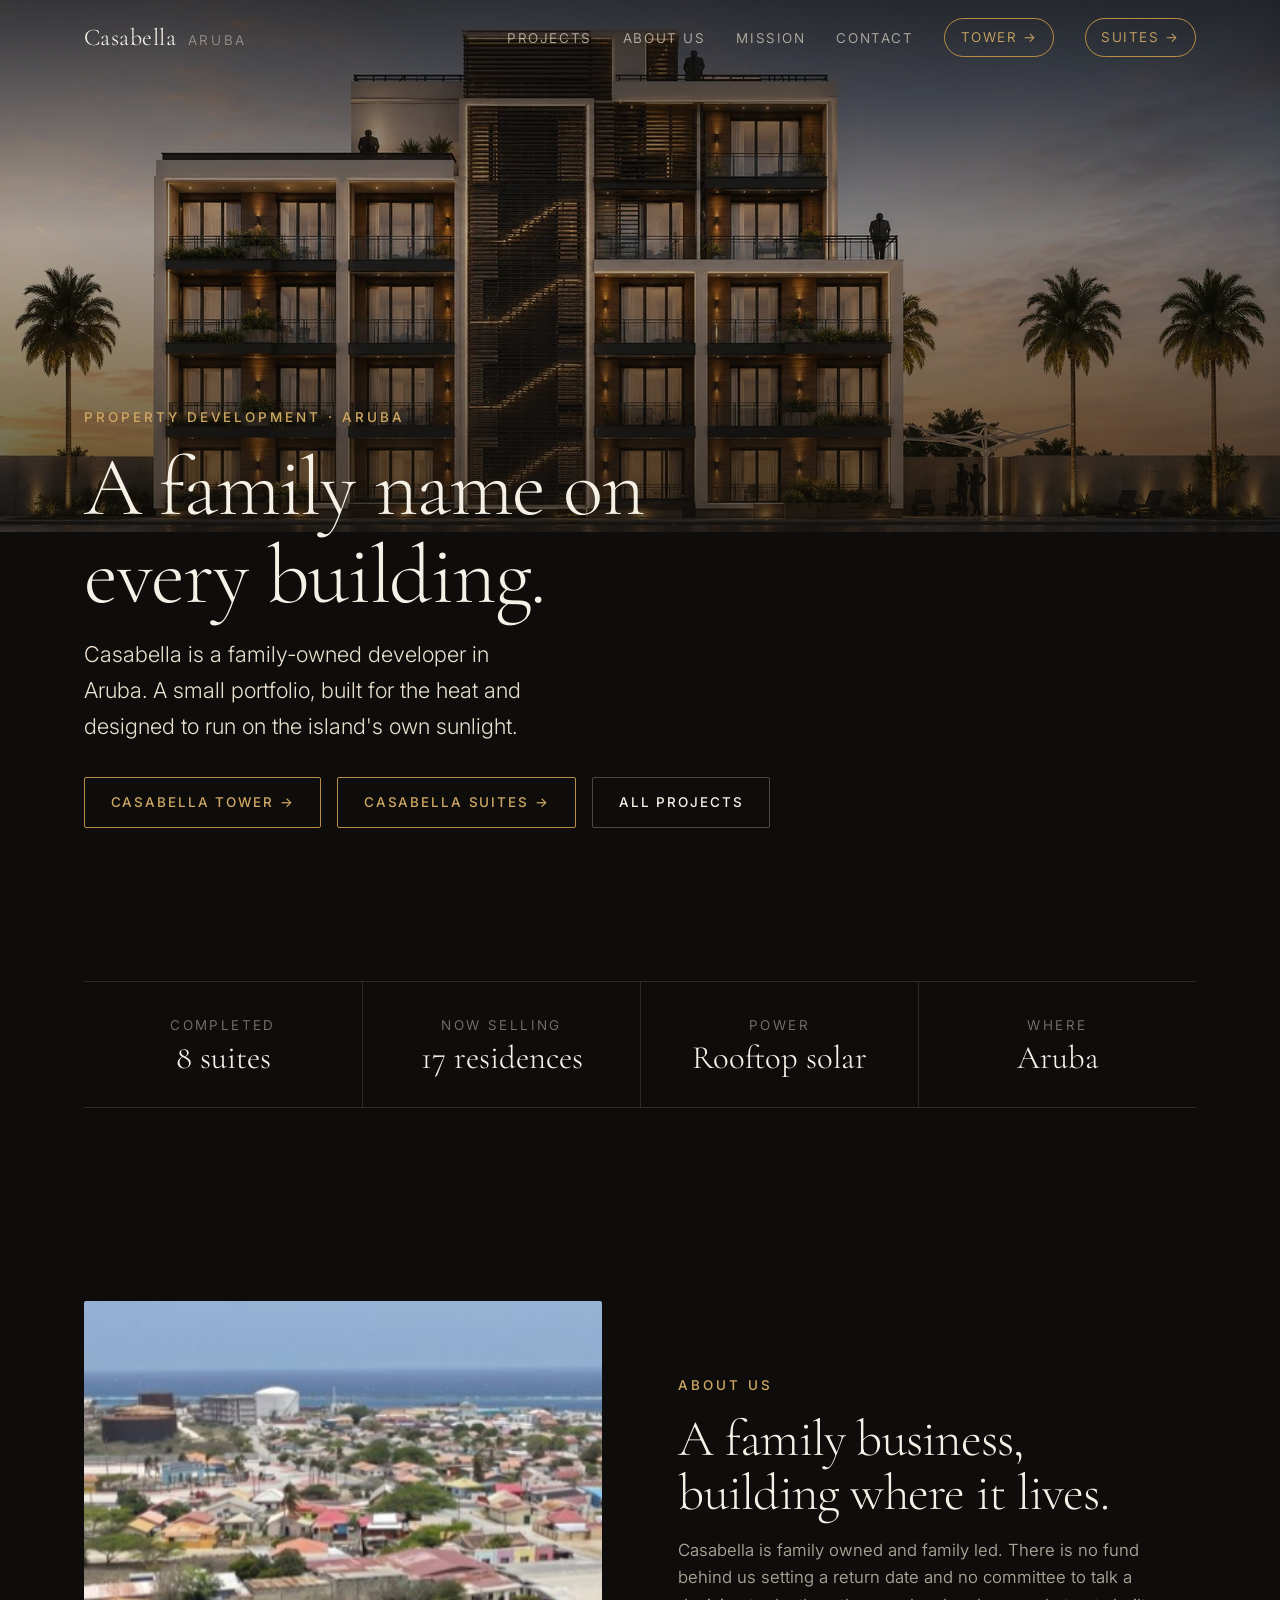
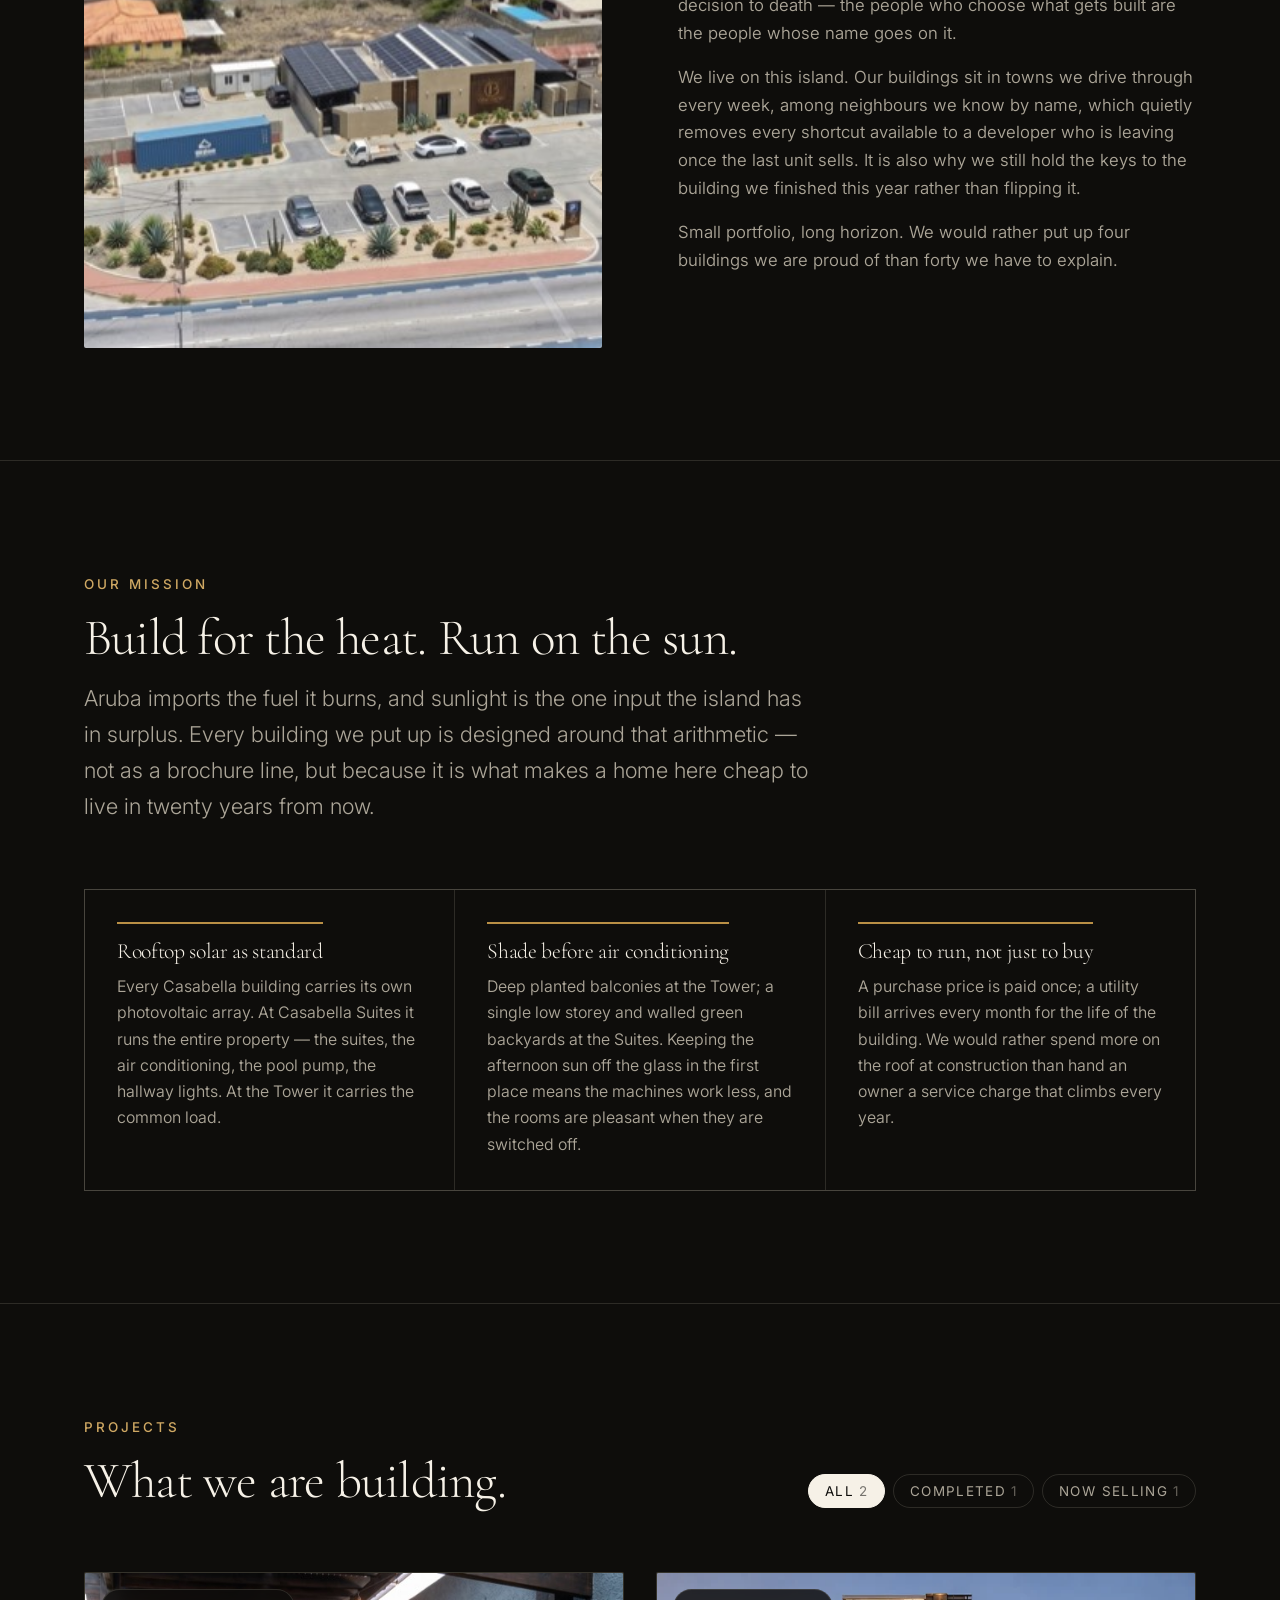
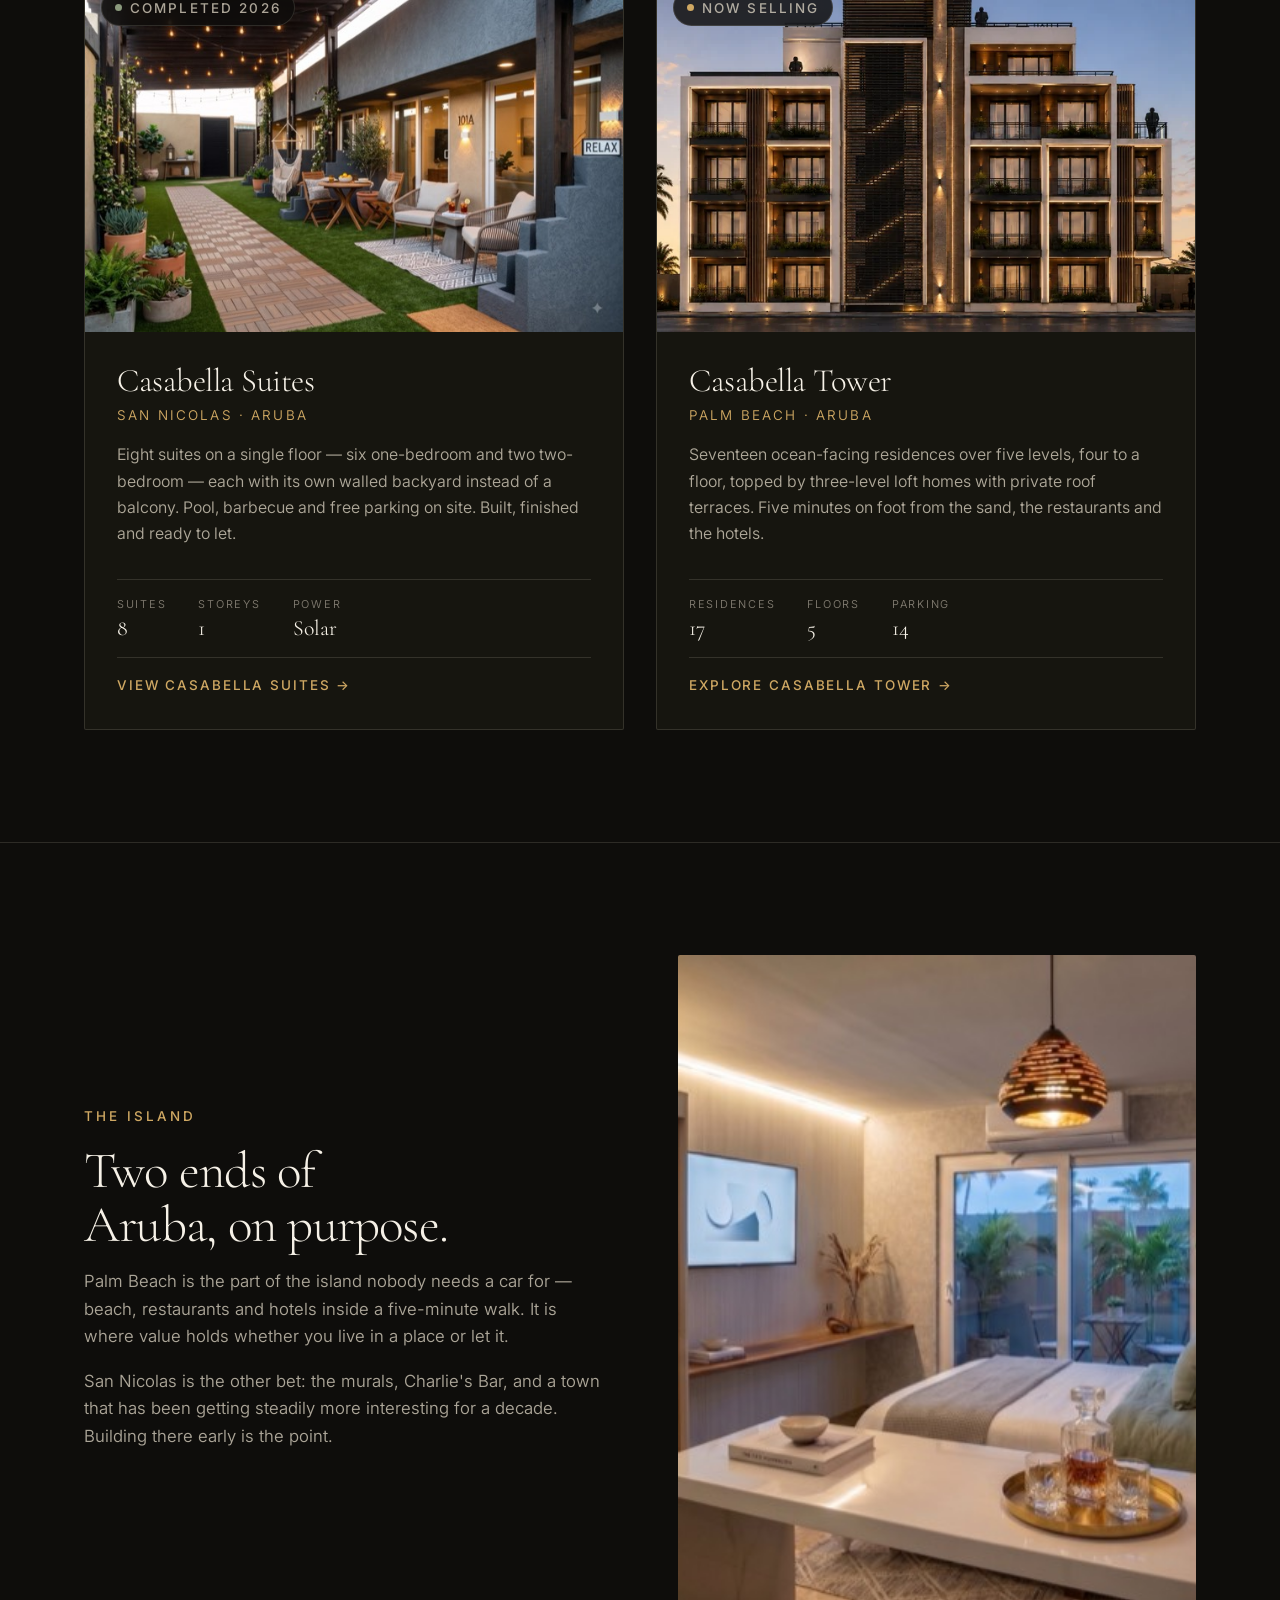
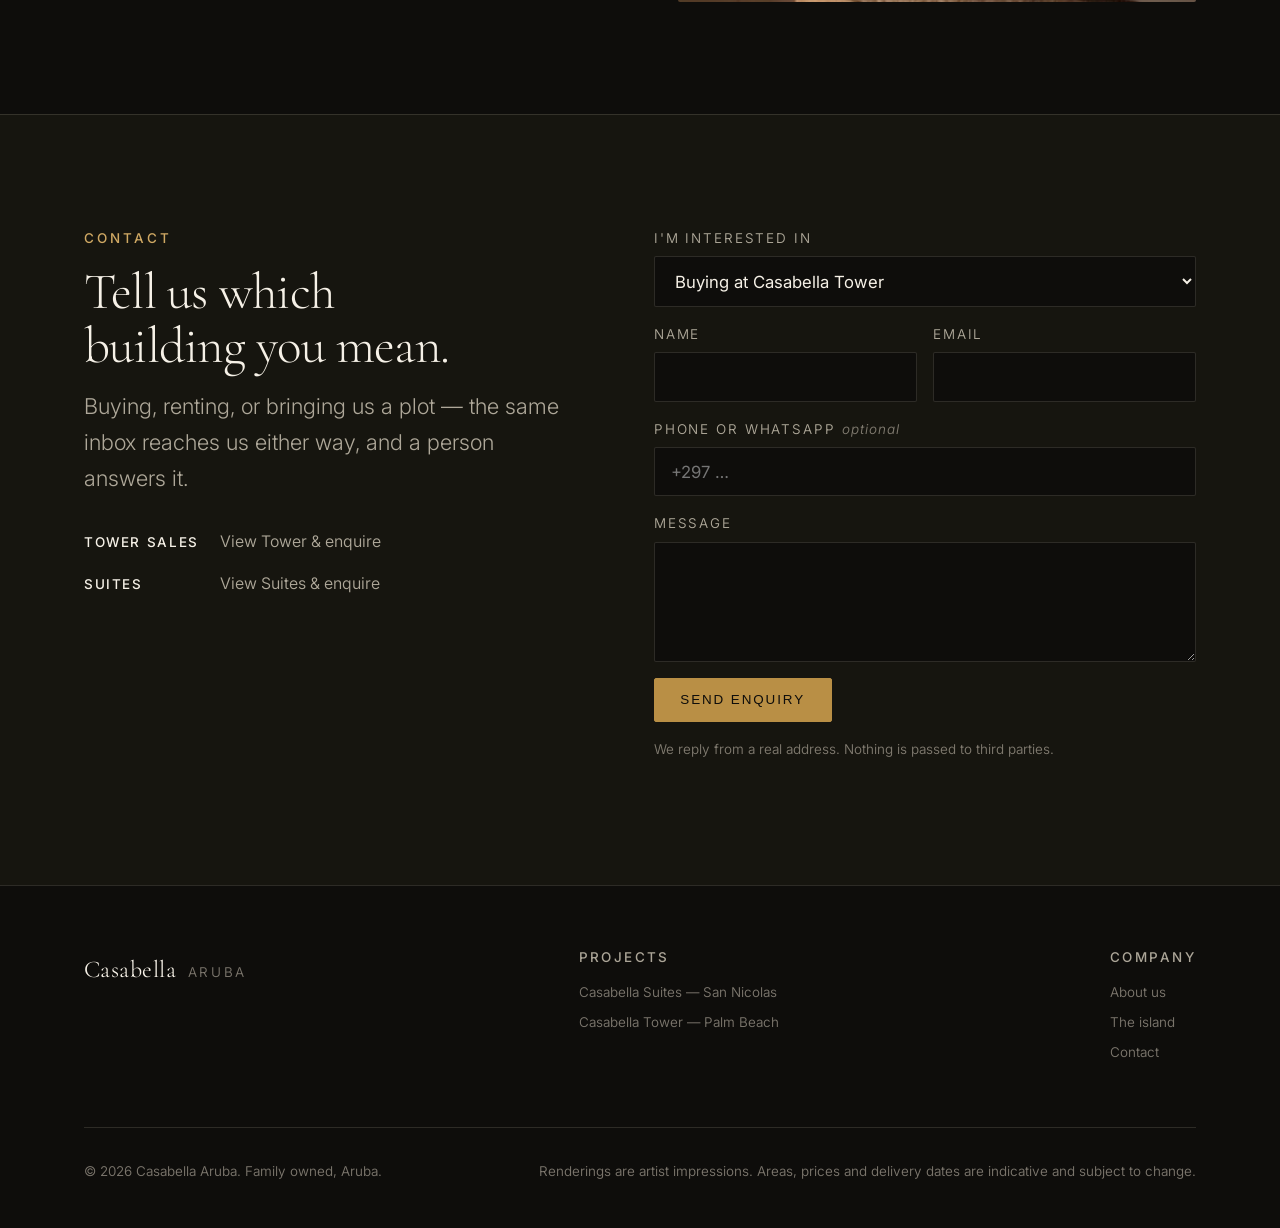
==== index.html @ 22edb9f7 "Give Suites the same prominence as Tower on the umbrella page The Tower had a header pill and a hero" ====
<!DOCTYPE html>
<html lang="en">
  <head>
    <meta charset="utf-8" />
    <meta name="viewport" content="width=device-width, initial-scale=1" />

    <title>Casabella Aruba — Property Development in Aruba</title>
    <meta
      name="description"
      content="Casabella acquires, develops and operates residential property in Aruba — from an eight-suite rental building in San Nicolas to ocean-view residences in Palm Beach."
    />

    <link rel="canonical" href="https://casabellaaruba.com/" />

    <meta property="og:type" content="website" />
    <meta property="og:url" content="https://casabellaaruba.com/" />
    <meta property="og:site_name" content="Casabella Aruba" />
    <meta property="og:title" content="Casabella Aruba — Property Development in Aruba" />
    <meta
      property="og:description"
      content="We buy the land, we build on it, and we stay with it. Residential development across Aruba."
    />
    <meta property="og:image" content="https://casabellaaruba.com/assets/img/og-cover.jpg" />
    <meta name="twitter:card" content="summary_large_image" />

    <link rel="icon" href="/assets/img/favicon.svg" type="image/svg+xml" />
    <meta name="theme-color" content="#0e0d0b" />

    <link rel="preconnect" href="https://fonts.googleapis.com" />
    <link rel="preconnect" href="https://fonts.gstatic.com" crossorigin />
    <link
      href="https://fonts.googleapis.com/css2?family=Cormorant+Garamond:wght@300;400&family=Inter:wght@300;400;500&display=swap"
      rel="stylesheet"
    />
    <link rel="stylesheet" href="/css/styles.css" />

    <script type="application/ld+json">
      {
        "@context": "https://schema.org",
        "@type": "Organization",
        "name": "Casabella Aruba",
        "url": "https://casabellaaruba.com/",
        "description": "Residential property developer in Aruba — land acquisition, development, sales and operation.",
        "address": {
          "@type": "PostalAddress",
          "addressCountry": "AW"
        },
        "subOrganization": [
          { "@type": "ApartmentComplex", "name": "Casabella Suites" },
          {
            "@type": "ApartmentComplex",
            "name": "Casabella Tower",
            "url": "https://casabellaaruba.com/tower/"
          }
        ]
      }
    </script>

    <script src="/js/main.js" defer></script>
  </head>

  <body>
    <a class="skip" href="#main">Skip to content</a>

    <header class="site-header" id="header">
      <div class="shell">
        <a class="brand" href="#top">
          <span class="brand__name">Casabella</span>
          <span class="brand__sub">Aruba</span>
        </a>

        <nav class="nav" id="primary-nav">
          <ul>
            <li><a href="#projects">Projects</a></li>
            <li><a href="#about">About us</a></li>
            <li><a href="#mission">Mission</a></li>
            <li><a href="#contact">Contact</a></li>
            <li><a class="nav__cta" href="/tower/">Tower &rarr;</a></li>
            <li><a class="nav__cta" href="/suites/">Suites &rarr;</a></li>
          </ul>
        </nav>

        <button
          class="nav-toggle"
          type="button"
          aria-expanded="false"
          aria-controls="primary-nav"
          aria-label="Menu"
        >
          <span></span>
        </button>
      </div>
    </header>

    <main id="main">
      <!-- =================================================== HERO ======= -->
      <section class="hero" id="top">
        <div class="hero__media">
          <picture>
            <source
              media="(orientation: portrait)"
              type="image/webp"
              sizes="100vw"
              srcset="
                /assets/img/hero-portrait@420.webp 420w,
                /assets/img/hero-portrait.webp     627w
              "
            />
            <source
              media="(orientation: portrait)"
              type="image/jpeg"
              sizes="100vw"
              srcset="
                /assets/img/hero-portrait@420.jpg 420w,
                /assets/img/hero-portrait.jpg     627w
              "
            />
            <source
              type="image/webp"
              sizes="100vw"
              srcset="
                /assets/img/hero@768.webp  768w,
                /assets/img/hero@1280.webp 1280w,
                /assets/img/hero.webp      1945w
              "
            />
            <img
              src="/assets/img/hero.jpg"
              sizes="100vw"
              srcset="
                /assets/img/hero@768.jpg  768w,
                /assets/img/hero@1280.jpg 1280w,
                /assets/img/hero.jpg      1945w
              "
              width="1945"
              height="808"
              alt="A Casabella building at dusk — lit planted balconies and a timber-screened stair core against a sunset sky in Aruba."
              fetchpriority="high"
              decoding="async"
            />
          </picture>
        </div>

        <div class="shell">
          <div class="hero__inner">
            <p class="eyebrow">Property development · Aruba</p>
            <h1>A family name on every building.</h1>
            <p class="hero__tagline">
              Casabella is a family-owned developer in Aruba. A small portfolio,
              built for the heat and designed to run on the island's own
              sunlight.
            </p>
            <div class="hero__actions">
              <a class="btn btn--tower" href="/tower/">Casabella Tower &rarr;</a>
              <a class="btn btn--tower" href="/suites/">Casabella Suites &rarr;</a>
              <a class="btn" href="#projects">All projects</a>
            </div>
          </div>
        </div>
      </section>

      <!-- ================================================== STATS ======= -->
      <section class="section--tight" aria-label="Portfolio at a glance">
        <div class="shell">
          <dl class="stats">
            <div>
              <dt>Completed</dt>
              <dd>8 suites</dd>
            </div>
            <div>
              <dt>Now selling</dt>
              <dd>17 residences</dd>
            </div>
            <div>
              <dt>Power</dt>
              <dd>Rooftop solar</dd>
            </div>
            <div>
              <dt>Where</dt>
              <dd>Aruba</dd>
            </div>
          </dl>
        </div>
      </section>

      <!-- ================================================== ABOUT ======= -->
      <section class="section" id="about">
        <div class="shell">
          <div class="split">
            <div class="split__media" data-reveal>
              <img
                src="/assets/img/about.jpg"
                srcset="/assets/img/about@640.jpg 640w, /assets/img/about.jpg 1280w"
                sizes="(min-width: 900px) 46vw, 92vw"
                width="1280"
                height="855"
                alt="Aerial view of a completed Casabella building in Aruba — a single-storey block with private backyards, a pool terrace and a solar array on the roof."
                loading="lazy"
                decoding="async"
              />
            </div>
            <div data-reveal>
              <p class="eyebrow">About us</p>
              <h2>A family business, building where it lives.</h2>
              <div class="split__body">
                <p>
                  Casabella is family owned and family led. There is no fund
                  behind us setting a return date and no committee to talk a
                  decision to death — the people who choose what gets built are
                  the people whose name goes on it.
                </p>
                <p>
                  We live on this island. Our buildings sit in towns we drive
                  through every week, among neighbours we know by name, which
                  quietly removes every shortcut available to a developer who
                  is leaving once the last unit sells. It is also why we still
                  hold the keys to the building we finished this year rather
                  than flipping it.
                </p>
                <p>
                  Small portfolio, long horizon. We would rather put up four
                  buildings we are proud of than forty we have to explain.
                </p>
              </div>
            </div>
          </div>
        </div>
      </section>

      <!-- ================================================ MISSION ======= -->
      <section class="section" id="mission">
        <div class="shell">
          <div class="mission__head" data-reveal>
            <p class="eyebrow">Our mission</p>
            <h2>Build for the heat. Run on the sun.</h2>
            <p class="lede">
              Aruba imports the fuel it burns, and sunlight is the one input the
              island has in surplus. Every building we put up is designed around
              that arithmetic — not as a brochure line, but because it is what
              makes a home here cheap to live in twenty years from now.
            </p>
          </div>

          <div class="eco">
            <article class="eco__item" data-reveal>
              <h3>Rooftop solar as standard</h3>
              <p>
                Every Casabella building carries its own photovoltaic array. At
                Casabella Suites it runs the entire property — the suites, the
                air conditioning, the pool pump, the hallway lights. At the
                Tower it carries the common load.
              </p>
            </article>
            <article class="eco__item" data-reveal>
              <h3>Shade before air conditioning</h3>
              <p>
                Deep planted balconies at the Tower; a single low storey and
                walled green backyards at the Suites. Keeping the afternoon sun
                off the glass in the first place means the machines work less,
                and the rooms are pleasant when they are switched off.
              </p>
            </article>
            <article class="eco__item" data-reveal>
              <h3>Cheap to run, not just to buy</h3>
              <p>
                A purchase price is paid once; a utility bill arrives every
                month for the life of the building. We would rather spend more
                on the roof at construction than hand an owner a service charge
                that climbs every year.
              </p>
            </article>
          </div>
        </div>
      </section>

      <!-- =============================================== PROJECTS ======= -->
      <!--
        ADDING A PROJECT
        Copy one <article class="project"> block below and change:
          1. data-status  — complete | selling | planning  (drives the dot colour)
          2. the .status  label text
          3. the <img>    (or use <div class="project__media project__media--empty">)
          4. name, place, blurb
          5. the three <dl> facts
          6. the footer link (or .project__link--muted for no link yet)
        The filter buttons count themselves — no other file needs touching.
      -->
      <section class="section" id="projects">
        <div class="shell">
          <div class="portfolio__head">
            <div>
              <p class="eyebrow">Projects</p>
              <h2>What we are building.</h2>
            </div>
            <div class="filters" role="group" aria-label="Filter projects by stage">
              <button class="filter" type="button" data-filter="all" aria-pressed="true">
                All
              </button>
              <button class="filter" type="button" data-filter="complete" aria-pressed="false">
                Completed
              </button>
              <button class="filter" type="button" data-filter="selling" aria-pressed="false">
                Now selling
              </button>
              <button class="filter" type="button" data-filter="planning" aria-pressed="false">
                In development
              </button>
            </div>
          </div>

          <div class="projects" id="project-grid">
            <!-- ---------- Casabella Suites ---------- -->
            <article class="project" data-status="complete" data-reveal>
              <div class="project__media">
                <img
                  src="/assets/img/project-suites.jpg"
                  srcset="
                    /assets/img/project-suites@640.jpg  640w,
                    /assets/img/project-suites.jpg     1280w
                  "
                  sizes="(min-width: 1240px) 380px, (min-width: 760px) 44vw, 92vw"
                  width="1280"
                  height="858"
                  alt="The pool and sun deck at Casabella Suites in San Nicolas, with the single-storey block of suites behind."
                  loading="lazy"
                  decoding="async"
                />
                <span class="status">Completed 2026</span>
              </div>
              <div class="project__body">
                <div>
                  <h3 class="project__name">Casabella Suites</h3>
                  <p class="project__place">San Nicolas · Aruba</p>
                </div>
                <p class="project__blurb">
                  Eight suites on a single floor — six one-bedroom and two
                  two-bedroom — each with its own walled backyard instead of a
                  balcony. Pool, barbecue and free parking on site. Built,
                  finished and ready to let.
                </p>
                <dl class="project__facts">
                  <div><dt>Suites</dt><dd>8</dd></div>
                  <div><dt>Storeys</dt><dd>1</dd></div>
                  <div><dt>Power</dt><dd>Solar</dd></div>
                </dl>
                <a class="project__link" href="/suites/">
                  View Casabella Suites &rarr;
                </a>
              </div>
            </article>

            <!-- ---------- Casabella Tower ---------- -->
            <article class="project" data-status="selling" data-reveal>
              <div class="project__media">
                <picture>
                  <source
                    type="image/webp"
                    sizes="(min-width: 1240px) 380px, (min-width: 760px) 44vw, 92vw"
                    srcset="
                      /assets/img/project-tower@640.webp  640w,
                      /assets/img/project-tower.webp     1287w
                    "
                  />
                  <img
                    src="/assets/img/project-tower.jpg"
                    srcset="
                      /assets/img/project-tower@640.jpg  640w,
                      /assets/img/project-tower.jpg     1287w
                    "
                    sizes="(min-width: 1240px) 380px, (min-width: 760px) 44vw, 92vw"
                    width="1287"
                    height="858"
                    alt="Casabella Tower at dusk — stepped white volumes and lit planted balconies either side of an illuminated timber stair core."
                    loading="lazy"
                    decoding="async"
                  />
                </picture>
                <span class="status">Now selling</span>
              </div>
              <div class="project__body">
                <div>
                  <h3 class="project__name">Casabella Tower</h3>
                  <p class="project__place">Palm Beach · Aruba</p>
                </div>
                <p class="project__blurb">
                  Seventeen ocean-facing residences over five levels, four to a
                  floor, topped by three-level loft homes with private roof
                  terraces. Five minutes on foot from the sand, the restaurants
                  and the hotels.
                </p>
                <dl class="project__facts">
                  <div><dt>Residences</dt><dd>17</dd></div>
                  <div><dt>Floors</dt><dd>5</dd></div>
                  <div><dt>Parking</dt><dd>14</dd></div>
                </dl>
                <a
                  class="project__link"
                  href="/tower/"
                >
                  Explore Casabella Tower &rarr;
                </a>
              </div>
            </article>

            <p class="projects__empty" id="projects-empty" hidden>
              Nothing at that stage right now.
            </p>
          </div>
        </div>
      </section>

      <!-- ================================================= ISLAND ======= -->
      <section class="section" id="island">
        <div class="shell">
          <div class="split split--reverse">
            <div class="split__media" data-reveal>
              <img
                src="/assets/img/craft.jpg"
                srcset="/assets/img/craft@640.jpg 640w, /assets/img/craft.jpg 1280w"
                sizes="(min-width: 900px) 46vw, 92vw"
                width="1280"
                height="863"
                alt="Interior of a finished Casabella suite — white walls, tiled floor and glass doors opening onto a private backyard."
                loading="lazy"
                decoding="async"
              />
            </div>
            <div data-reveal>
              <p class="eyebrow">The island</p>
              <h2>Two ends of Aruba, on purpose.</h2>
              <div class="split__body">
                <p>
                  Palm Beach is the part of the island nobody needs a car for —
                  beach, restaurants and hotels inside a five-minute walk. It is
                  where value holds whether you live in a place or let it.
                </p>
                <p>
                  San Nicolas is the other bet: the murals, Charlie's Bar, and a
                  town that has been getting steadily more interesting for a
                  decade. Building there early is the point.
                </p>
              </div>
            </div>
          </div>
        </div>
      </section>

      <!-- ================================================ CONTACT ======= -->
      <section class="section contact" id="contact">
        <div class="shell">
          <div class="contact__grid">
            <div data-reveal>
              <p class="eyebrow">Contact</p>
              <h2>Tell us which building you mean.</h2>
              <p class="lede">
                Buying, renting, or bringing us a plot — the same inbox reaches
                us either way, and a person answers it.
              </p>

              <ul class="contact__routes">
                <li><strong>Tower sales</strong> <a href="/tower/#enquire">View Tower &amp; enquire</a></li>
                <li><strong>Suites</strong> <a href="/suites/">View Suites &amp; enquire</a></li>
              </ul>
            </div>

            <div data-reveal>
              <form
                id="enquiry-form"
                name="enquiry"
                method="POST"
                action="/api/enquiry"
              >
                <p class="hp">
                  <label>Leave this empty <input name="bot-field" tabindex="-1" /></label>
                </p>

                <div class="field">
                  <label for="interest">I'm interested in</label>
                  <select id="interest" name="interest">
                    <option value="tower">Buying at Casabella Tower</option>
                    <option value="suites">Staying at Casabella Suites</option>
                    <option value="pipeline">A project in development</option>
                    <option value="land">Bringing you a plot / partnership</option>
                    <option value="other">Something else</option>
                  </select>
                </div>

                <div class="field--pair">
                  <div class="field">
                    <label for="name">Name</label>
                    <input id="name" name="name" type="text" autocomplete="name" required />
                  </div>
                  <div class="field">
                    <label for="email">Email</label>
                    <input id="email" name="email" type="email" autocomplete="email" required />
                  </div>
                </div>

                <div class="field">
                  <label for="phone">Phone or WhatsApp <span class="field__opt">optional</span></label>
                  <input id="phone" name="phone" type="tel" autocomplete="tel"
                         inputmode="tel" placeholder="+297 …" />
                </div>

                <div class="field">
                  <label for="message">Message</label>
                  <textarea id="message" name="message" required></textarea>
                </div>

                <button class="btn btn--solid" type="submit">Send enquiry</button>

                <p class="form__note">
                  We reply from a real address. Nothing is passed to third
                  parties.
                </p>

                <div class="form__status" id="form-status" role="status" hidden></div>
              </form>
            </div>
          </div>
        </div>
      </section>
    </main>

    <footer class="site-footer">
      <div class="shell">
        <div class="site-footer__grid">
          <div>
            <a class="brand" href="#top">
              <span class="brand__name">Casabella</span>
              <span class="brand__sub">Aruba</span>
            </a>
          </div>
          <div>
            <h3>Projects</h3>
            <ul>
              <li><a href="/suites/">Casabella Suites — San Nicolas</a></li>
              <li>
                <a href="/tower/">
                  Casabella Tower — Palm Beach
                </a>
              </li>
              </ul>
          </div>
          <div>
            <h3>Company</h3>
            <ul>
              <li><a href="#about">About us</a></li>
              <li><a href="#island">The island</a></li>
              <li><a href="#contact">Contact</a></li>
            </ul>
          </div>
        </div>

        <div class="site-footer__base">
          <p>© <span id="year">2026</span> Casabella Aruba. Family owned, Aruba.</p>
          <p>
            Renderings are artist impressions. Areas, prices and delivery dates
            are indicative and subject to change.
          </p>
        </div>
      </div>
    </footer>
  </body>
</html>
---- css/styles.css ----
/* ==========================================================================
   Casabella Aruba — umbrella site styles
   Token set inherited from casabella-tower.com so the two read as one brand.
   Order: tokens → reset → primitives → header → hero → sections → footer
   ========================================================================== */

/* --- Tokens ------------------------------------------------------------- */

:root {
  /* Palette. Warm ink base, bone type, brass accent. */
  --ink-900: #0e0d0b;
  --ink-800: #16150f;
  --ink-700: #1f1d17;
  --ink-600: #2b281f;
  --line: rgba(233, 224, 207, 0.14);
  --line-strong: rgba(233, 224, 207, 0.28);

  --bone-100: #f6f1e7;
  --bone-300: #e9e0cf;
  --bone-500: rgba(233, 224, 207, 0.72);
  --bone-700: rgba(233, 224, 207, 0.5);

  --brass-400: #cfa863;
  --brass-500: #b98f45;
  --brass-600: #97722f;

  /* Status accents — one hue per project stage. */
  --st-complete: #8b9a7d;
  --st-selling: #cfa863;
  --st-planning: rgba(233, 224, 207, 0.45);

  /* Type */
  --font-display: "Cormorant Garamond", "Iowan Old Style", Georgia, serif;
  --font-body: "Inter", -apple-system, BlinkMacSystemFont, "Segoe UI", Roboto,
    Helvetica, Arial, sans-serif;

  --step--1: clamp(0.78rem, 0.76rem + 0.1vw, 0.84rem);
  --step-0: clamp(0.95rem, 0.92rem + 0.16vw, 1.05rem);
  --step-1: clamp(1.15rem, 1.08rem + 0.35vw, 1.4rem);
  --step-2: clamp(1.5rem, 1.32rem + 0.9vw, 2.15rem);
  --step-3: clamp(2rem, 1.6rem + 2vw, 3.4rem);
  --step-4: clamp(2.6rem, 1.7rem + 4.4vw, 6rem);

  --gap-xs: 0.5rem;
  --gap-sm: 1rem;
  --gap-md: 2rem;
  --gap-lg: 4rem;
  --gap-xl: 7rem;

  --shell: 1240px;
  --shell-narrow: 780px;
  --pad-x: clamp(1.25rem, 5vw, 4.5rem);

  --radius: 2px;
  --ease: cubic-bezier(0.22, 0.61, 0.36, 1);
  --header-h: 76px;
}

/* --- Reset -------------------------------------------------------------- */

*, *::before, *::after { box-sizing: border-box; }

html {
  -webkit-text-size-adjust: 100%;
  scroll-behavior: smooth;
  scroll-padding-top: var(--header-h);
}

body {
  margin: 0;
  background: var(--ink-900);
  color: var(--bone-300);
  font-family: var(--font-body);
  font-size: var(--step-0);
  line-height: 1.65;
  font-weight: 350;
  -webkit-font-smoothing: antialiased;
  overflow-x: hidden;
}

img, picture, video, svg { display: block; max-width: 100%; height: auto; }

h1, h2, h3, h4 {
  font-family: var(--font-display);
  text-wrap: balance;
  font-weight: 300;
  line-height: 1.06;
  letter-spacing: -0.015em;
  margin: 0;
  color: var(--bone-100);
}

p { margin: 0 0 1em; }
p:last-child { margin-bottom: 0; }
a { color: inherit; text-decoration: none; }
ul { margin: 0; padding: 0; list-style: none; }

:focus-visible {
  outline: 2px solid var(--brass-400);
  outline-offset: 3px;
}

/* --- Primitives --------------------------------------------------------- */

.shell {
  width: 100%;
  max-width: var(--shell);
  margin-inline: auto;
  padding-inline: var(--pad-x);
}

.section { padding-block: var(--gap-xl); }
.section--tight { padding-block: var(--gap-lg); }
.section + .section { border-top: 1px solid var(--line); }

.eyebrow {
  font-size: var(--step--1);
  letter-spacing: 0.22em;
  text-transform: uppercase;
  color: var(--brass-400);
  font-weight: 500;
  margin: 0 0 var(--gap-sm);
}

.lede {
  font-size: var(--step-1);
  color: var(--bone-500);
  font-weight: 300;
  max-width: 56ch;
}

.skip {
  position: absolute;
  left: -9999px;
}
.skip:focus {
  left: var(--pad-x);
  top: var(--gap-xs);
  z-index: 100;
  background: var(--brass-500);
  color: var(--ink-900);
  padding: 0.6rem 1rem;
}

.btn {
  display: inline-flex;
  align-items: center;
  gap: 0.6rem;
  padding: 0.85rem 1.6rem;
  border: 1px solid var(--line-strong);
  border-radius: var(--radius);
  font-size: var(--step--1);
  letter-spacing: 0.14em;
  text-transform: uppercase;
  font-weight: 500;
  color: var(--bone-100);
  background: transparent;
  cursor: pointer;
  transition: background 0.35s var(--ease), border-color 0.35s var(--ease),
    color 0.35s var(--ease);
}
.btn:hover { border-color: var(--brass-400); color: var(--brass-400); }

.btn--solid {
  background: var(--brass-500);
  border-color: var(--brass-500);
  color: var(--ink-900);
}
.btn--solid:hover {
  background: var(--brass-400);
  border-color: var(--brass-400);
  color: var(--ink-900);
}

.btn--tower {
  border-color: var(--brass-500);
  color: var(--brass-400);
}
.btn--tower:hover {
  background: var(--brass-500);
  border-color: var(--brass-500);
  color: var(--ink-900);
}

/* Unresolved content. Loud on purpose — nothing ships with one of these. */
.todo {
  display: inline-block;
  background: rgba(207, 168, 99, 0.14);
  border: 1px dashed var(--brass-500);
  color: var(--brass-400);
  font-family: var(--font-body);
  font-size: 0.75em;
  letter-spacing: 0.06em;
  padding: 0 0.45em;
  border-radius: var(--radius);
}

[data-reveal] {
  opacity: 0;
  transform: translateY(18px);
  transition: opacity 0.9s var(--ease), transform 0.9s var(--ease);
}
[data-reveal].is-visible { opacity: 1; transform: none; }

@media (prefers-reduced-motion: reduce) {
  html { scroll-behavior: auto; }
  [data-reveal] { opacity: 1; transform: none; transition: none; }
}

/* --- Header ------------------------------------------------------------- */

.site-header {
  position: fixed;
  inset: 0 0 auto;
  z-index: 50;
  height: var(--header-h);
  display: flex;
  align-items: center;
  transition: background 0.4s var(--ease), border-color 0.4s var(--ease);
  border-bottom: 1px solid transparent;
}
.site-header.is-stuck {
  background: rgba(14, 13, 11, 0.92);
  backdrop-filter: blur(14px);
  border-bottom-color: var(--line);
}

.site-header .shell {
  display: flex;
  align-items: center;
  justify-content: space-between;
  gap: var(--gap-md);
}

.brand { display: flex; align-items: baseline; gap: 0.7rem; }
.brand__name {
  font-family: var(--font-display);
  font-size: 1.5rem;
  letter-spacing: 0.02em;
  color: var(--bone-100);
}
.brand__sub {
  font-size: var(--step--1);
  letter-spacing: 0.2em;
  text-transform: uppercase;
  color: var(--bone-700);
}

.nav ul { display: flex; gap: clamp(1rem, 2.4vw, 2.2rem); align-items: center; }
.nav a {
  font-size: var(--step--1);
  letter-spacing: 0.12em;
  text-transform: uppercase;
  color: var(--bone-500);
  transition: color 0.3s var(--ease);
}
.nav a:hover { color: var(--brass-400); }

/* The one link that leaves this site — it should not look like the rest. */
.nav a.nav__cta {
  display: inline-block;
  padding: 0.45rem 0.95rem;
  border: 1px solid var(--brass-500);
  border-radius: 100px;
  color: var(--brass-400);
  transition: background 0.3s var(--ease), color 0.3s var(--ease);
}
.nav a.nav__cta:hover {
  background: var(--brass-500);
  color: var(--ink-900);
}

.nav-toggle {
  display: none;
  width: 44px; height: 44px;
  background: none;
  border: 1px solid var(--line-strong);
  border-radius: var(--radius);
  cursor: pointer;
  position: relative;
}
.nav-toggle span,
.nav-toggle span::before,
.nav-toggle span::after {
  content: "";
  position: absolute;
  left: 12px;
  width: 18px; height: 1px;
  background: var(--bone-100);
  transition: transform 0.3s var(--ease), opacity 0.3s var(--ease);
}
.nav-toggle span { top: 21px; }
.nav-toggle span::before { left: 0; top: -6px; }
.nav-toggle span::after { left: 0; top: 6px; }
.nav-toggle[aria-expanded="true"] span { background: transparent; }
.nav-toggle[aria-expanded="true"] span::before { transform: translateY(6px) rotate(45deg); }
.nav-toggle[aria-expanded="true"] span::after { transform: translateY(-6px) rotate(-45deg); }

/* --- Hero --------------------------------------------------------------- */

.hero {
  position: relative;
  min-height: 100svh;
  display: flex;
  align-items: flex-end;
  /* Clears the fixed header: a tall headline would otherwise ride up under
     it and collide with the wordmark. */
  padding-top: calc(var(--header-h) + var(--gap-md));
  padding-bottom: clamp(3rem, 8vh, 6rem);
  isolation: isolate;
}
.hero__media { position: absolute; inset: 0; z-index: -2; }
.hero__media img { width: 100%; height: 100%; object-fit: cover; }
.hero::after {
  content: "";
  position: absolute;
  inset: 0;
  z-index: -1;
  /* The ramp has to be dark from ~55% down, where the headline, tagline and
     eyebrow all sit — the render is brightest exactly there. */
  background: linear-gradient(
    180deg,
    rgba(14, 13, 11, 0.72) 0%,
    rgba(14, 13, 11, 0.30) 26%,
    rgba(14, 13, 11, 0.68) 58%,
    rgba(14, 13, 11, 0.9) 86%,
    var(--ink-900) 100%
  );
}
/* Wide enough for the display headline to breathe — the tagline sets its own
   narrower measure below. A ch-based cap here is sized by the body font and
   throttles an 80px serif to three words a line. */
.hero__inner { max-width: min(700px, 100%); }
.hero h1 {
  font-size: var(--step-4);
  margin-bottom: var(--gap-sm);
  text-wrap: balance;
}
.hero__tagline {
  font-size: var(--step-1);
  color: var(--bone-300);
  font-weight: 300;
  margin-bottom: var(--gap-md);
  max-width: 34ch;
}
.hero__actions { display: flex; flex-wrap: wrap; gap: var(--gap-sm); }

/* --- Stat strip --------------------------------------------------------- */

.stats {
  display: grid;
  grid-template-columns: repeat(4, 1fr);
  border-top: 1px solid var(--line);
  border-bottom: 1px solid var(--line);
}
.stats > div {
  padding: var(--gap-md) var(--gap-sm);
  text-align: center;
}
.stats > div + div { border-left: 1px solid var(--line); }
.stats dt {
  font-size: var(--step--1);
  letter-spacing: 0.18em;
  text-transform: uppercase;
  color: var(--bone-700);
  margin-bottom: 0.4rem;
}
.stats dd {
  margin: 0;
  font-family: var(--font-display);
  font-size: var(--step-2);
  color: var(--bone-100);
  line-height: 1;
}

/* --- Split (image + prose) ---------------------------------------------- */

.split {
  display: grid;
  grid-template-columns: minmax(0, 1fr) minmax(0, 1fr);
  gap: clamp(2rem, 6vw, 5rem);
  align-items: center;
}
.split--reverse .split__media { order: 2; }
.split__media img {
  width: 100%;
  aspect-ratio: 4 / 5;
  object-fit: cover;
  border-radius: var(--radius);
}
.split h2 { font-size: var(--step-3); margin-bottom: var(--gap-sm); }
.split__body { color: var(--bone-500); }

/* --- Mission ------------------------------------------------------------ */

.mission__head { max-width: var(--shell-narrow); }
.mission__head h2 { font-size: var(--step-3); margin-bottom: var(--gap-sm); }

.eco {
  display: grid;
  grid-template-columns: repeat(3, minmax(0, 1fr));
  gap: 1px;
  background: var(--line);
  border: 1px solid var(--line);
  margin-top: var(--gap-lg);
}
.eco__item {
  background: var(--ink-900);
  padding: var(--gap-md);
}
.eco__item h3 {
  font-size: var(--step-1);
  margin-bottom: 0.7rem;
  padding-top: var(--gap-sm);
  border-top: 2px solid var(--brass-500);
  display: inline-block;
}
.eco__item p { color: var(--bone-500); font-size: 0.95em; }

/* --- Portfolio ---------------------------------------------------------- */

.portfolio__head {
  display: flex;
  flex-wrap: wrap;
  align-items: flex-end;
  justify-content: space-between;
  gap: var(--gap-md);
  margin-bottom: var(--gap-lg);
}
.portfolio__head h2 { font-size: var(--step-3); }

.filters {
  display: flex;
  flex-wrap: wrap;
  gap: var(--gap-xs);
}
.filter {
  padding: 0.5rem 1rem;
  border: 1px solid var(--line);
  border-radius: 100px;
  background: transparent;
  color: var(--bone-500);
  font-family: inherit;
  font-size: var(--step--1);
  letter-spacing: 0.1em;
  text-transform: uppercase;
  cursor: pointer;
  transition: all 0.3s var(--ease);
}
.filter:hover { border-color: var(--line-strong); color: var(--bone-100); }
.filter[aria-pressed="true"] {
  background: var(--bone-100);
  border-color: var(--bone-100);
  color: var(--ink-900);
}
.filter__count { opacity: 0.55; margin-left: 0.35em; }

.projects {
  display: grid;
  /* auto-FIT, not auto-fill: with two projects the empty third track collapses
     and the cards fill the row, instead of leaving a hole on the right. A third
     project re-forms the three-column row on its own. */
  grid-template-columns: repeat(auto-fit, minmax(330px, 1fr));
  gap: var(--gap-md);
}

.project {
  display: flex;
  flex-direction: column;
  border: 1px solid var(--line);
  border-radius: var(--radius);
  background: var(--ink-800);
  overflow: hidden;
  transition: border-color 0.4s var(--ease), transform 0.4s var(--ease);
}
.project:hover { border-color: var(--line-strong); transform: translateY(-3px); }
.project[hidden] { display: none; }

.project__media {
  position: relative;
  aspect-ratio: 3 / 2;
  background: linear-gradient(140deg, var(--ink-700), var(--ink-600));
  overflow: hidden;
}
.project__media img { width: 100%; height: 100%; object-fit: cover; }

/* Cards with no photography yet get a drawn placeholder, not a broken box. */
.project__media--empty {
  display: grid;
  place-items: center;
}
.project__media--empty::after {
  content: "Imagery to come";
  font-size: var(--step--1);
  letter-spacing: 0.2em;
  text-transform: uppercase;
  color: var(--bone-700);
}

.status {
  display: inline-flex;
  align-items: center;
  gap: 0.5rem;
  font-size: var(--step--1);
  letter-spacing: 0.16em;
  text-transform: uppercase;
  font-weight: 500;
  color: var(--bone-500);
}
.status::before {
  content: "";
  width: 7px; height: 7px;
  border-radius: 50%;
  background: var(--dot, var(--st-planning));
  flex: none;
}
.project__media .status {
  position: absolute;
  left: var(--gap-sm);
  top: var(--gap-sm);
  background: rgba(14, 13, 11, 0.82);
  backdrop-filter: blur(8px);
  padding: 0.4rem 0.8rem;
  border-radius: 100px;
  border: 1px solid var(--line);
}

.project[data-status="complete"] { --dot: var(--st-complete); }
.project[data-status="selling"] { --dot: var(--st-selling); }
.project[data-status="planning"] { --dot: var(--st-planning); }

.project__body {
  padding: var(--gap-md);
  display: flex;
  flex-direction: column;
  flex: 1;
  gap: var(--gap-sm);
}
.project__name { font-size: var(--step-2); }
.project__place {
  font-size: var(--step--1);
  letter-spacing: 0.16em;
  text-transform: uppercase;
  color: var(--brass-400);
  margin-top: 0.35rem;
}
.project__blurb { color: var(--bone-500); font-size: 0.95em; flex: 1; }

.project__facts {
  display: flex;
  flex-wrap: wrap;
  gap: var(--gap-sm) var(--gap-md);
  padding-top: var(--gap-sm);
  border-top: 1px solid var(--line);
  margin: 0;
}
.project__facts div { min-width: 0; }
.project__facts dt {
  font-size: 0.68rem;
  letter-spacing: 0.16em;
  text-transform: uppercase;
  color: var(--bone-700);
  margin-bottom: 0.2rem;
}
.project__facts dd {
  margin: 0;
  font-family: var(--font-display);
  font-size: var(--step-1);
  color: var(--bone-100);
  line-height: 1.1;
}

.project__link {
  display: inline-flex;
  align-items: center;
  gap: 0.5rem;
  font-size: var(--step--1);
  letter-spacing: 0.14em;
  text-transform: uppercase;
  font-weight: 500;
  color: var(--brass-400);
  border-top: 1px solid var(--line);
  padding-top: var(--gap-sm);
  transition: gap 0.3s var(--ease);
}
.project__link:hover { gap: 0.9rem; }
.project__link--muted {
  color: var(--bone-700);
  cursor: default;
  pointer-events: none;
}

.project--soon {
  background: linear-gradient(155deg, var(--ink-800) 0%, var(--ink-700) 100%);
  min-height: 300px;
}
.project--soon .project__body { justify-content: space-between; }
.project--soon .status { color: var(--bone-700); }

.project__year {
  font-family: var(--font-display);
  font-size: var(--step-3);
  line-height: 1;
  color: var(--bone-100);
  margin: 0;
  font-variant-numeric: tabular-nums;
}

.projects__empty {
  color: var(--bone-700);
  padding: var(--gap-lg) 0;
  text-align: center;
  grid-column: 1 / -1;
}

/* --- Contact ------------------------------------------------------------ */

.contact { background: var(--ink-800); }
.contact__grid {
  display: grid;
  grid-template-columns: minmax(0, 1fr) minmax(0, 1.1fr);
  gap: clamp(2rem, 6vw, 5rem);
}
.contact h2 { font-size: var(--step-3); margin-bottom: var(--gap-sm); }

.contact__routes { margin-top: var(--gap-md); display: grid; gap: var(--gap-sm); }
.contact__routes li {
  display: flex;
  gap: var(--gap-sm);
  align-items: baseline;
  color: var(--bone-500);
  font-size: 0.95em;
}
.contact__routes strong {
  color: var(--bone-100);
  font-weight: 500;
  min-width: 7.5rem;
  font-size: var(--step--1);
  letter-spacing: 0.12em;
  text-transform: uppercase;
}

.field { display: grid; gap: 0.45rem; margin-bottom: var(--gap-sm); }
.field label {
  font-size: var(--step--1);
  letter-spacing: 0.14em;
  text-transform: uppercase;
  color: var(--bone-500);
}
.field input,
.field select,
.field textarea {
  width: 100%;
  padding: 0.85rem 1rem;
  background: var(--ink-900);
  border: 1px solid var(--line);
  border-radius: var(--radius);
  color: var(--bone-100);
  font-family: inherit;
  font-size: var(--step-0);
}
.field textarea { min-height: 120px; resize: vertical; }

.field__opt {
  color: var(--bone-700);
  letter-spacing: 0.08em;
  text-transform: none;
  font-style: italic;
}
.field input:focus,
.field select:focus,
.field textarea:focus {
  outline: none;
  border-color: var(--brass-500);
}
.field--pair { display: grid; grid-template-columns: 1fr 1fr; gap: var(--gap-sm); }

.form__note {
  font-size: var(--step--1);
  color: var(--bone-700);
  margin-top: var(--gap-sm);
}
.hp { position: absolute; left: -9999px; }

.form__status {
  margin-top: var(--gap-sm);
  padding: var(--gap-sm);
  border: 1px solid var(--line-strong);
  border-radius: var(--radius);
  color: var(--bone-100);
  font-size: 0.95em;
}
.form__status[hidden] { display: none; }

/* --- Footer ------------------------------------------------------------- */

.site-footer {
  border-top: 1px solid var(--line);
  padding-block: var(--gap-lg) var(--gap-md);
  font-size: var(--step--1);
  color: var(--bone-700);
}
.site-footer__grid {
  display: flex;
  flex-wrap: wrap;
  justify-content: space-between;
  gap: var(--gap-md);
  margin-bottom: var(--gap-lg);
}
.site-footer h3 {
  font-family: var(--font-body);
  font-size: var(--step--1);
  letter-spacing: 0.18em;
  text-transform: uppercase;
  color: var(--bone-500);
  margin-bottom: var(--gap-sm);
  font-weight: 500;
}
.site-footer li + li { margin-top: 0.5rem; }
.site-footer a:hover { color: var(--brass-400); }
.site-footer__base {
  border-top: 1px solid var(--line);
  padding-top: var(--gap-md);
  display: flex;
  flex-wrap: wrap;
  justify-content: space-between;
  gap: var(--gap-sm);
}

/* --- Media -------------------------------------------------------------- */

@media (max-width: 900px) {
  .split,
  .eco,
  .contact__grid { grid-template-columns: 1fr; }
  .split--reverse .split__media { order: 0; }
  .split__media img { aspect-ratio: 3 / 2; }
  .stats { grid-template-columns: 1fr 1fr; }
  .stats > div:nth-child(3) { border-left: none; }
  .stats > div:nth-child(n + 3) { border-top: 1px solid var(--line); }
}

@media (max-width: 760px) {
  .nav-toggle { display: block; }
  .nav {
    position: fixed;
    inset: var(--header-h) 0 auto;
    background: rgba(14, 13, 11, 0.97);
    backdrop-filter: blur(16px);
    border-bottom: 1px solid var(--line);
    transform: translateY(-120%);
    transition: transform 0.4s var(--ease);
  }
  .nav.is-open { transform: none; }
  .nav ul {
    flex-direction: column;
    align-items: stretch;
    gap: 0;
    padding: var(--gap-sm) var(--pad-x) var(--gap-md);
  }
  .nav a {
    display: block;
    padding: 0.9rem 0;
    border-bottom: 1px solid var(--line);
  }
  .brand__sub { display: none; }
  .field--pair { grid-template-columns: 1fr; }
  .projects { grid-template-columns: 1fr; }
}

@media (max-width: 420px) {
  .stats { grid-template-columns: 1fr; }
  .stats > div + div { border-left: none; border-top: 1px solid var(--line); }
}
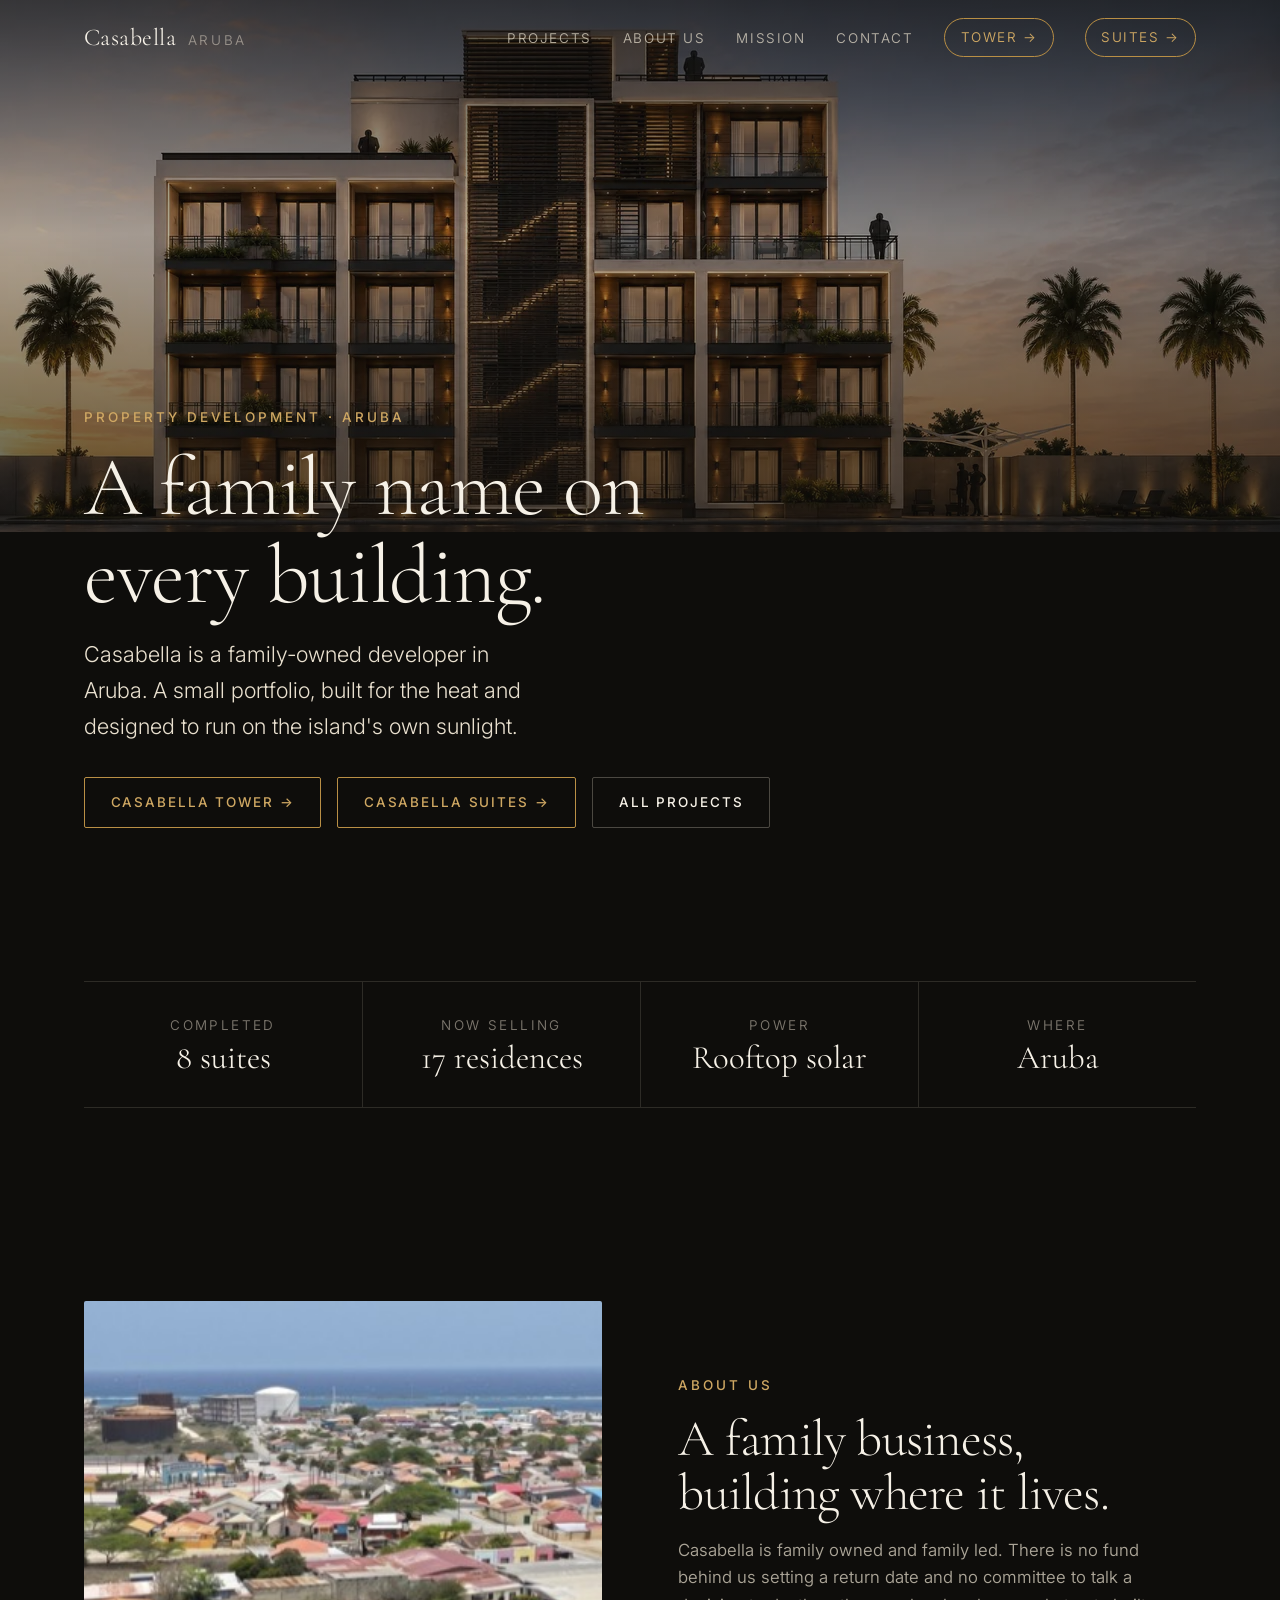
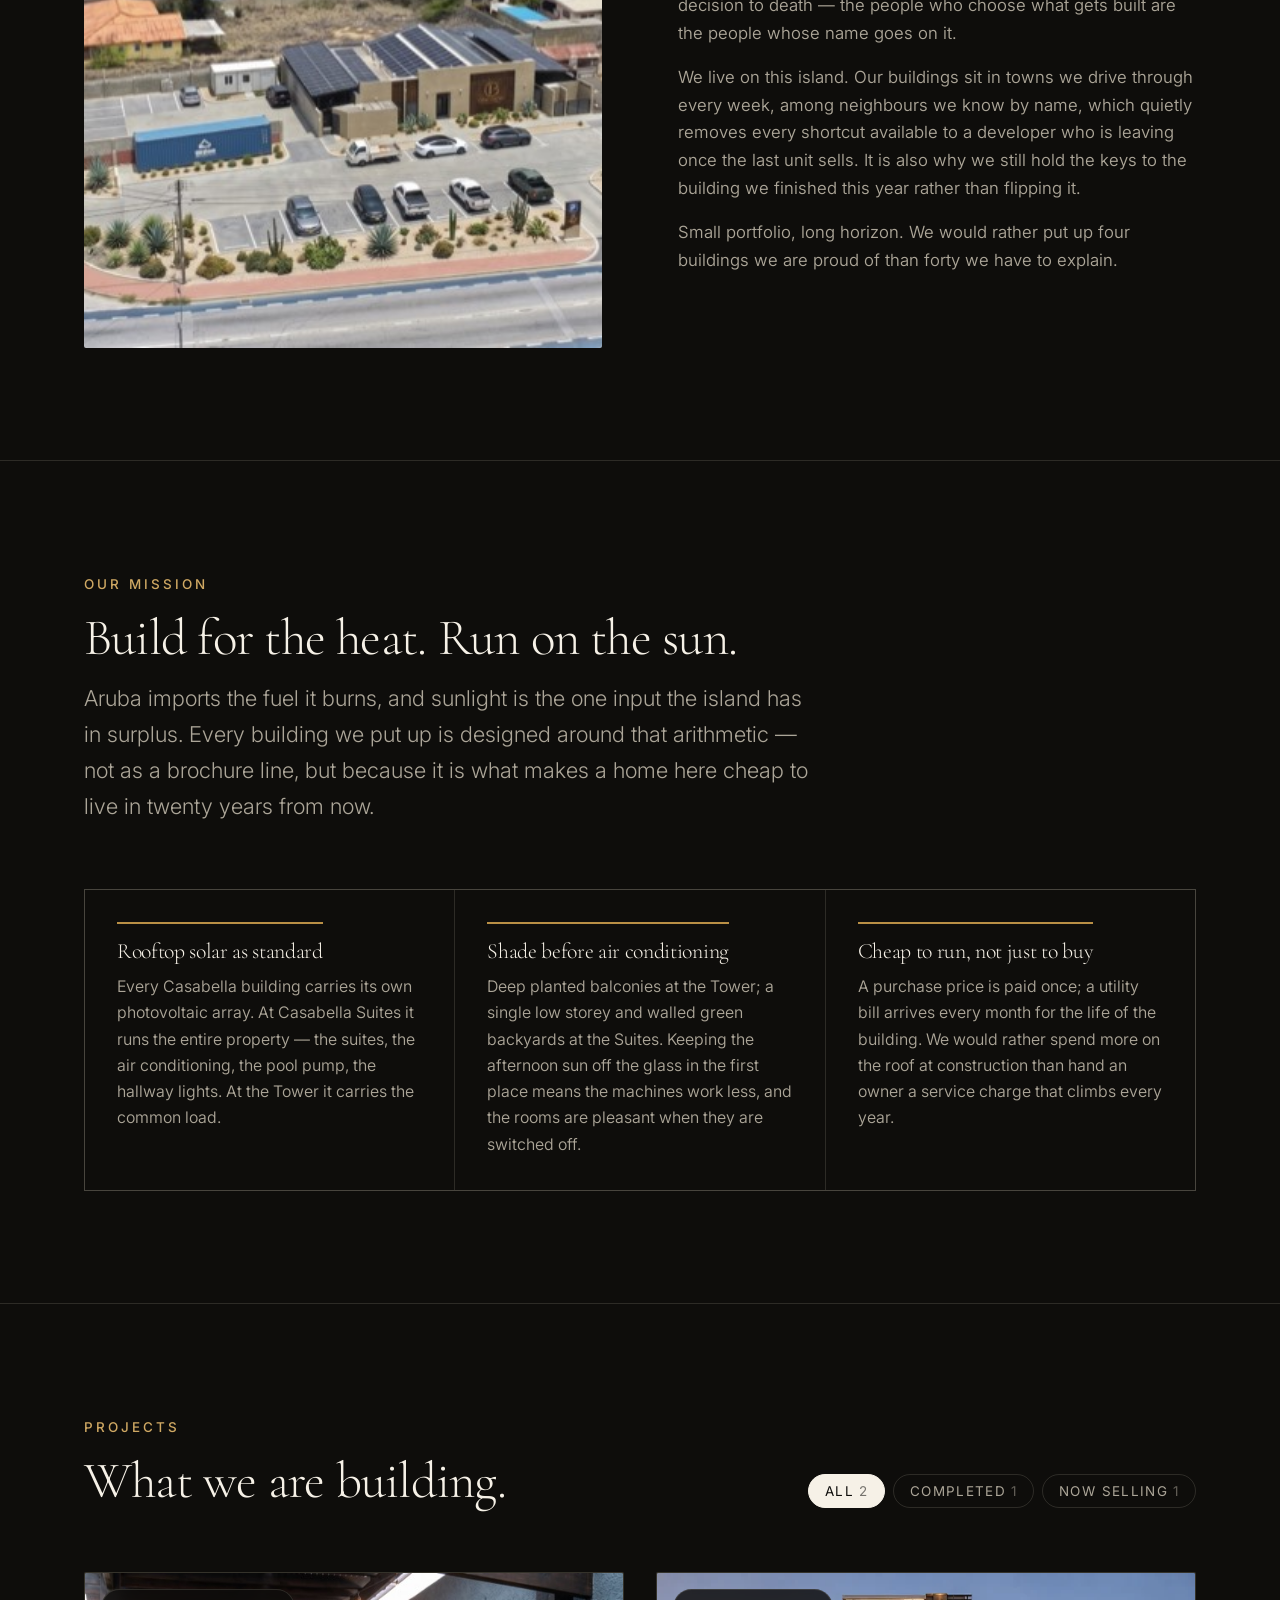
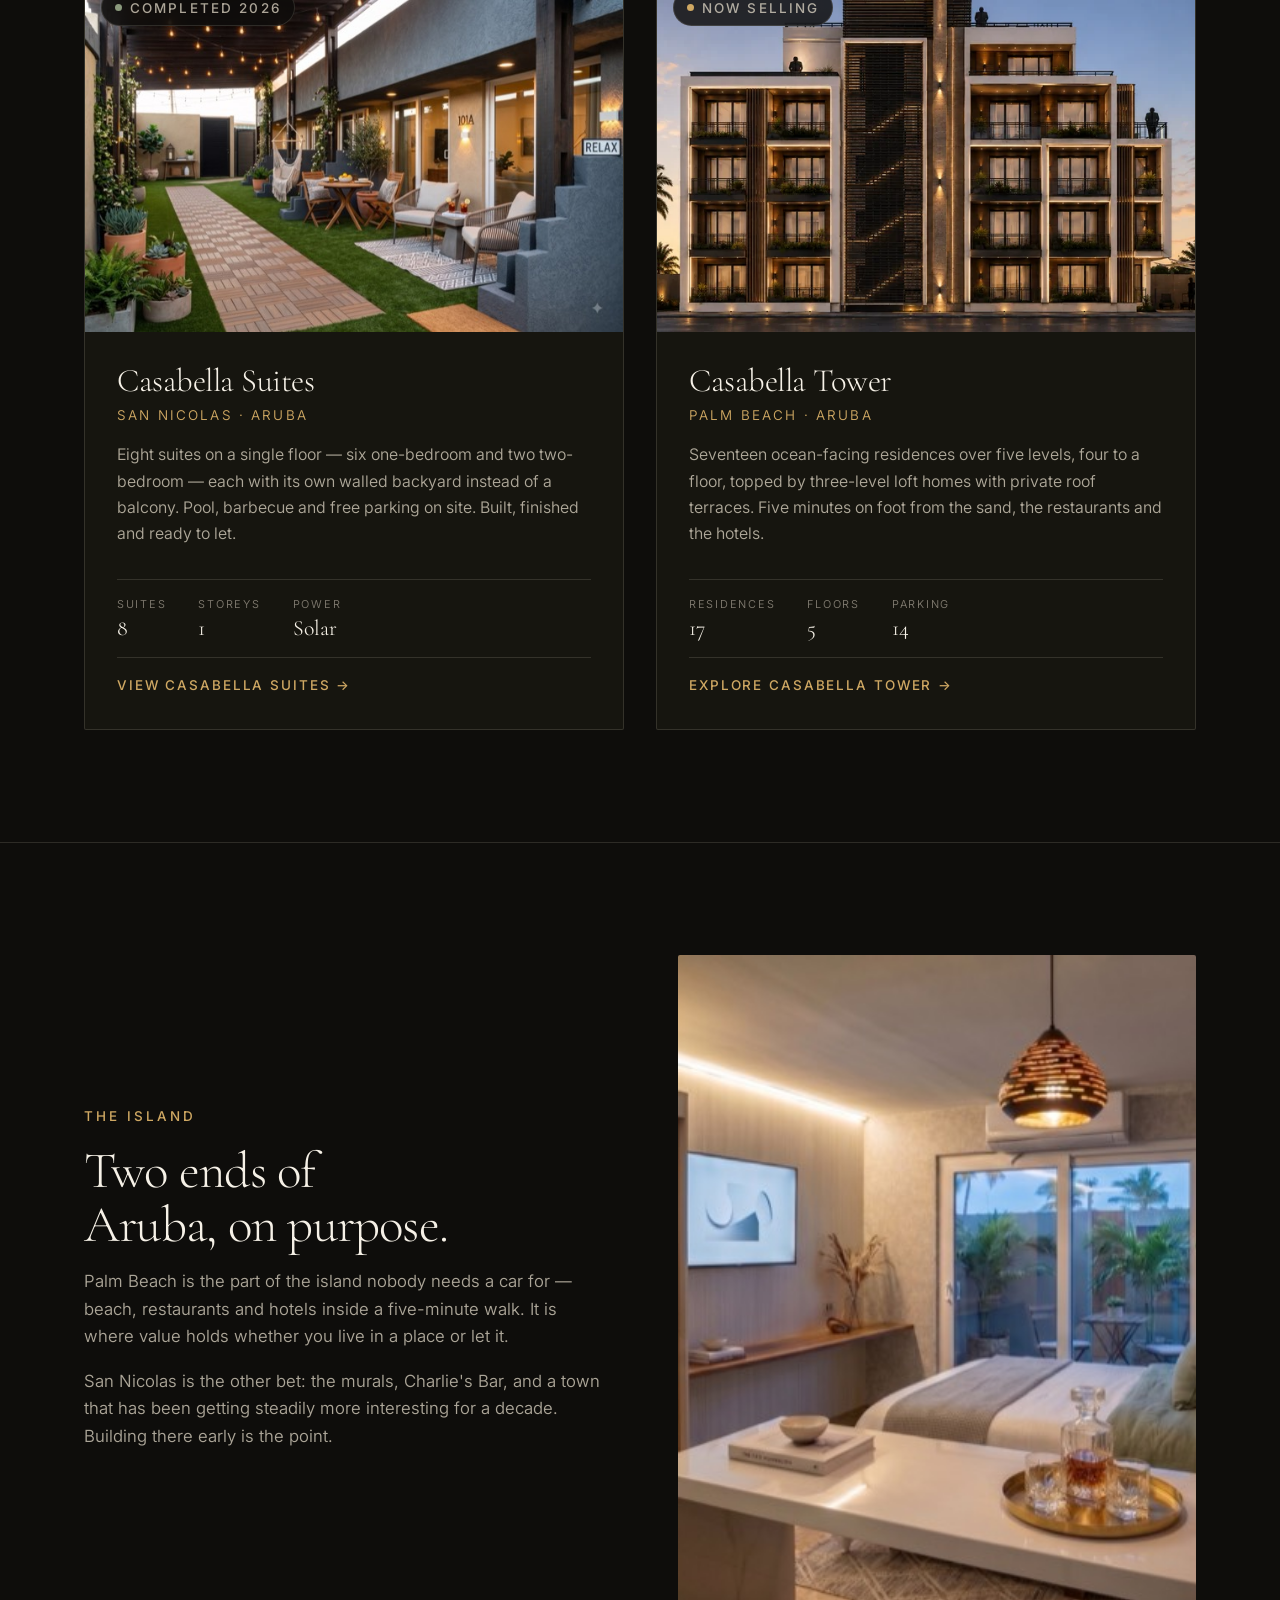
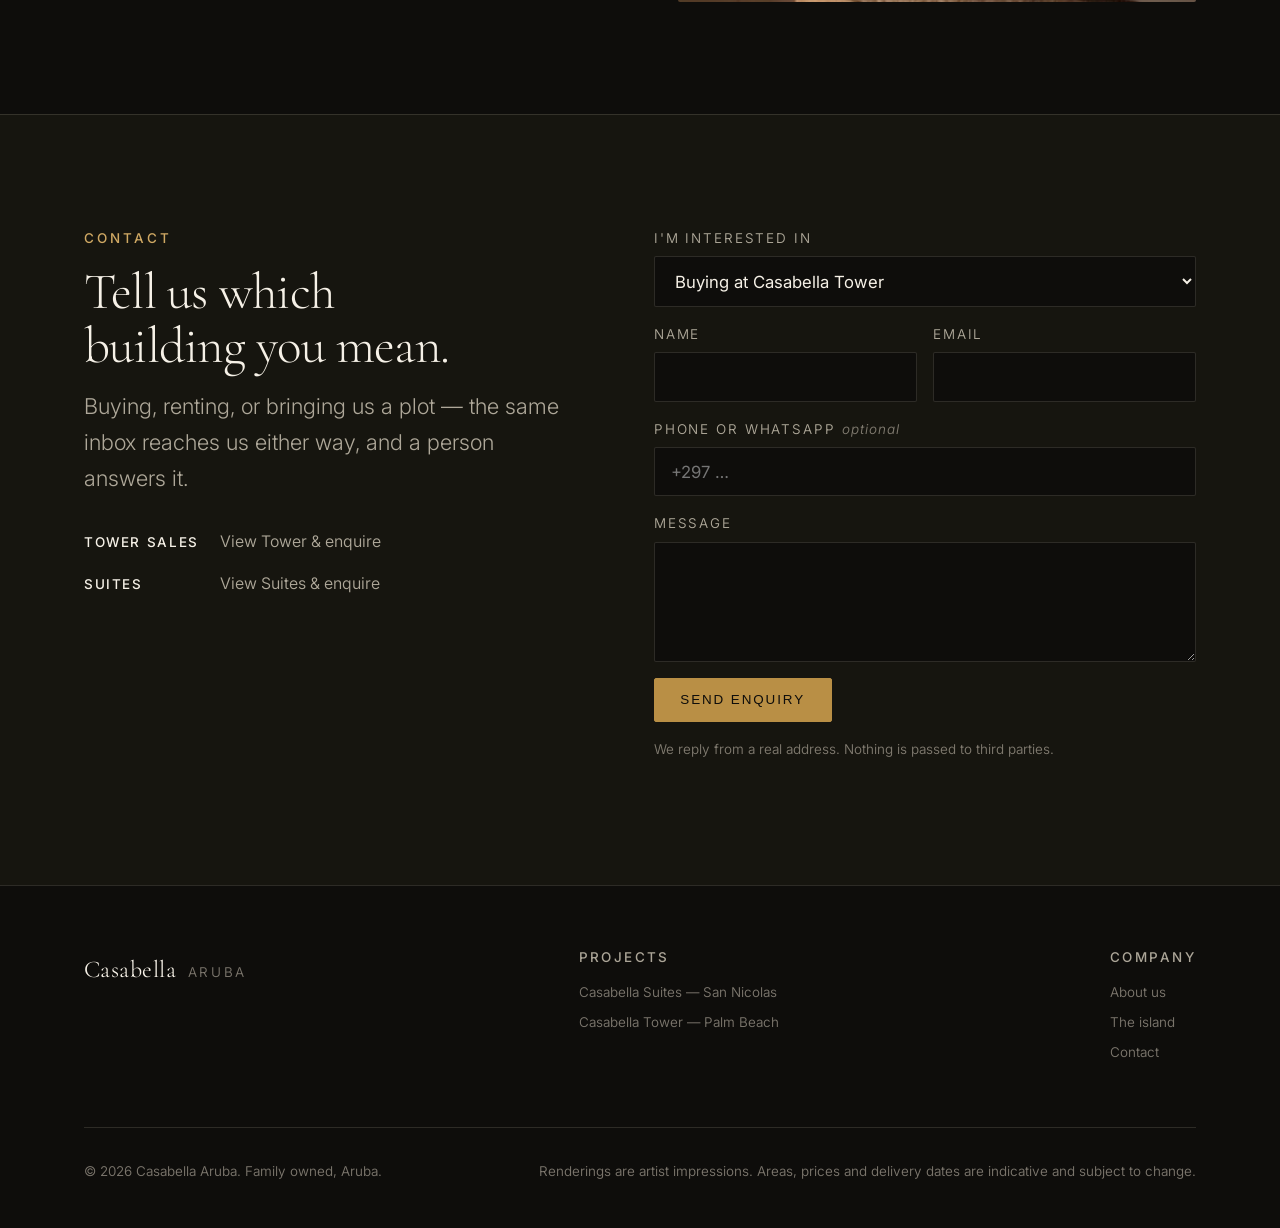
==== commit dc44fdba: "Version the umbrella and suites asset URLs _headers caches /css/* and /js/* for seven days, but only" ====
--- a/index.html
+++ b/index.html
@@ -32,7 +32,7 @@
       href="https://fonts.googleapis.com/css2?family=Cormorant+Garamond:wght@300;400&family=Inter:wght@300;400;500&display=swap"
       rel="stylesheet"
     />
-    <link rel="stylesheet" href="/css/styles.css" />
+    <link rel="stylesheet" href="/css/styles.css?v=20260828-1" />
 
     <script type="application/ld+json">
       {
@@ -56,7 +56,7 @@
       }
     </script>
 
-    <script src="/js/main.js" defer></script>
+    <script src="/js/main.js?v=20260828-1" defer></script>
   </head>
 
   <body>
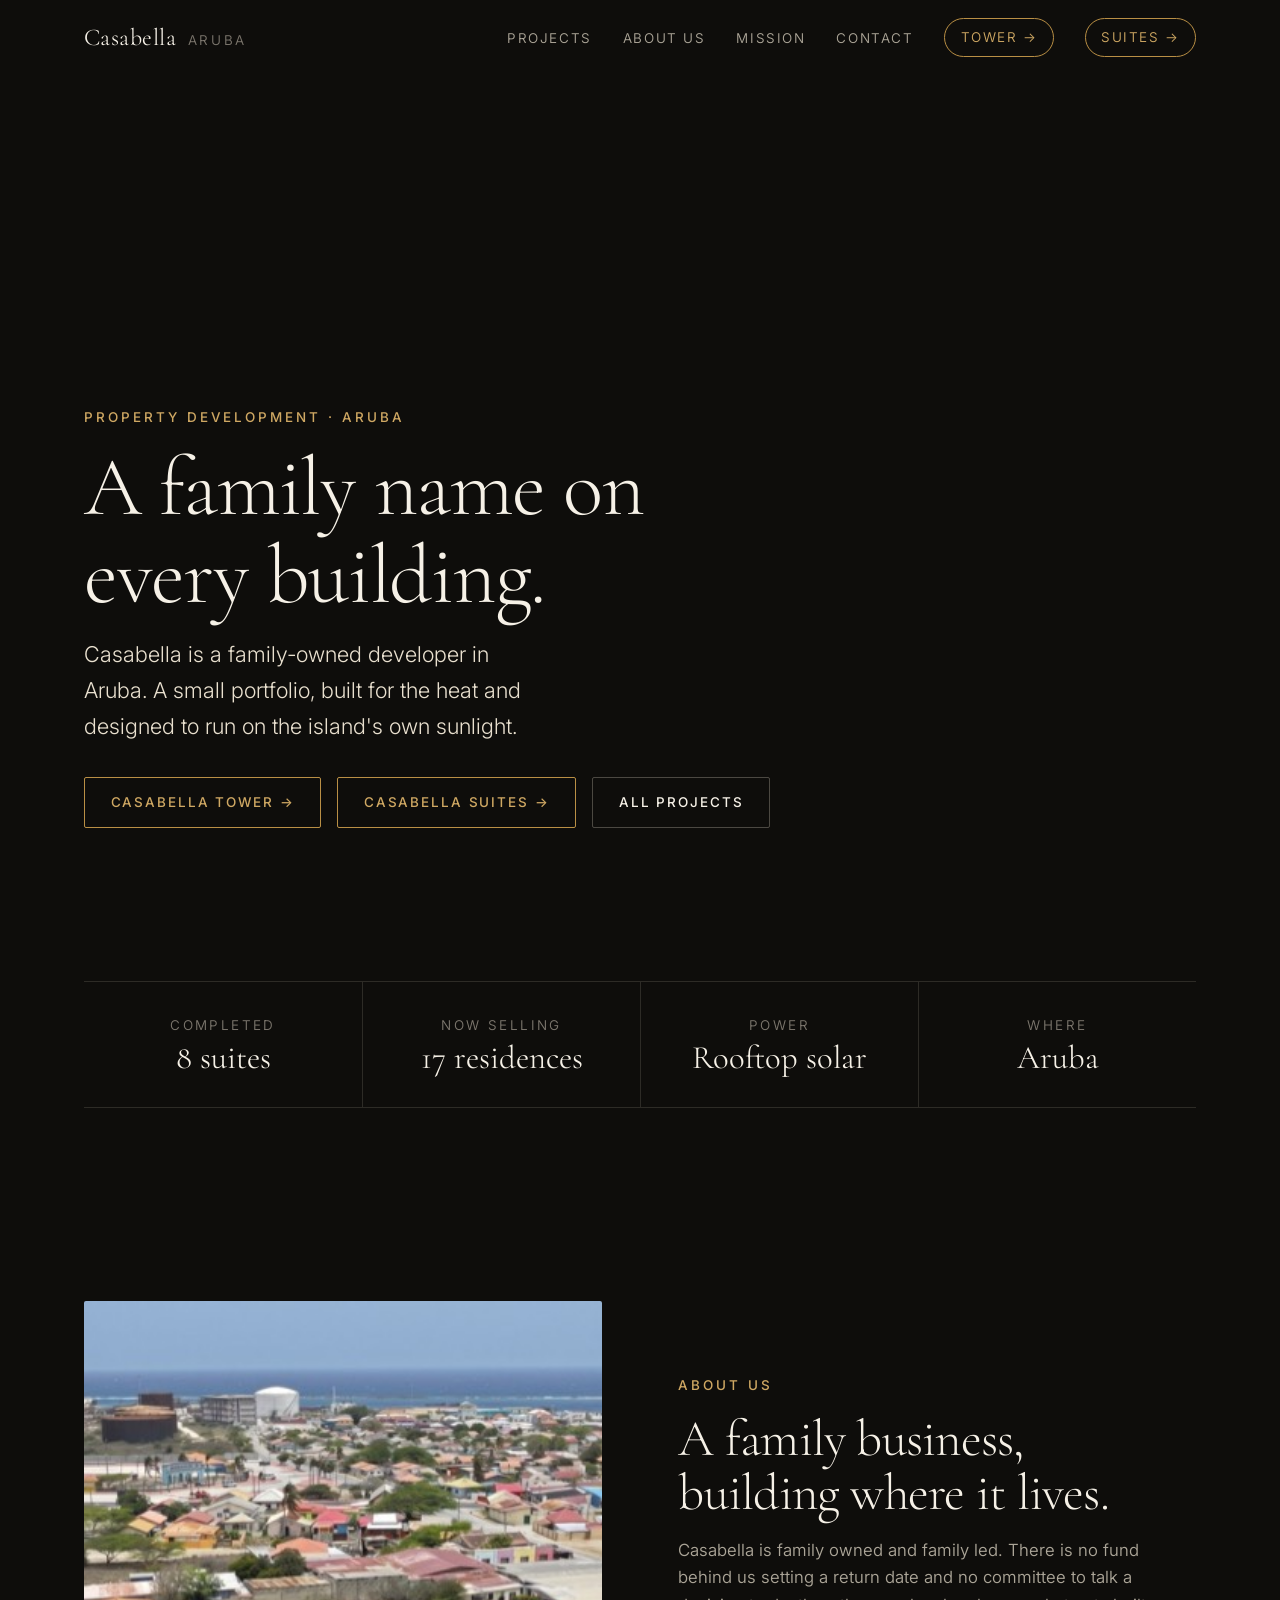
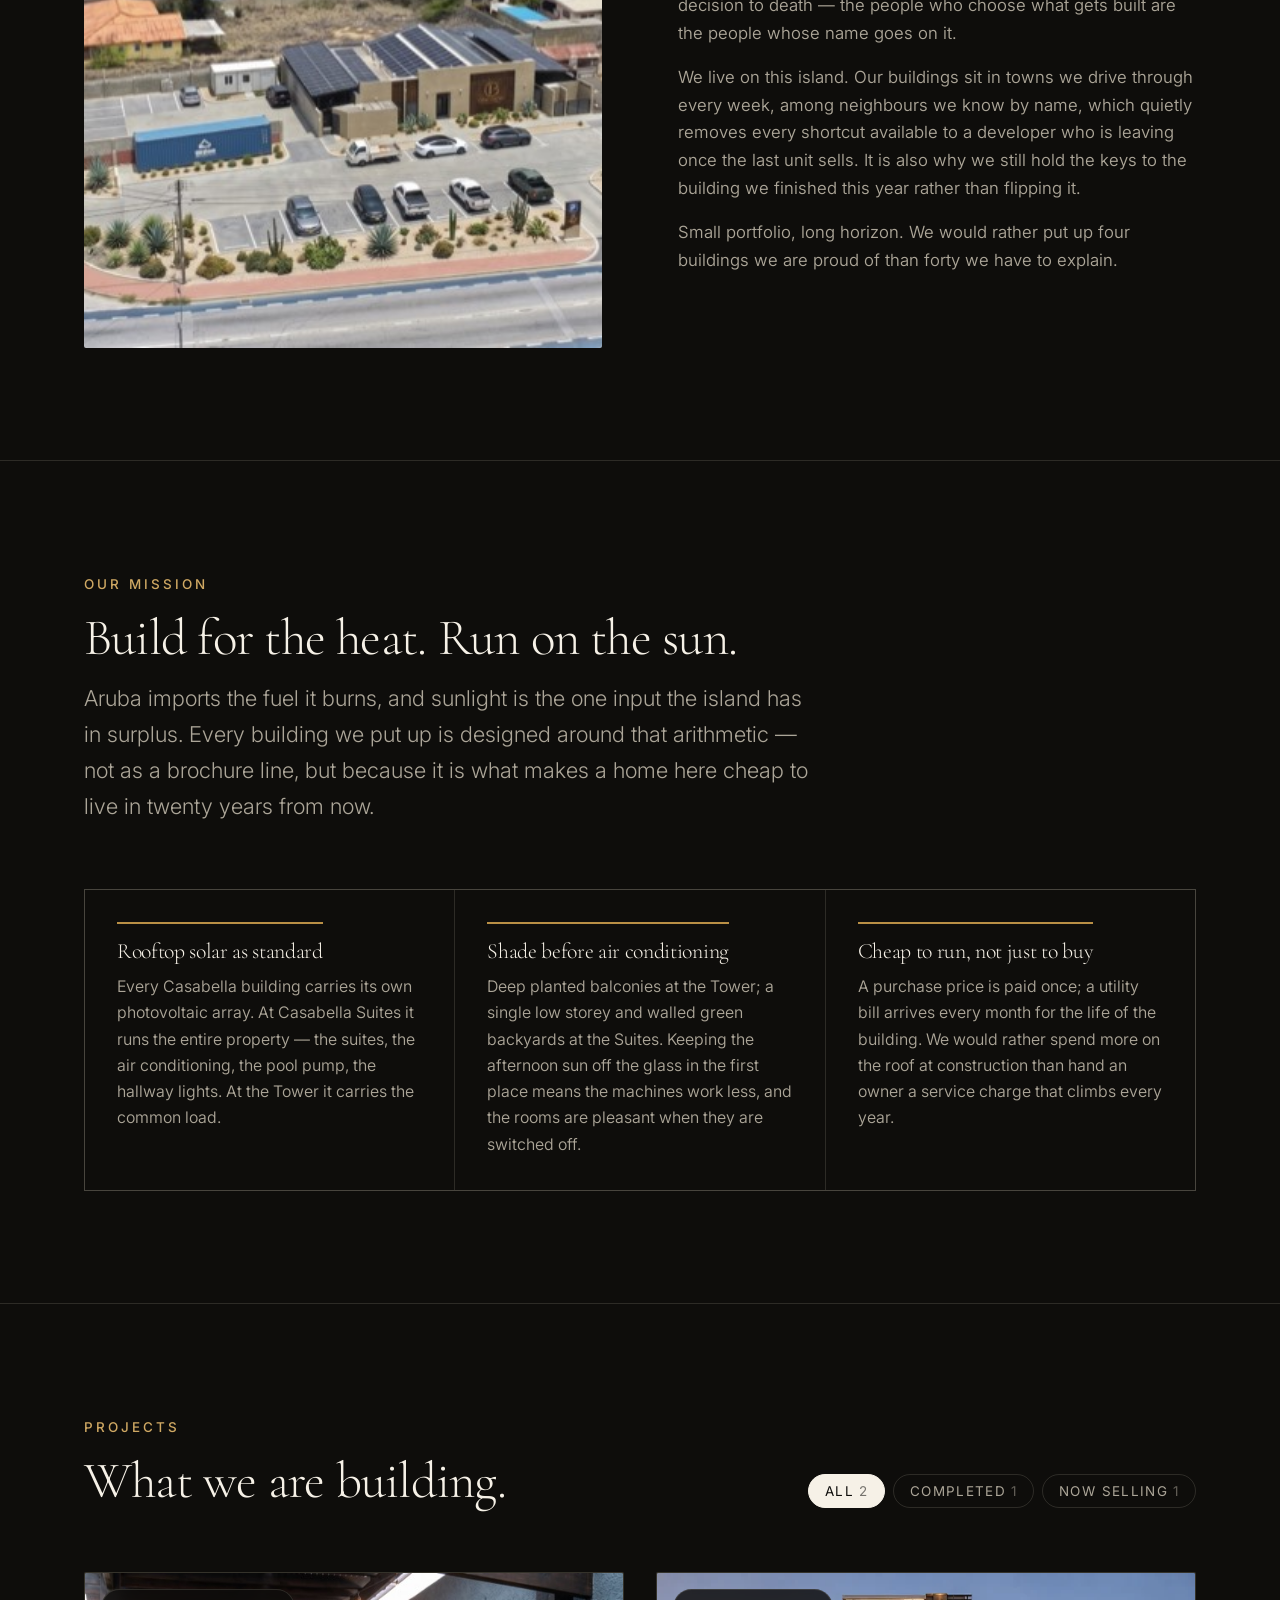
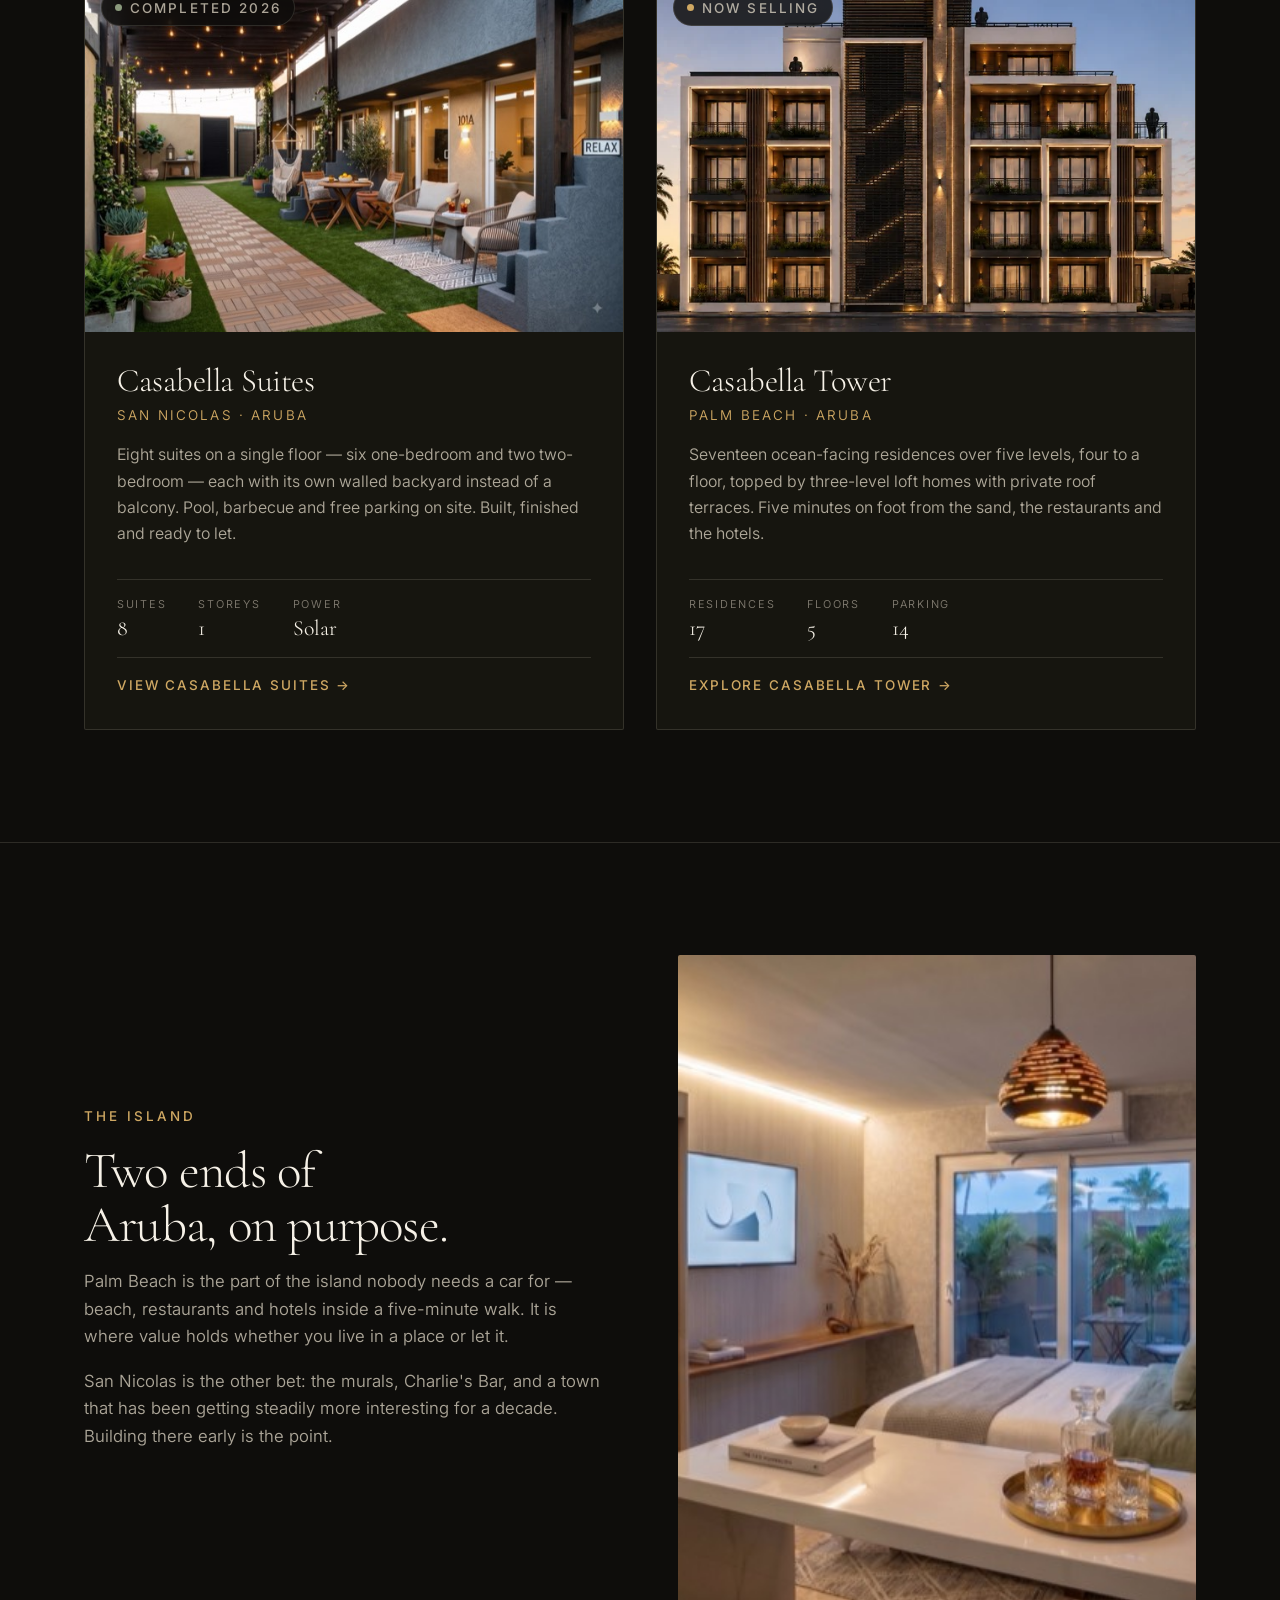
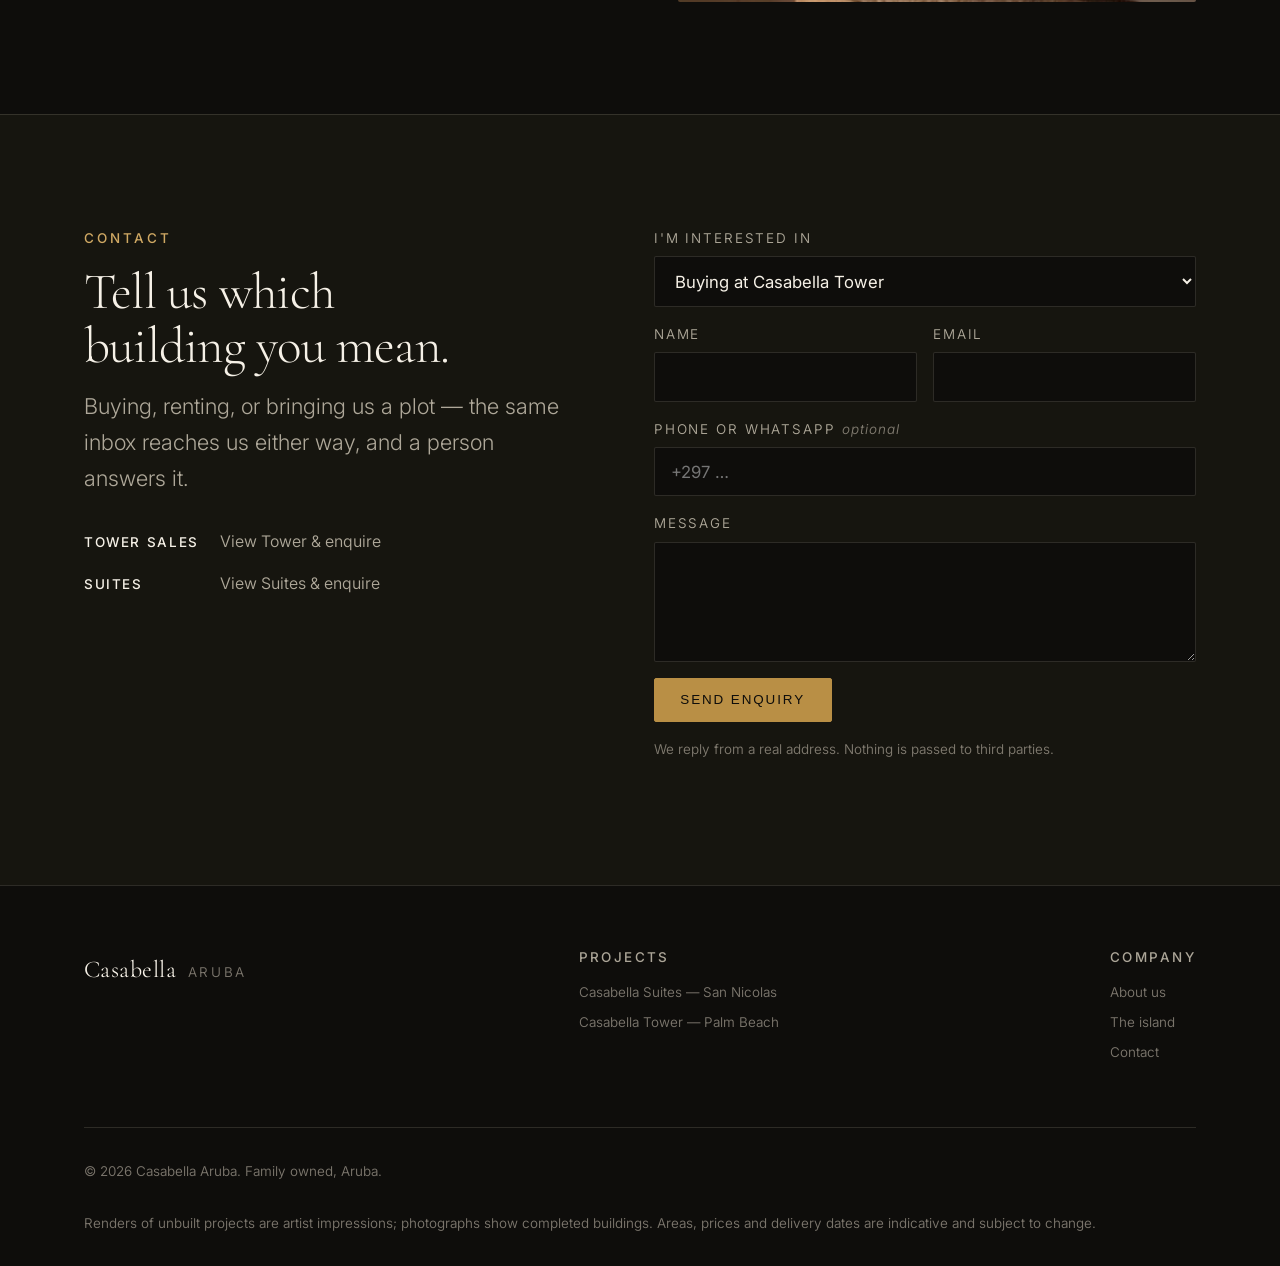
==== commit 14efa384: "Put an accurate image disclaimer in every footer All four pages now carry one, but they say differen" ====
--- a/index.html
+++ b/index.html
@@ -555,8 +555,9 @@
         <div class="site-footer__base">
           <p>© <span id="year">2026</span> Casabella Aruba. Family owned, Aruba.</p>
           <p>
-            Renderings are artist impressions. Areas, prices and delivery dates
-            are indicative and subject to change.
+            Renders of unbuilt projects are artist impressions; photographs show
+            completed buildings. Areas, prices and delivery dates are indicative
+            and subject to change.
           </p>
         </div>
       </div>
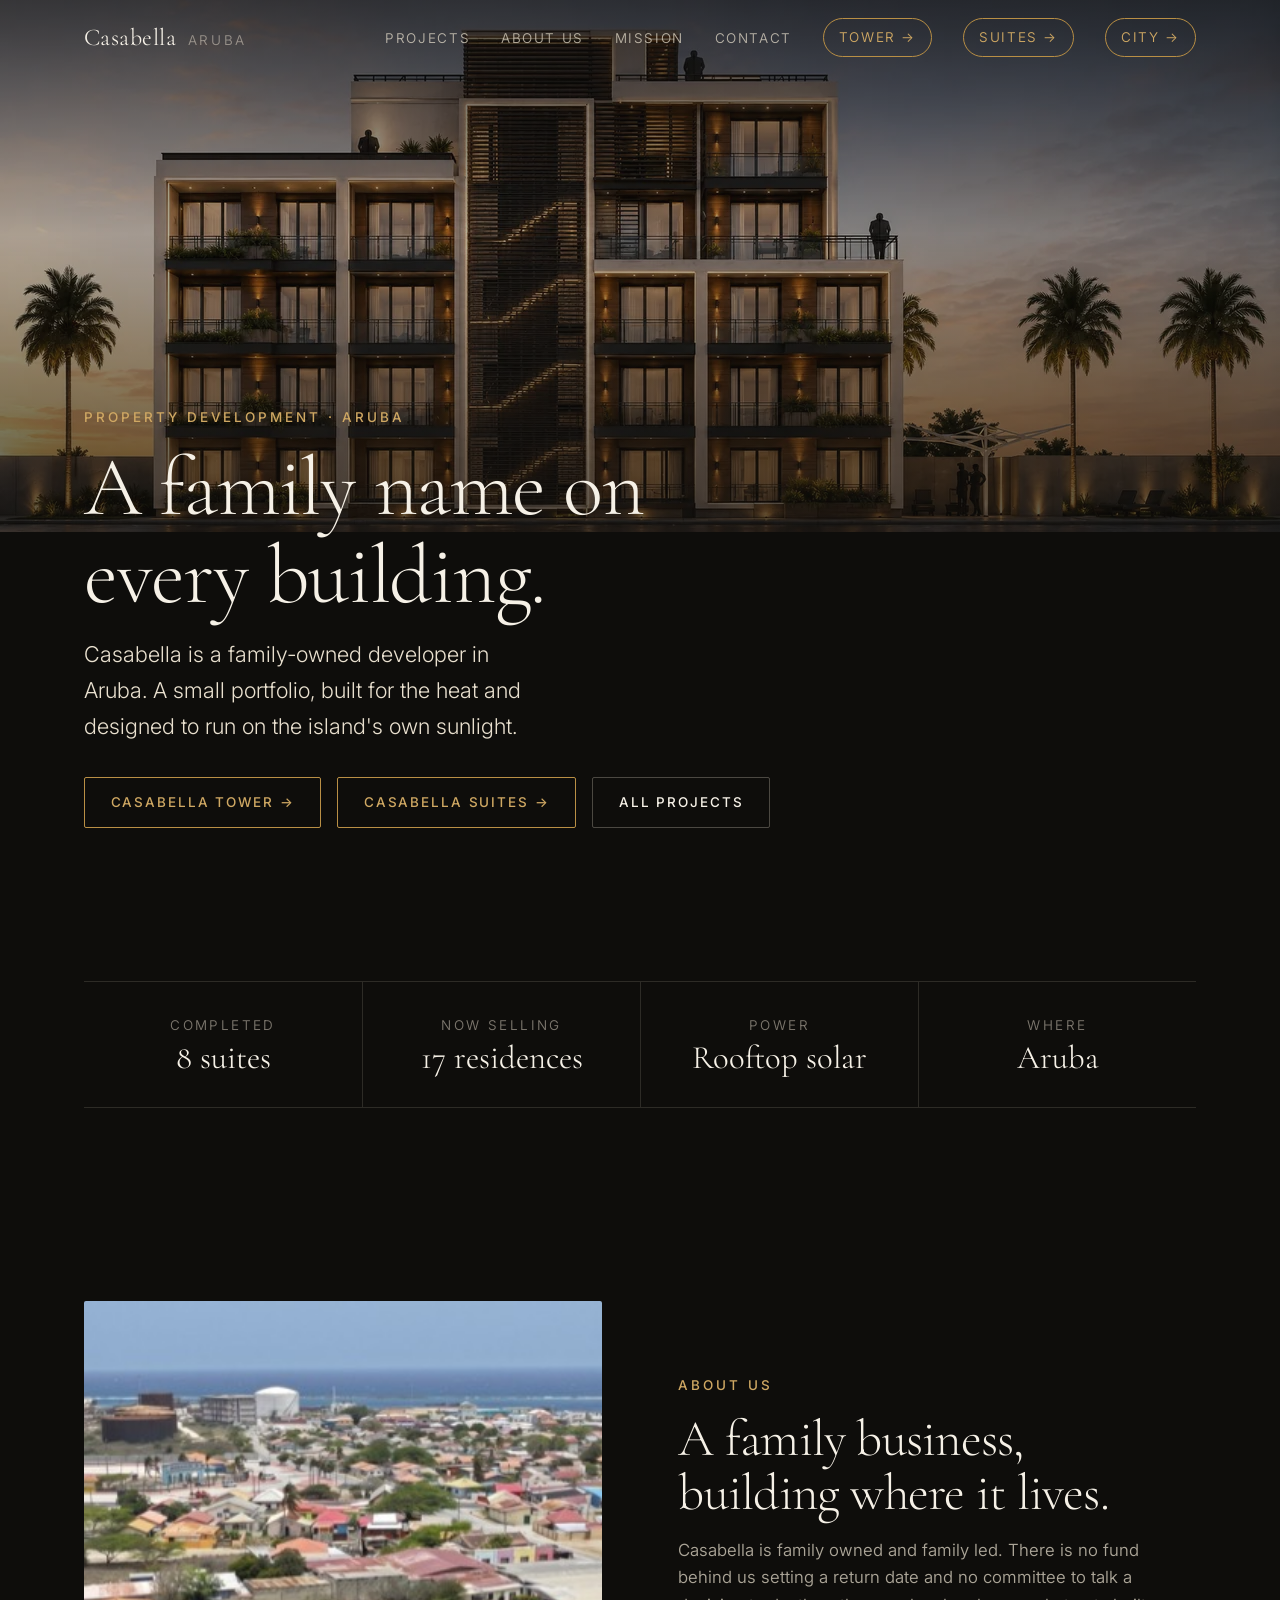
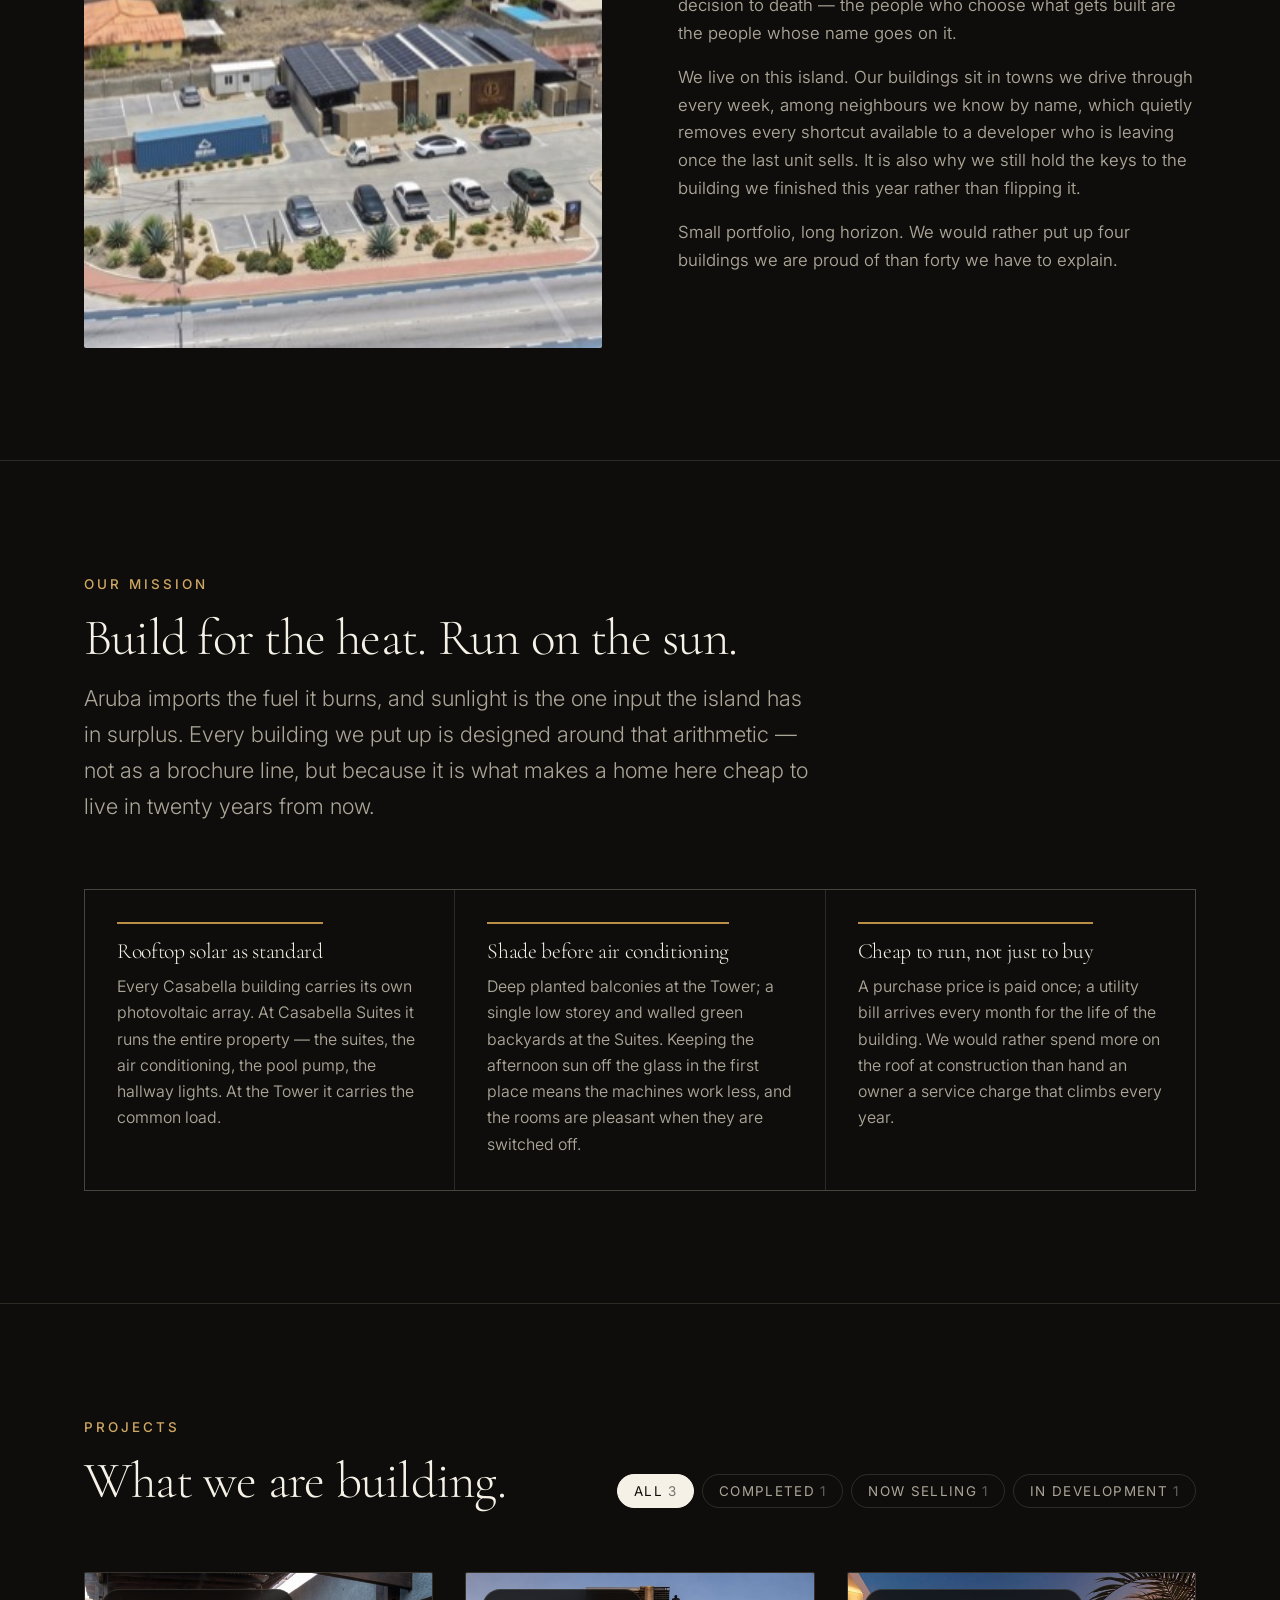
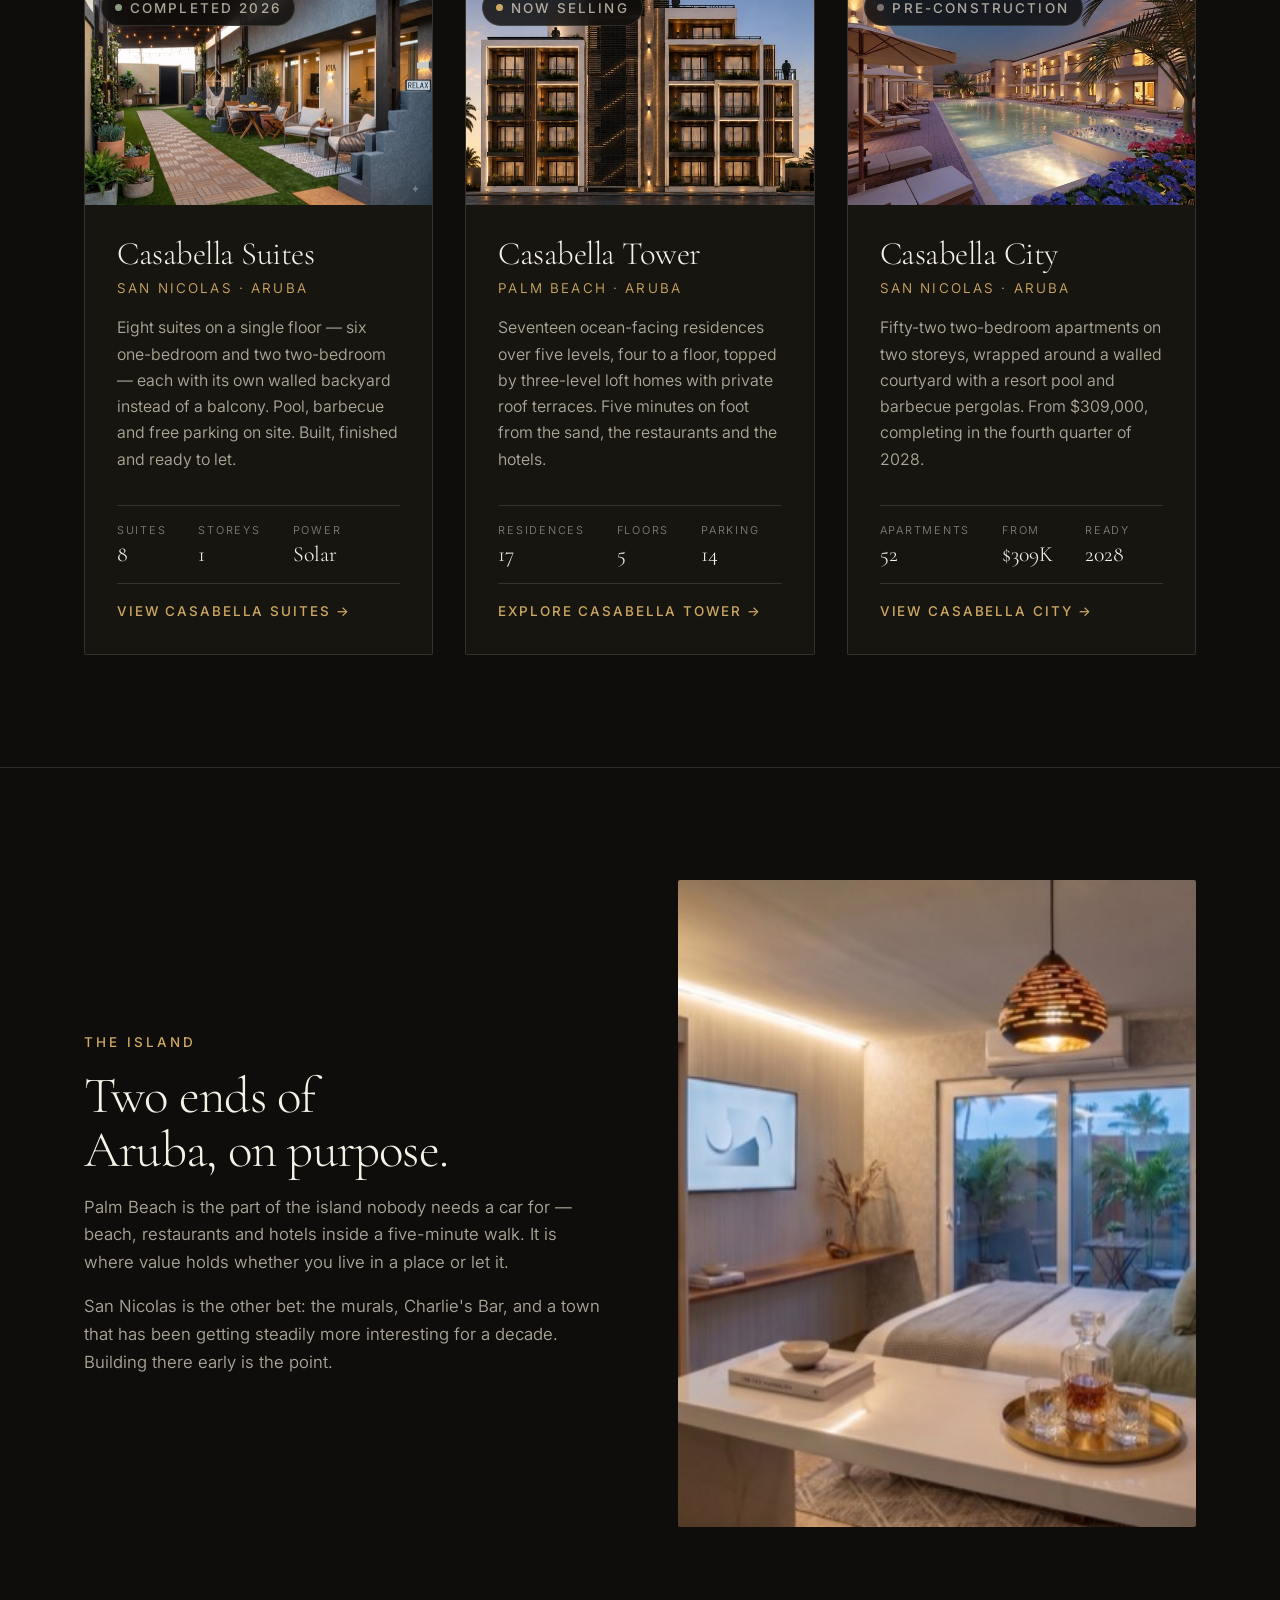
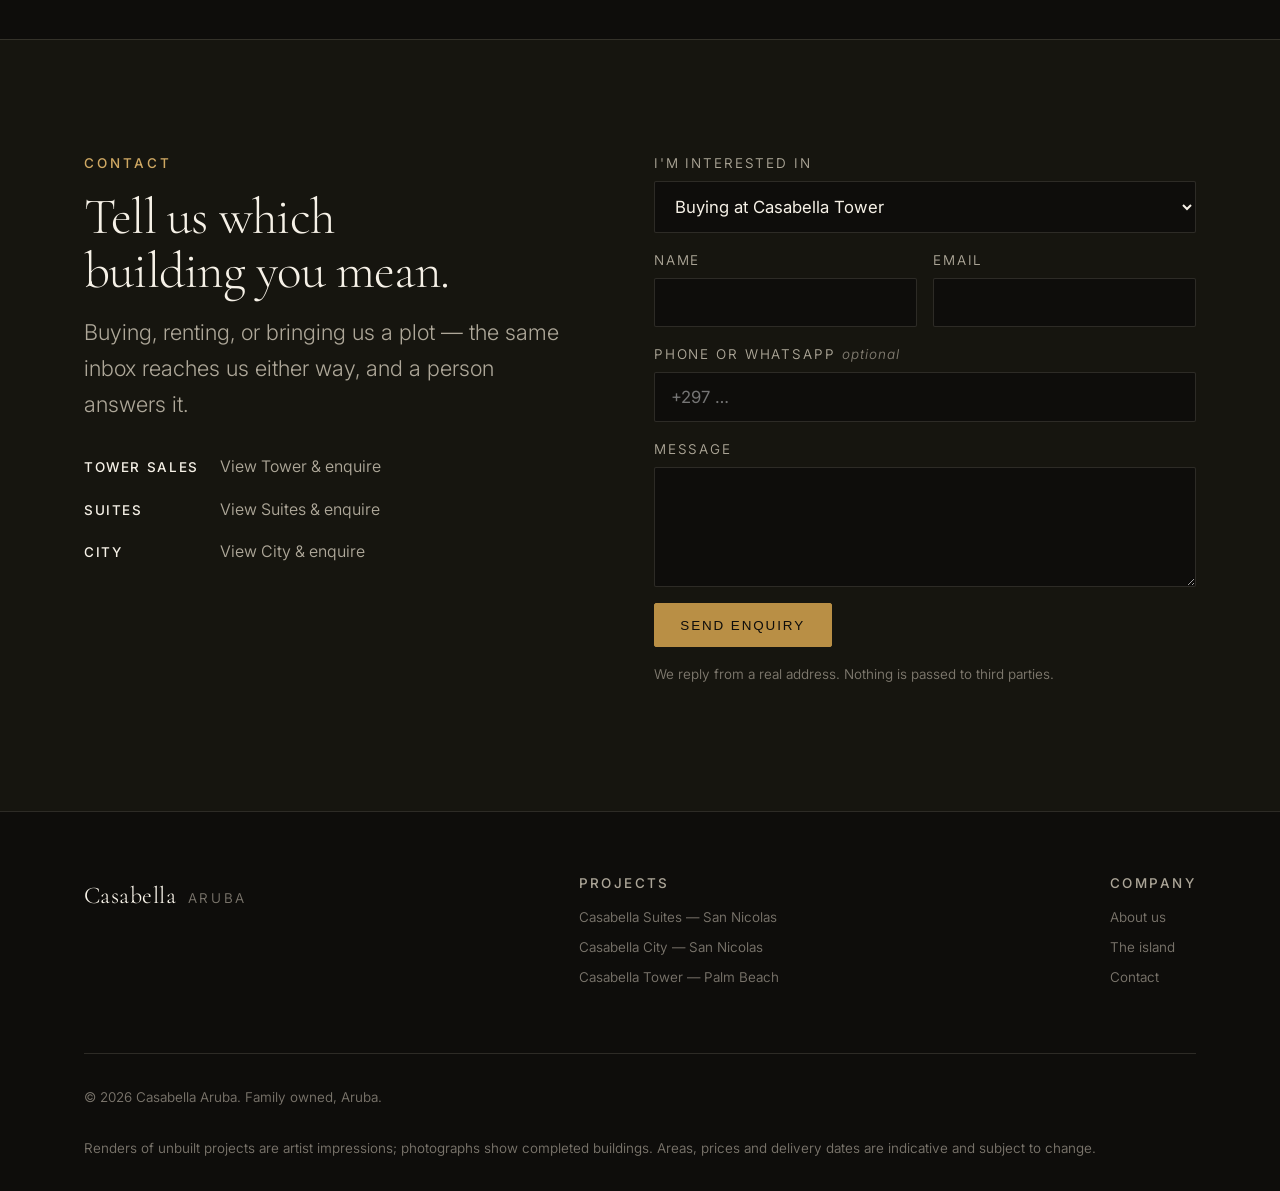
==== commit 1104a7c2: "Add Casabella City Apartments page at /city/ Builds the page from the City sales brochure: hero, key" ====
--- a/index.html
+++ b/index.html
@@ -77,6 +77,7 @@
             <li><a href="#contact">Contact</a></li>
             <li><a class="nav__cta" href="/tower/">Tower &rarr;</a></li>
             <li><a class="nav__cta" href="/suites/">Suites &rarr;</a></li>
+            <li><a class="nav__cta" href="/city/">City &rarr;</a></li>
           </ul>
         </nav>
 
@@ -402,6 +403,46 @@
               </div>
             </article>
 
+            <!-- ---------- Casabella City ---------- -->
+            <article class="project" data-status="planning" data-reveal>
+              <div class="project__media">
+                <img
+                  src="/assets/img/city/pool@800.jpg"
+                  srcset="
+                    /assets/img/city/pool@800.jpg   800w,
+                    /assets/img/city/pool.jpg      1600w
+                  "
+                  sizes="(min-width: 1240px) 380px, (min-width: 760px) 44vw, 92vw"
+                  width="800"
+                  height="446"
+                  alt="Artist impression of the Casabella City courtyard at dusk — a long pool with loungers and parasols between two lit, two-storey wings."
+                  loading="lazy"
+                  decoding="async"
+                />
+                <span class="status">Pre-construction</span>
+              </div>
+              <div class="project__body">
+                <div>
+                  <h3 class="project__name">Casabella City</h3>
+                  <p class="project__place">San Nicolas · Aruba</p>
+                </div>
+                <p class="project__blurb">
+                  Fifty-two two-bedroom apartments on two storeys, wrapped
+                  around a walled courtyard with a resort pool and barbecue
+                  pergolas. From $309,000, completing in the fourth quarter of
+                  2028.
+                </p>
+                <dl class="project__facts">
+                  <div><dt>Apartments</dt><dd>52</dd></div>
+                  <div><dt>From</dt><dd>$309K</dd></div>
+                  <div><dt>Ready</dt><dd>2028</dd></div>
+                </dl>
+                <a class="project__link" href="/city/">
+                  View Casabella City &rarr;
+                </a>
+              </div>
+            </article>
+
             <p class="projects__empty" id="projects-empty" hidden>
               Nothing at that stage right now.
             </p>
@@ -460,6 +501,7 @@
               <ul class="contact__routes">
                 <li><strong>Tower sales</strong> <a href="/tower/#enquire">View Tower &amp; enquire</a></li>
                 <li><strong>Suites</strong> <a href="/suites/">View Suites &amp; enquire</a></li>
+                <li><strong>City</strong> <a href="/city/#enquire">View City &amp; enquire</a></li>
               </ul>
             </div>
 
@@ -479,6 +521,7 @@
                   <select id="interest" name="interest">
                     <option value="tower">Buying at Casabella Tower</option>
                     <option value="suites">Staying at Casabella Suites</option>
+                    <option value="city">Buying at Casabella City</option>
                     <option value="pipeline">A project in development</option>
                     <option value="land">Bringing you a plot / partnership</option>
                     <option value="other">Something else</option>
@@ -535,6 +578,7 @@
             <h3>Projects</h3>
             <ul>
               <li><a href="/suites/">Casabella Suites — San Nicolas</a></li>
+              <li><a href="/city/">Casabella City — San Nicolas</a></li>
               <li>
                 <a href="/tower/">
                   Casabella Tower — Palm Beach
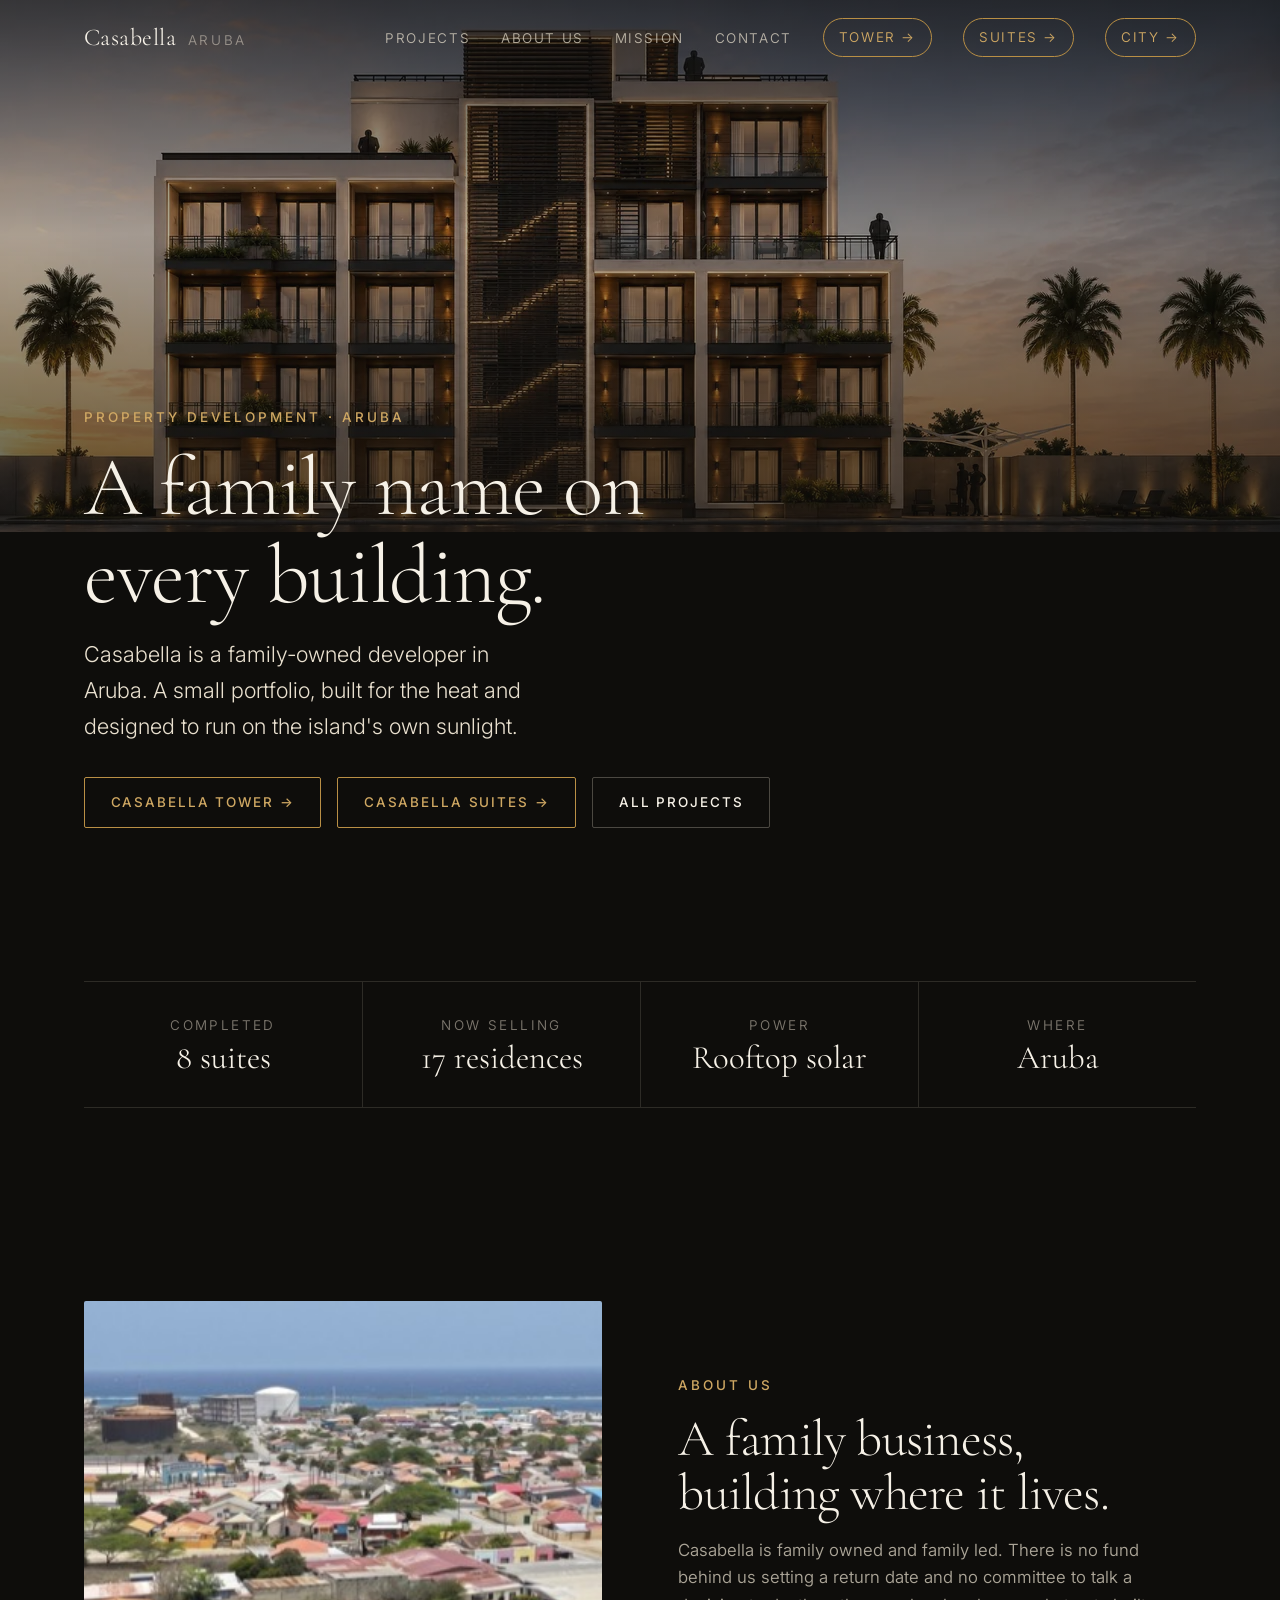
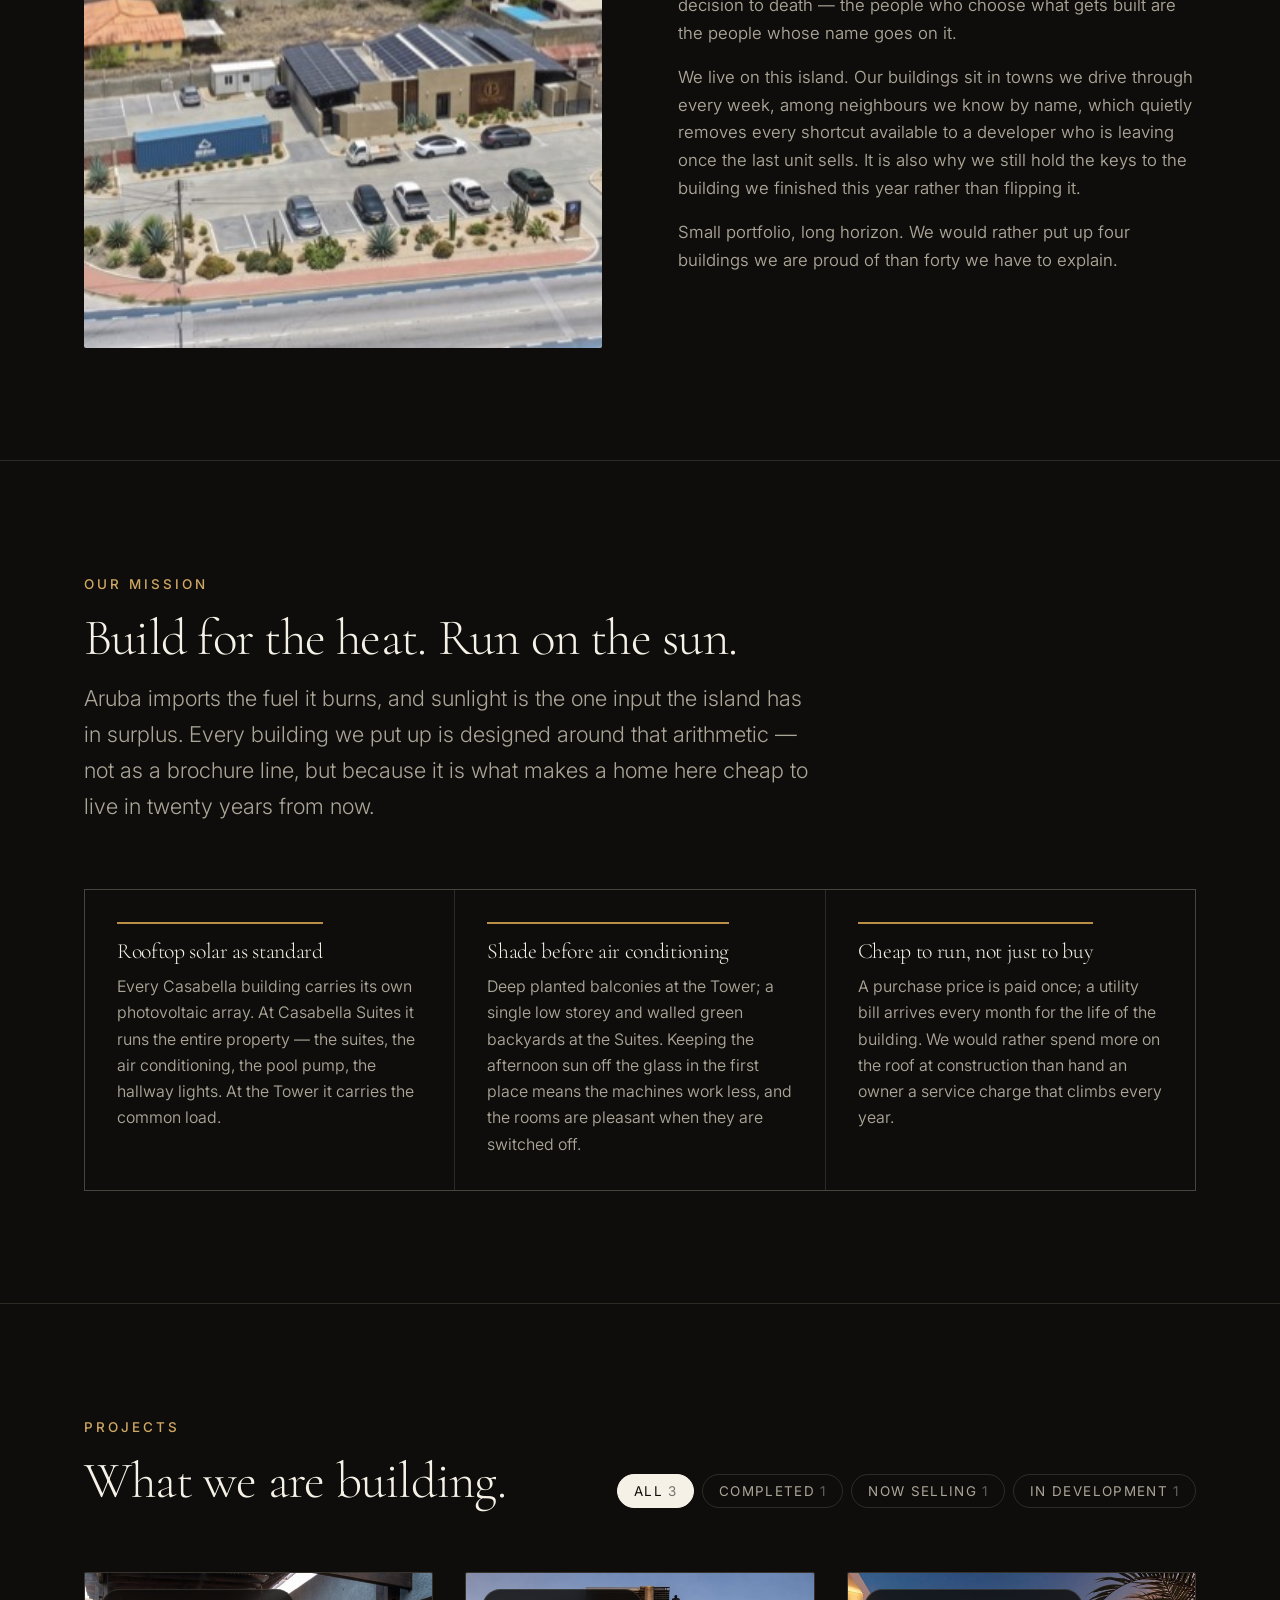
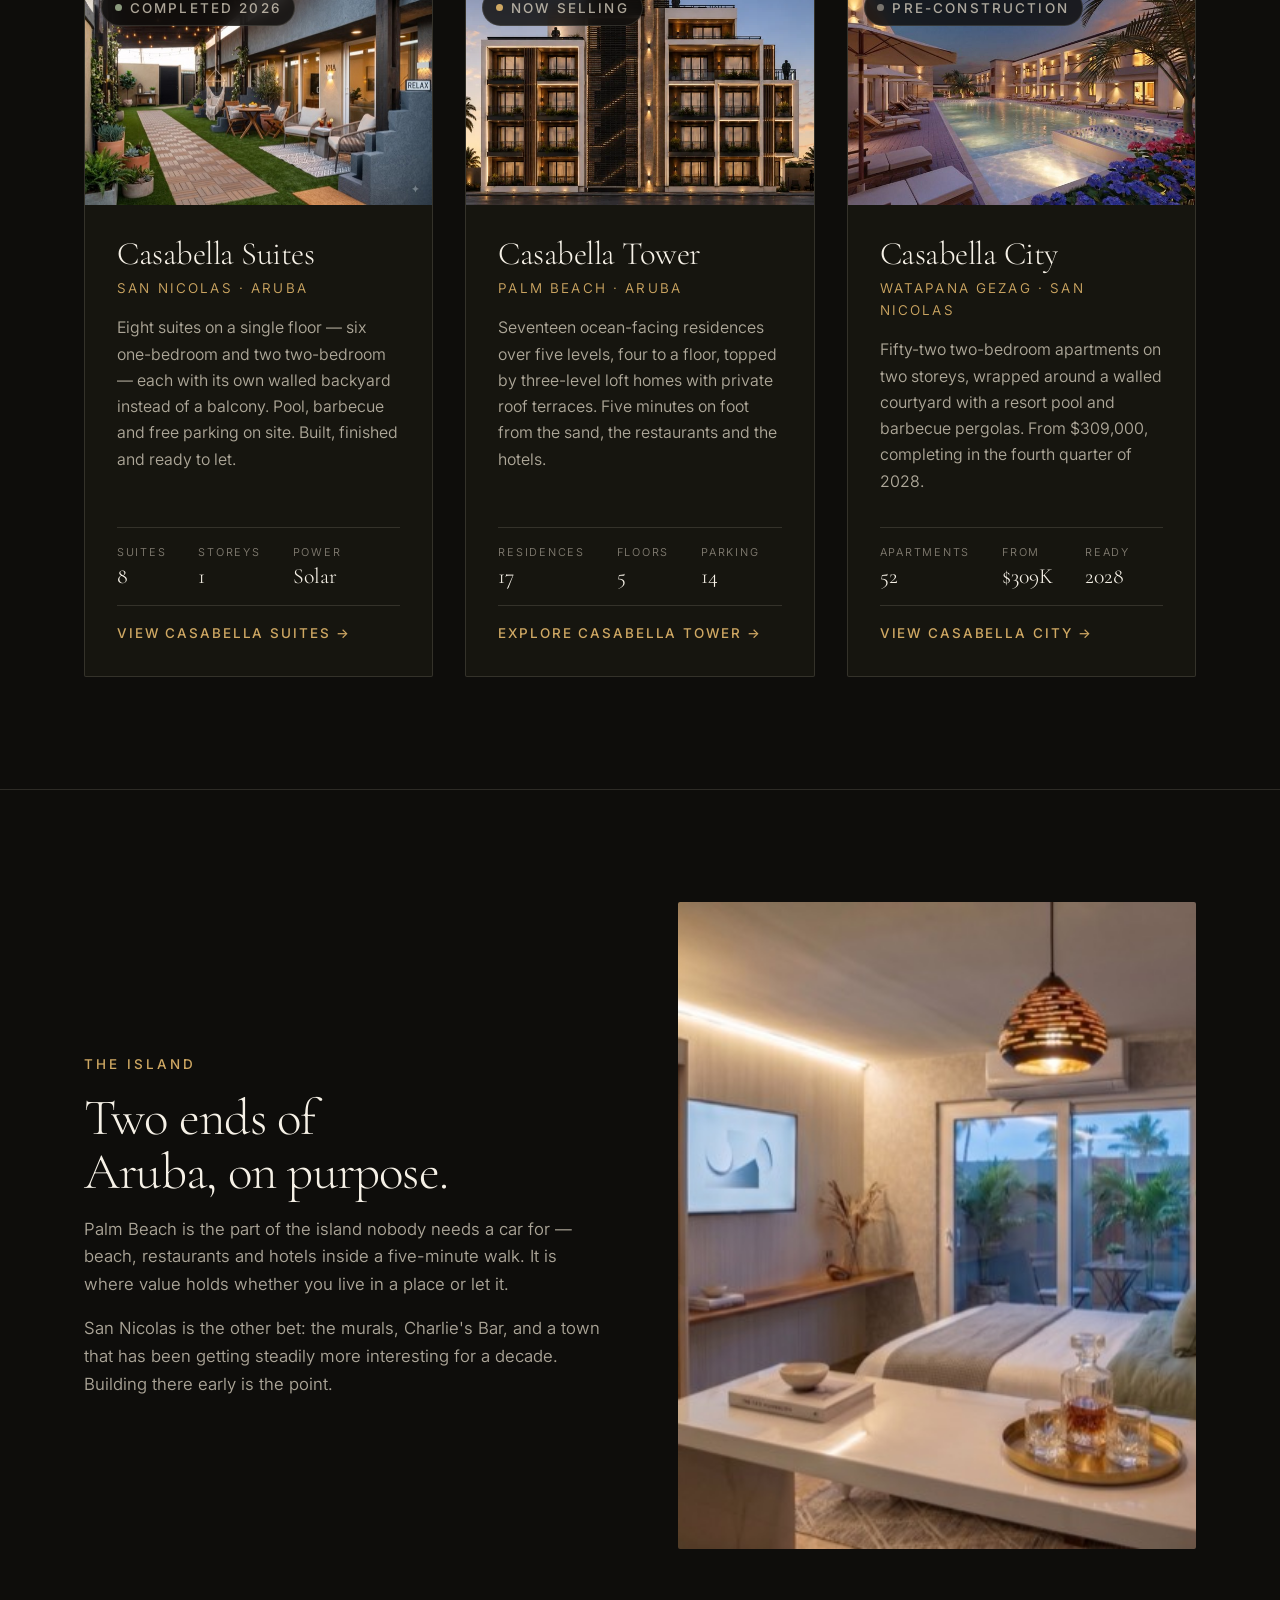
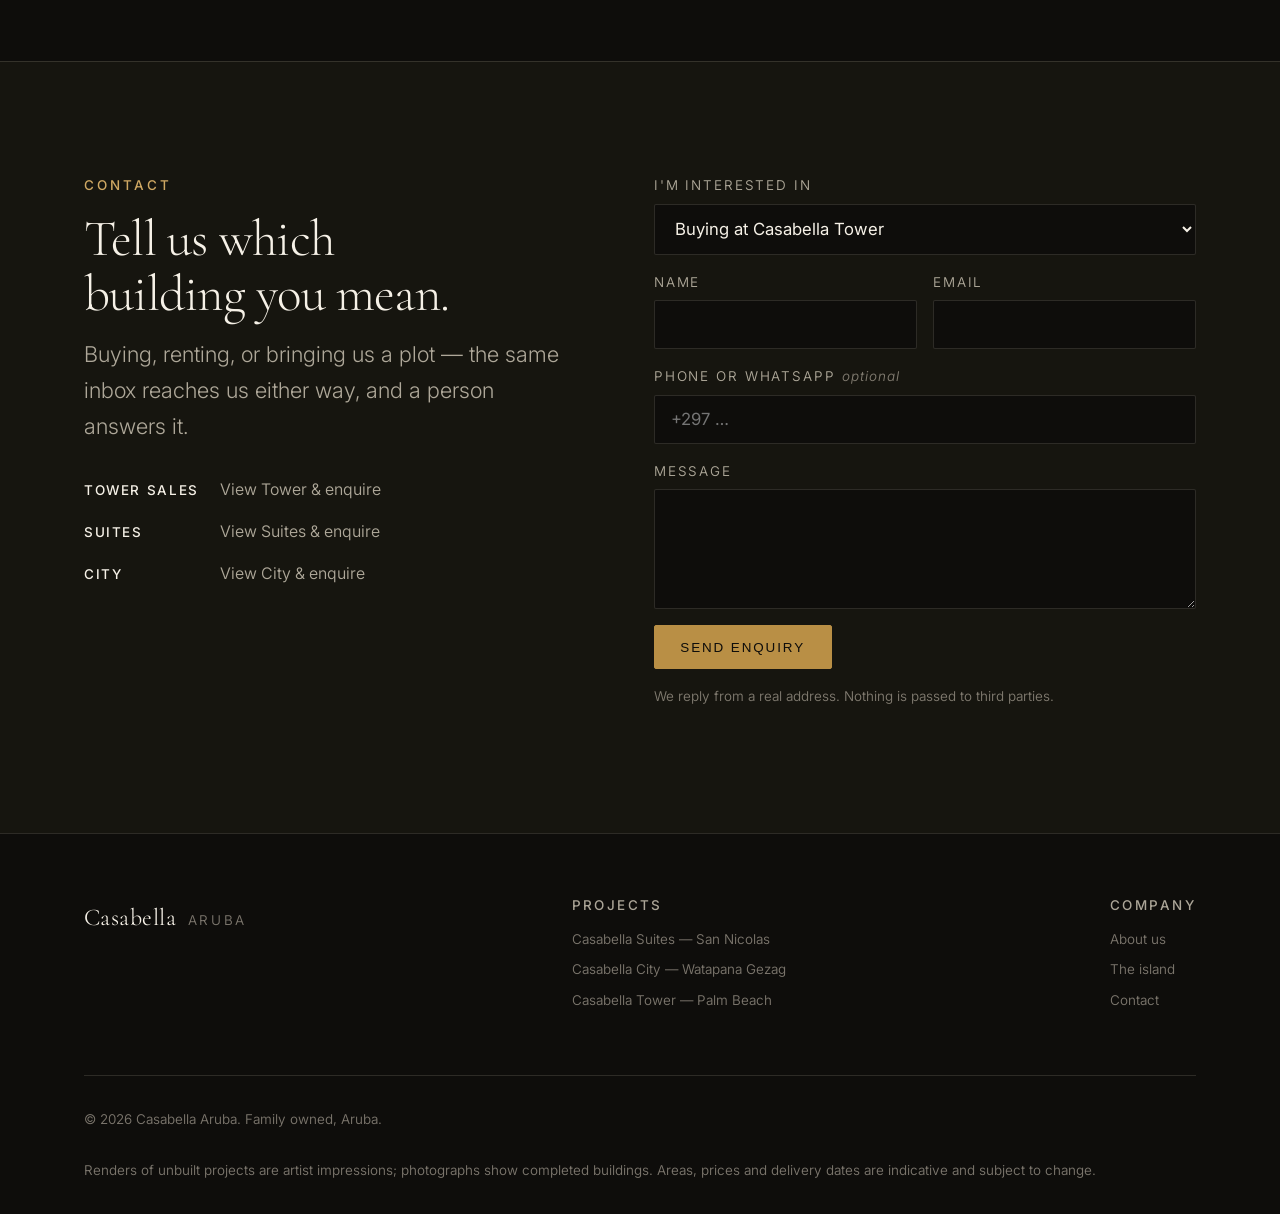
==== commit 37ca02dd: "Show Watapana Gezag as the City location The hero, the location fact, the address block and the stru" ====
--- a/index.html
+++ b/index.html
@@ -424,7 +424,7 @@
               <div class="project__body">
                 <div>
                   <h3 class="project__name">Casabella City</h3>
-                  <p class="project__place">San Nicolas · Aruba</p>
+                  <p class="project__place">Watapana Gezag · San Nicolas</p>
                 </div>
                 <p class="project__blurb">
                   Fifty-two two-bedroom apartments on two storeys, wrapped
@@ -578,7 +578,7 @@
             <h3>Projects</h3>
             <ul>
               <li><a href="/suites/">Casabella Suites — San Nicolas</a></li>
-              <li><a href="/city/">Casabella City — San Nicolas</a></li>
+              <li><a href="/city/">Casabella City — Watapana Gezag</a></li>
               <li>
                 <a href="/tower/">
                   Casabella Tower — Palm Beach
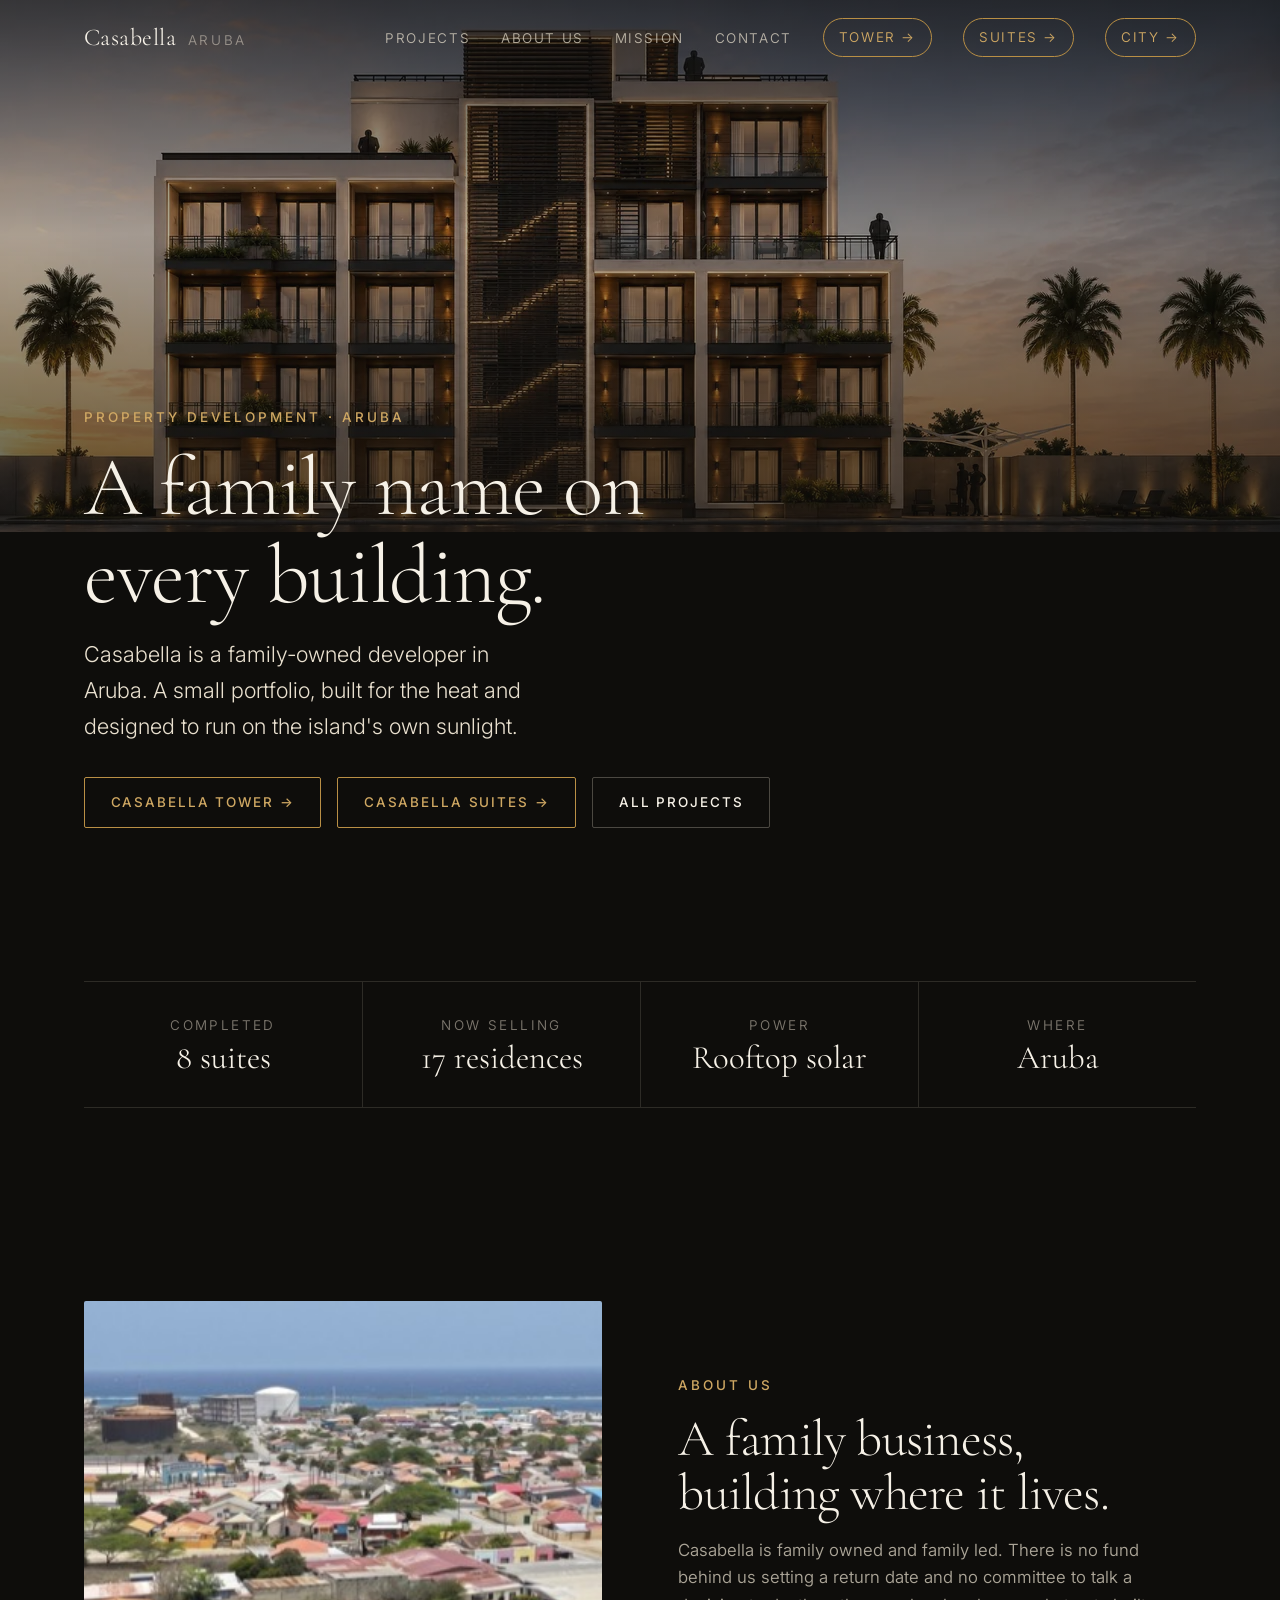
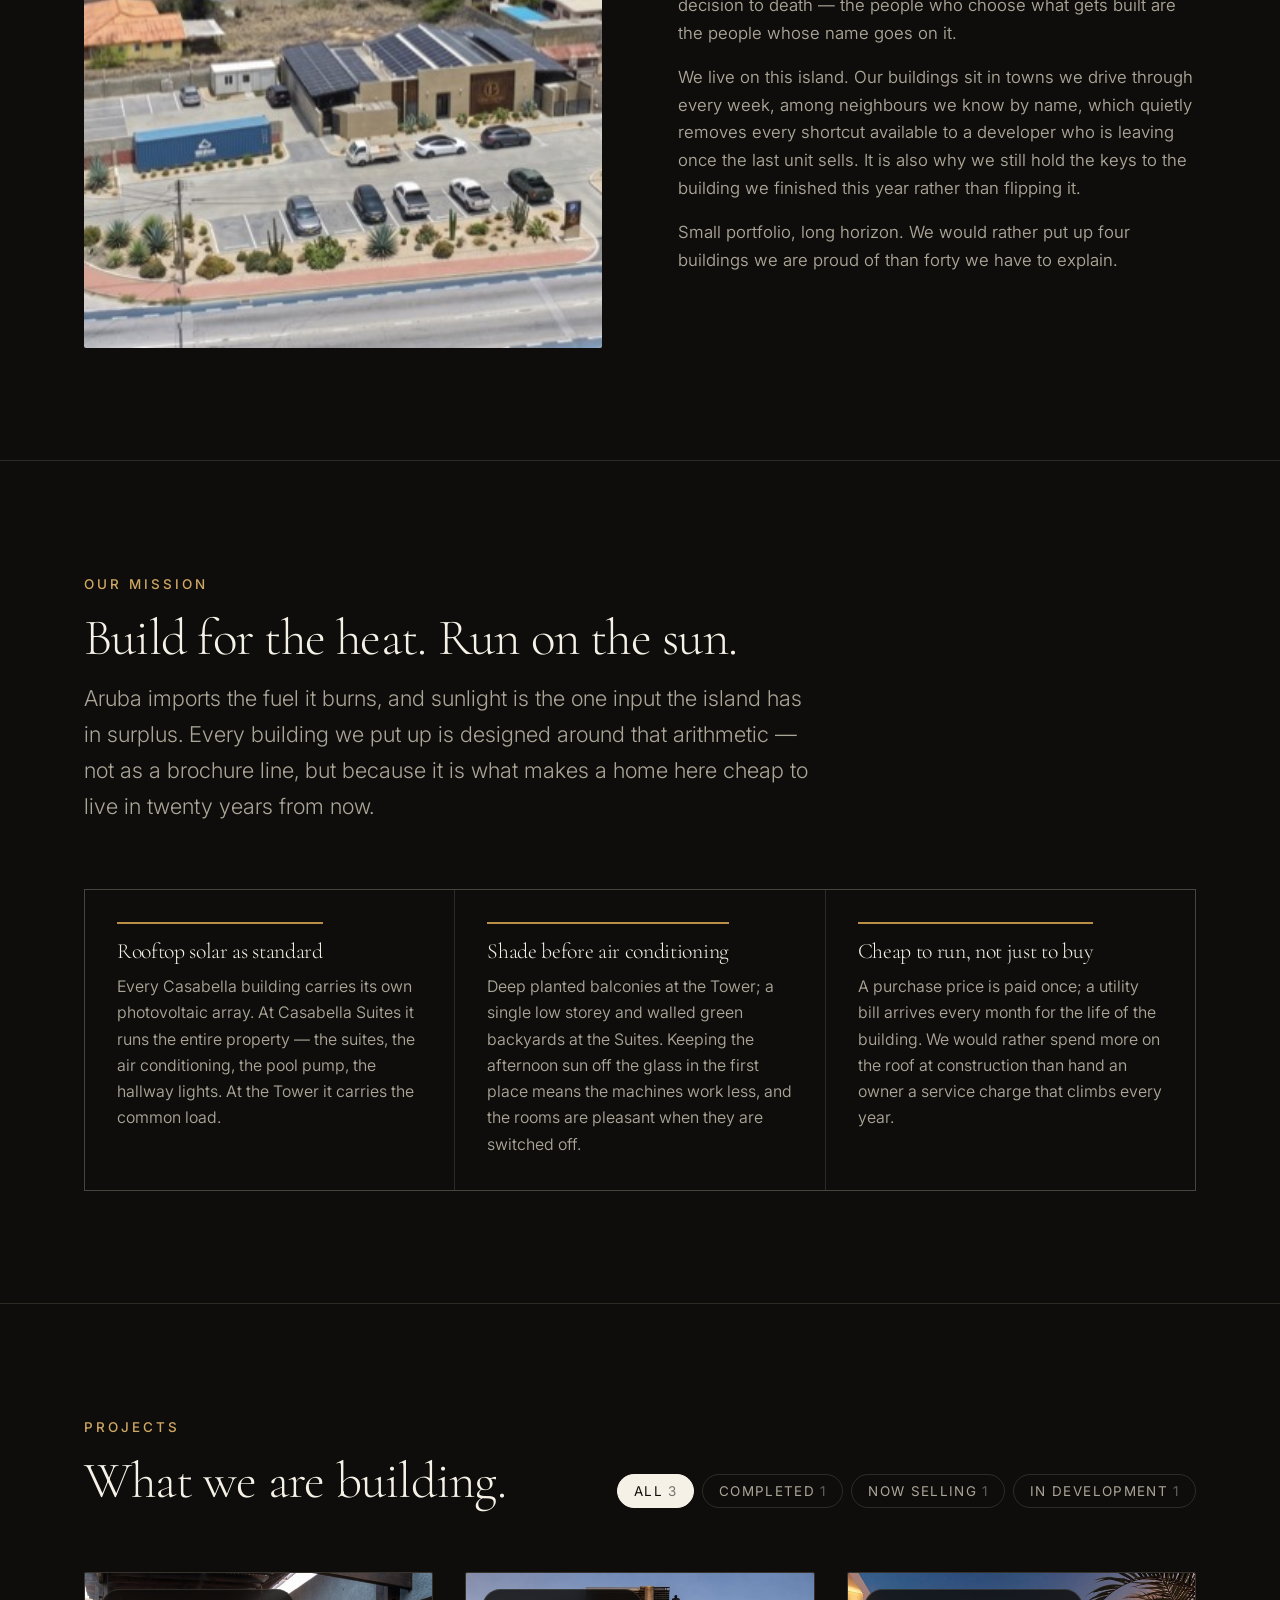
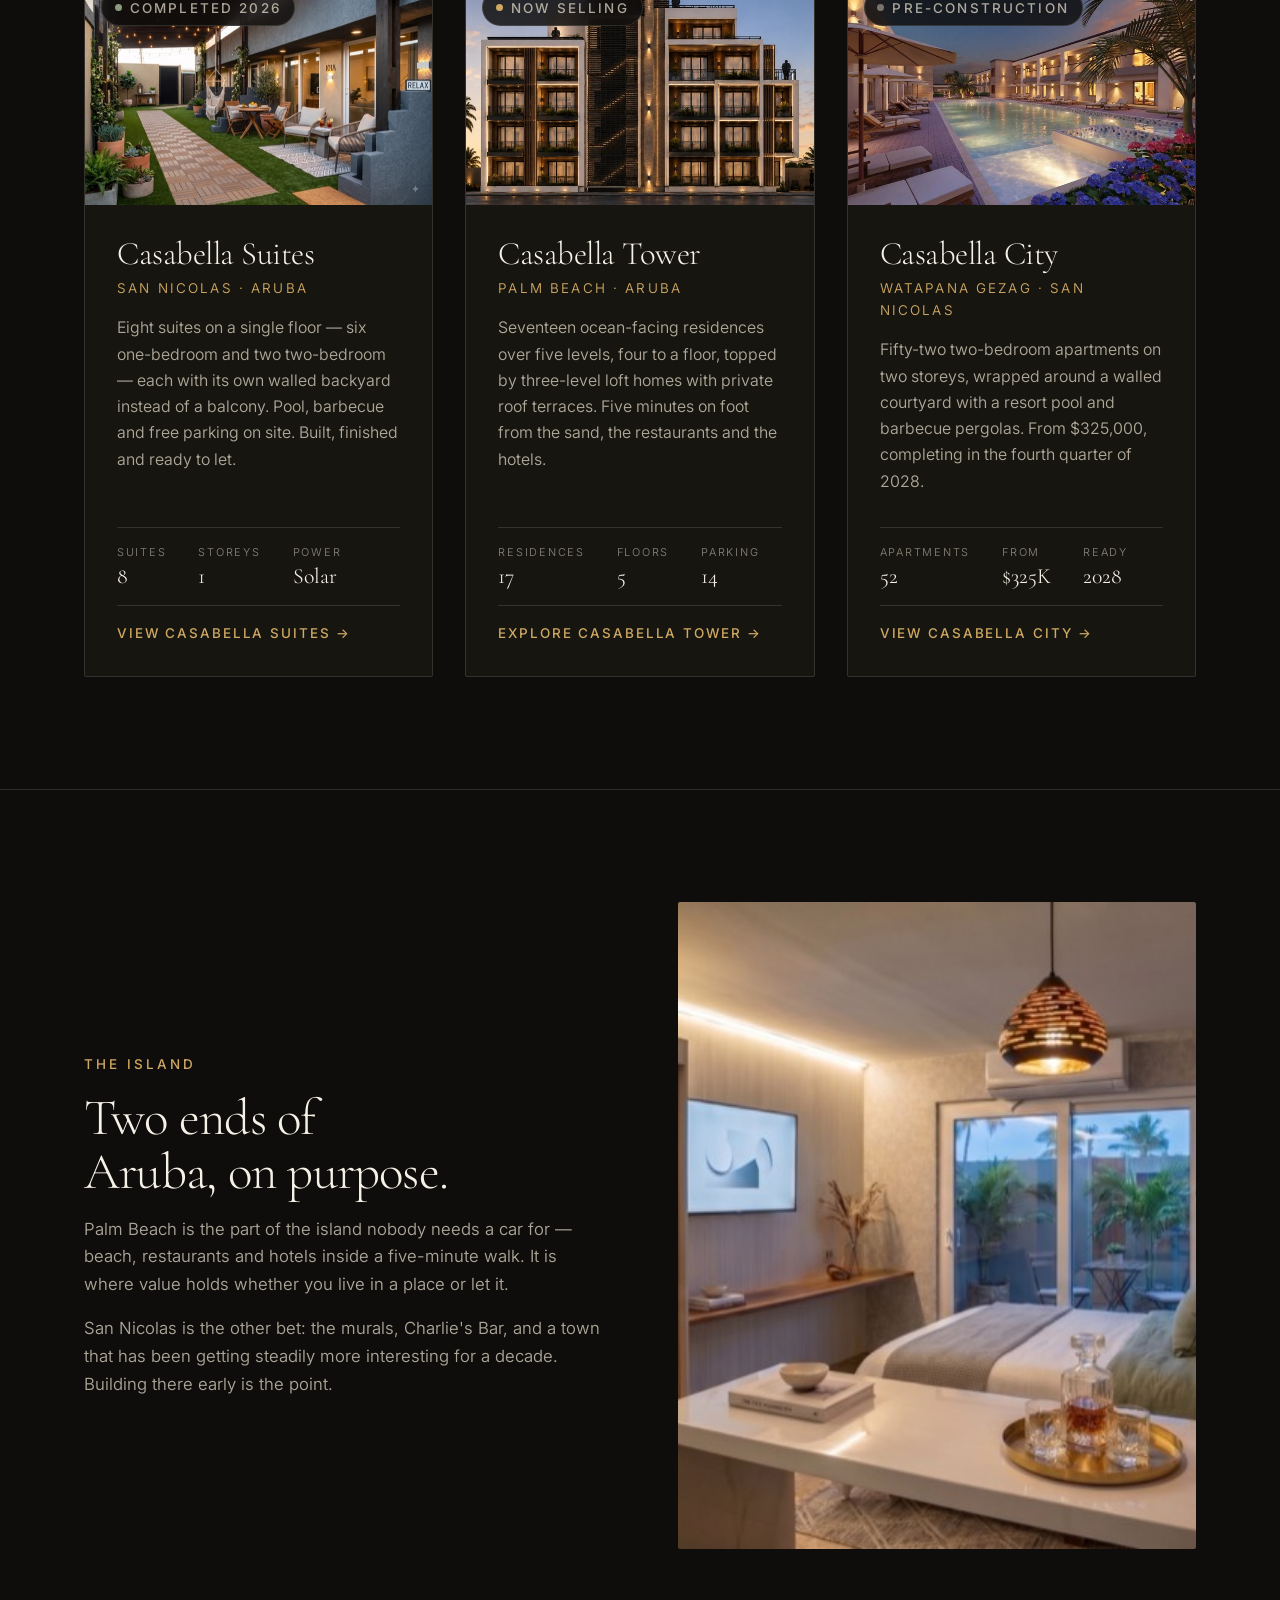
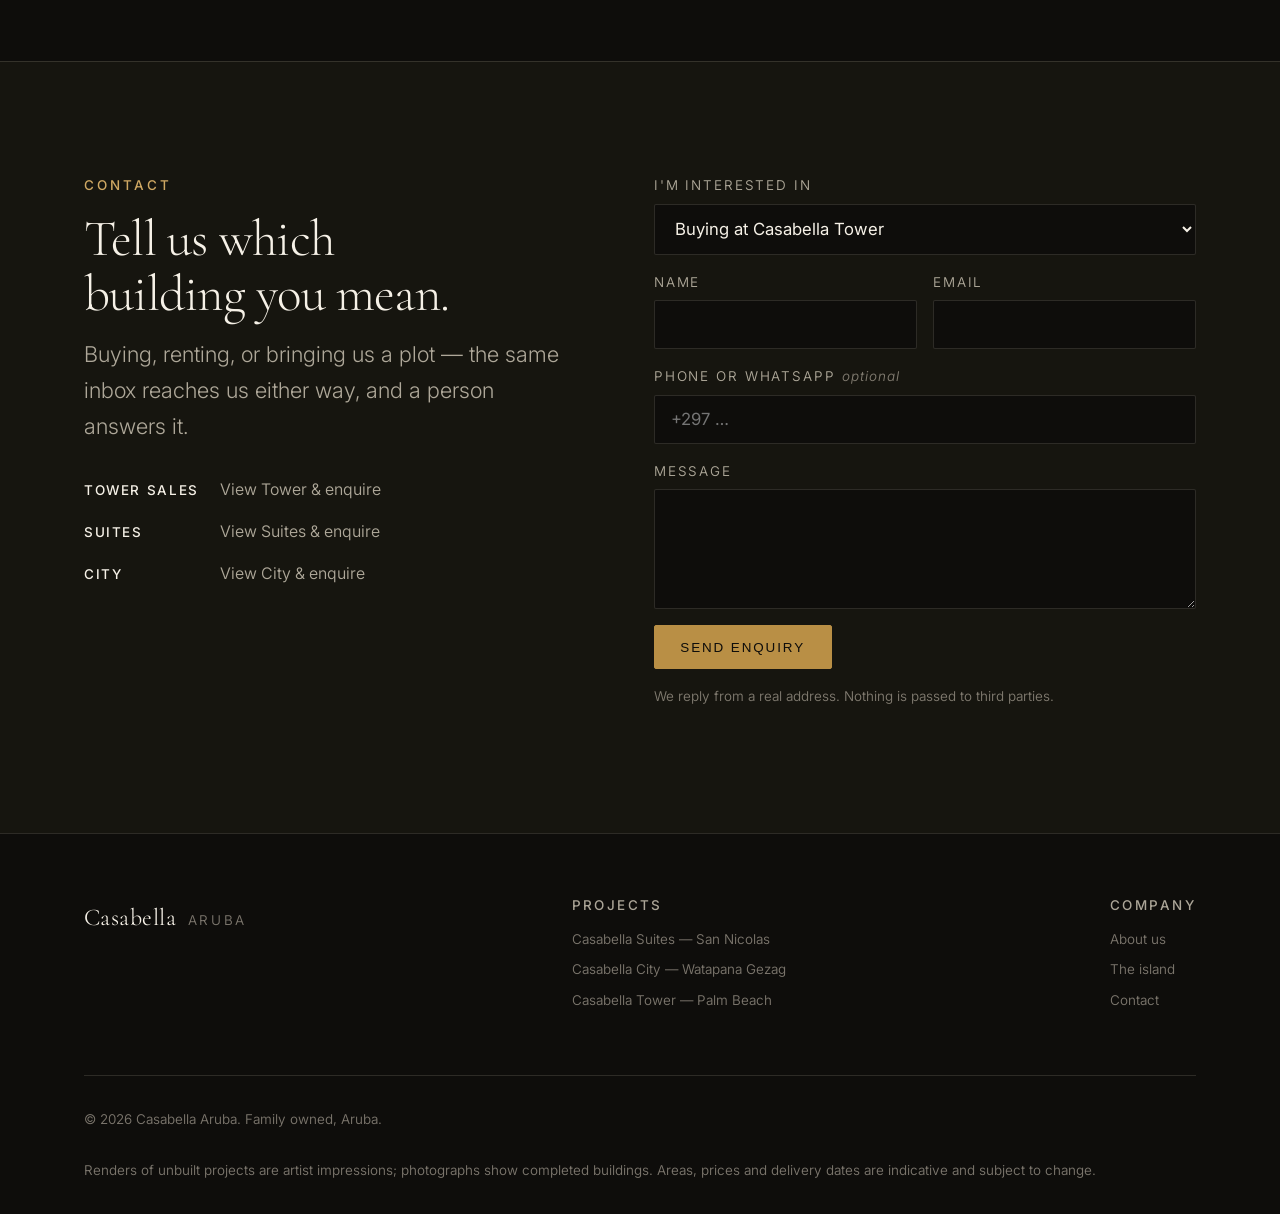
==== commit b1efa3c0: "Set City starting price to $325,000 and apartments to 72 m² Updates the price everywhere it appears " ====
--- a/index.html
+++ b/index.html
@@ -429,12 +429,12 @@
                 <p class="project__blurb">
                   Fifty-two two-bedroom apartments on two storeys, wrapped
                   around a walled courtyard with a resort pool and barbecue
-                  pergolas. From $309,000, completing in the fourth quarter of
+                  pergolas. From $325,000, completing in the fourth quarter of
                   2028.
                 </p>
                 <dl class="project__facts">
                   <div><dt>Apartments</dt><dd>52</dd></div>
-                  <div><dt>From</dt><dd>$309K</dd></div>
+                  <div><dt>From</dt><dd>$325K</dd></div>
                   <div><dt>Ready</dt><dd>2028</dd></div>
                 </dl>
                 <a class="project__link" href="/city/">
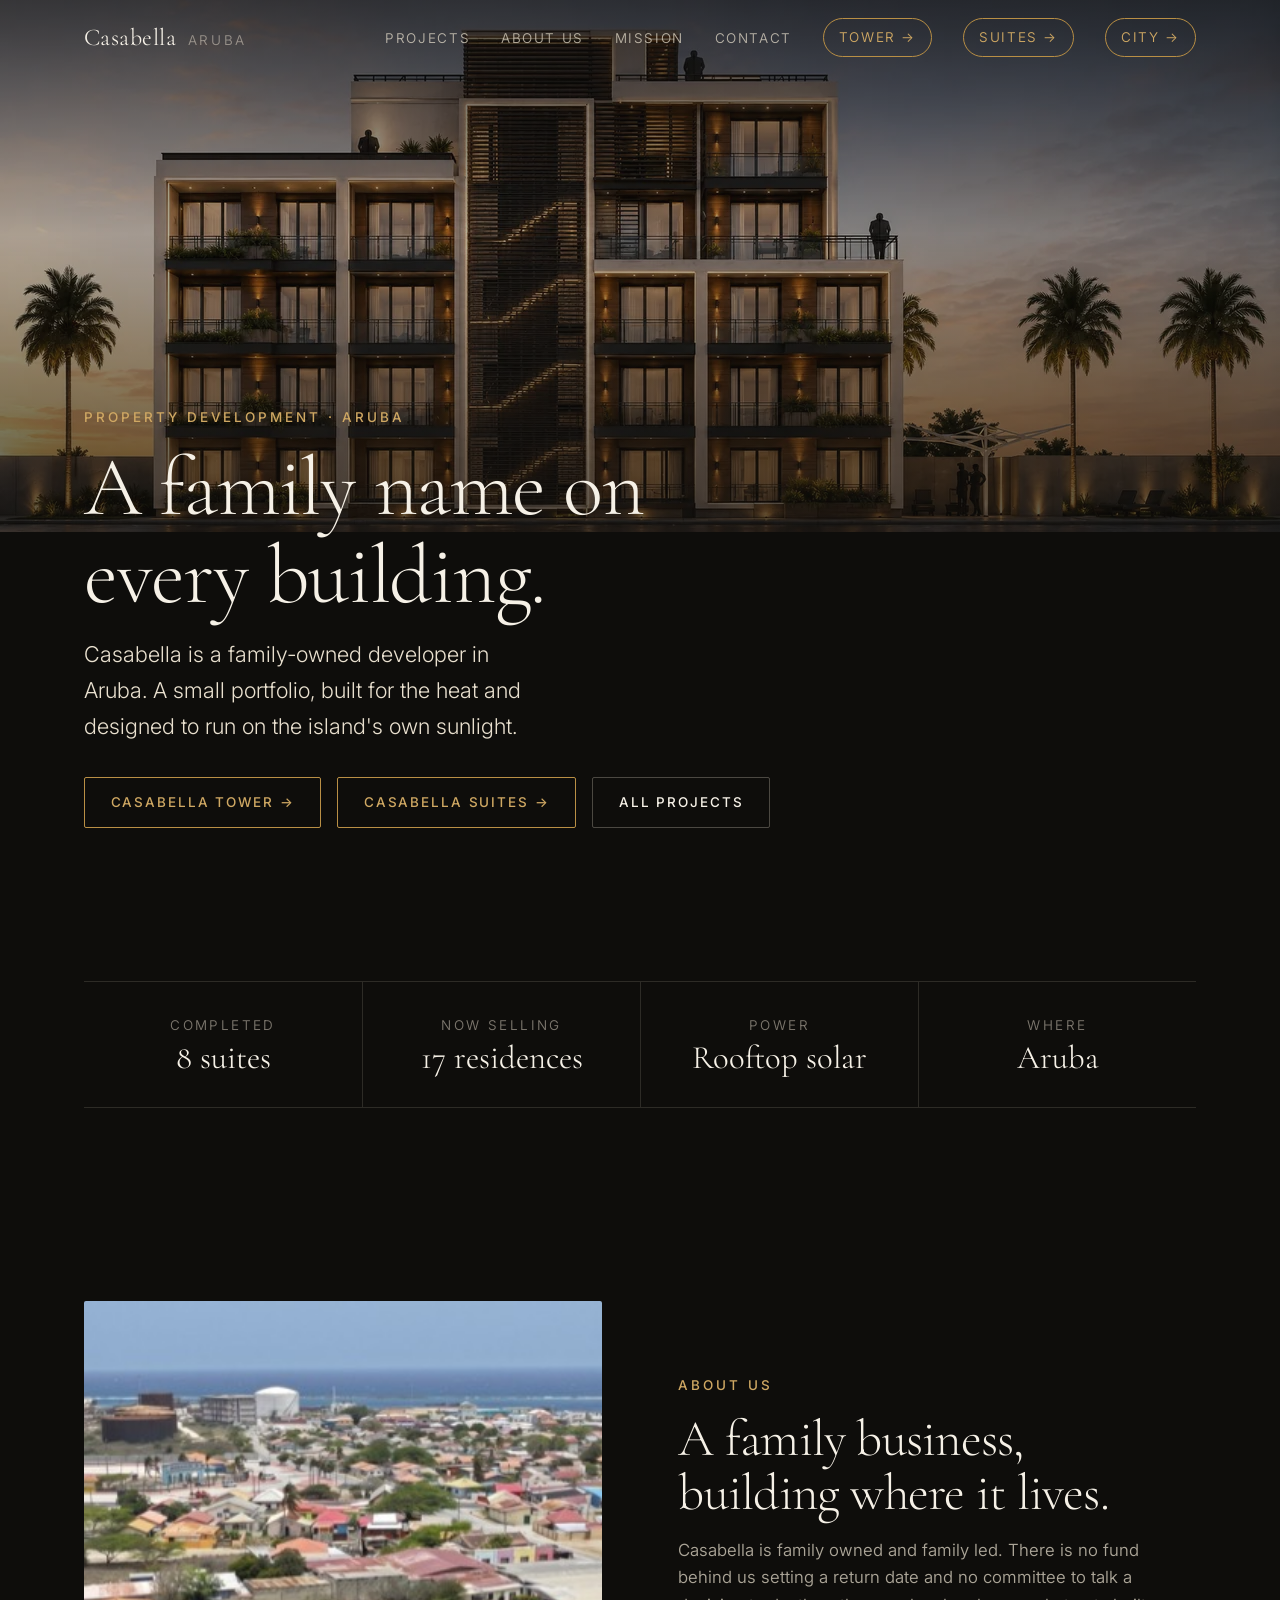
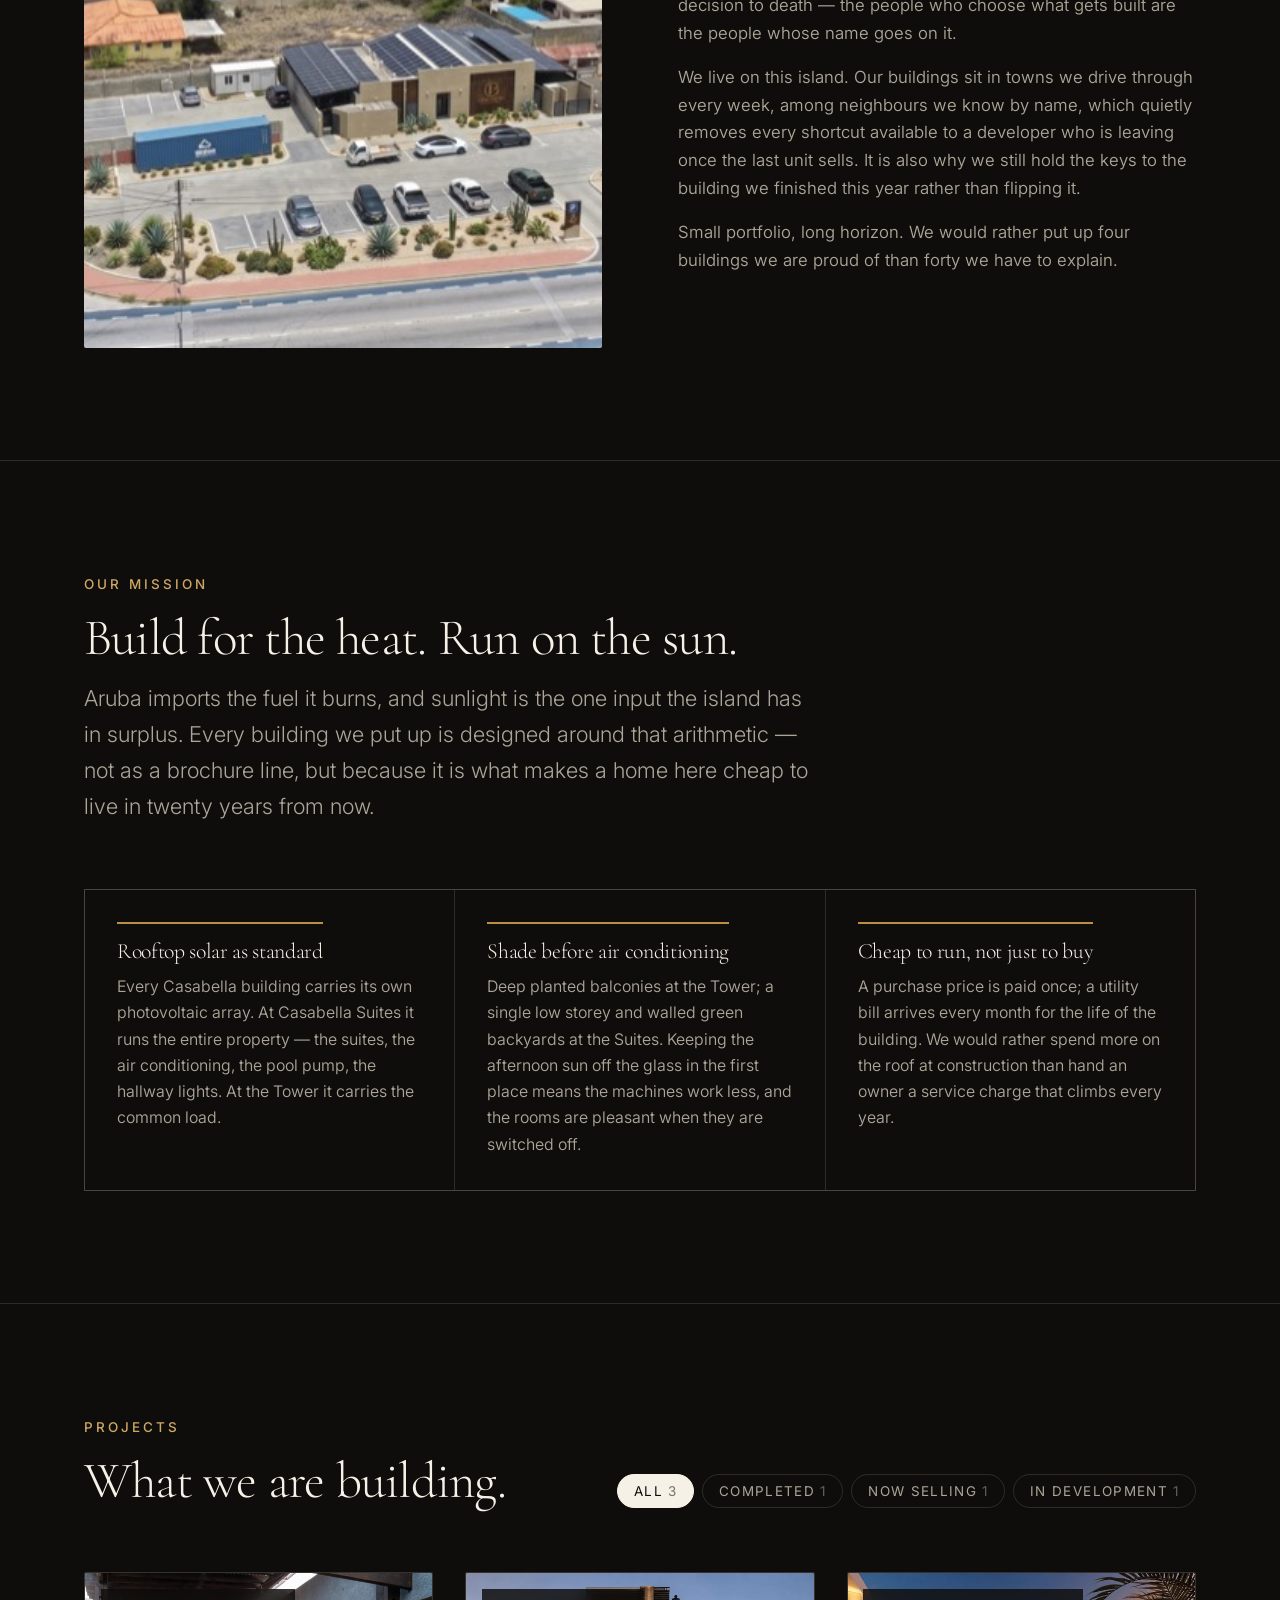
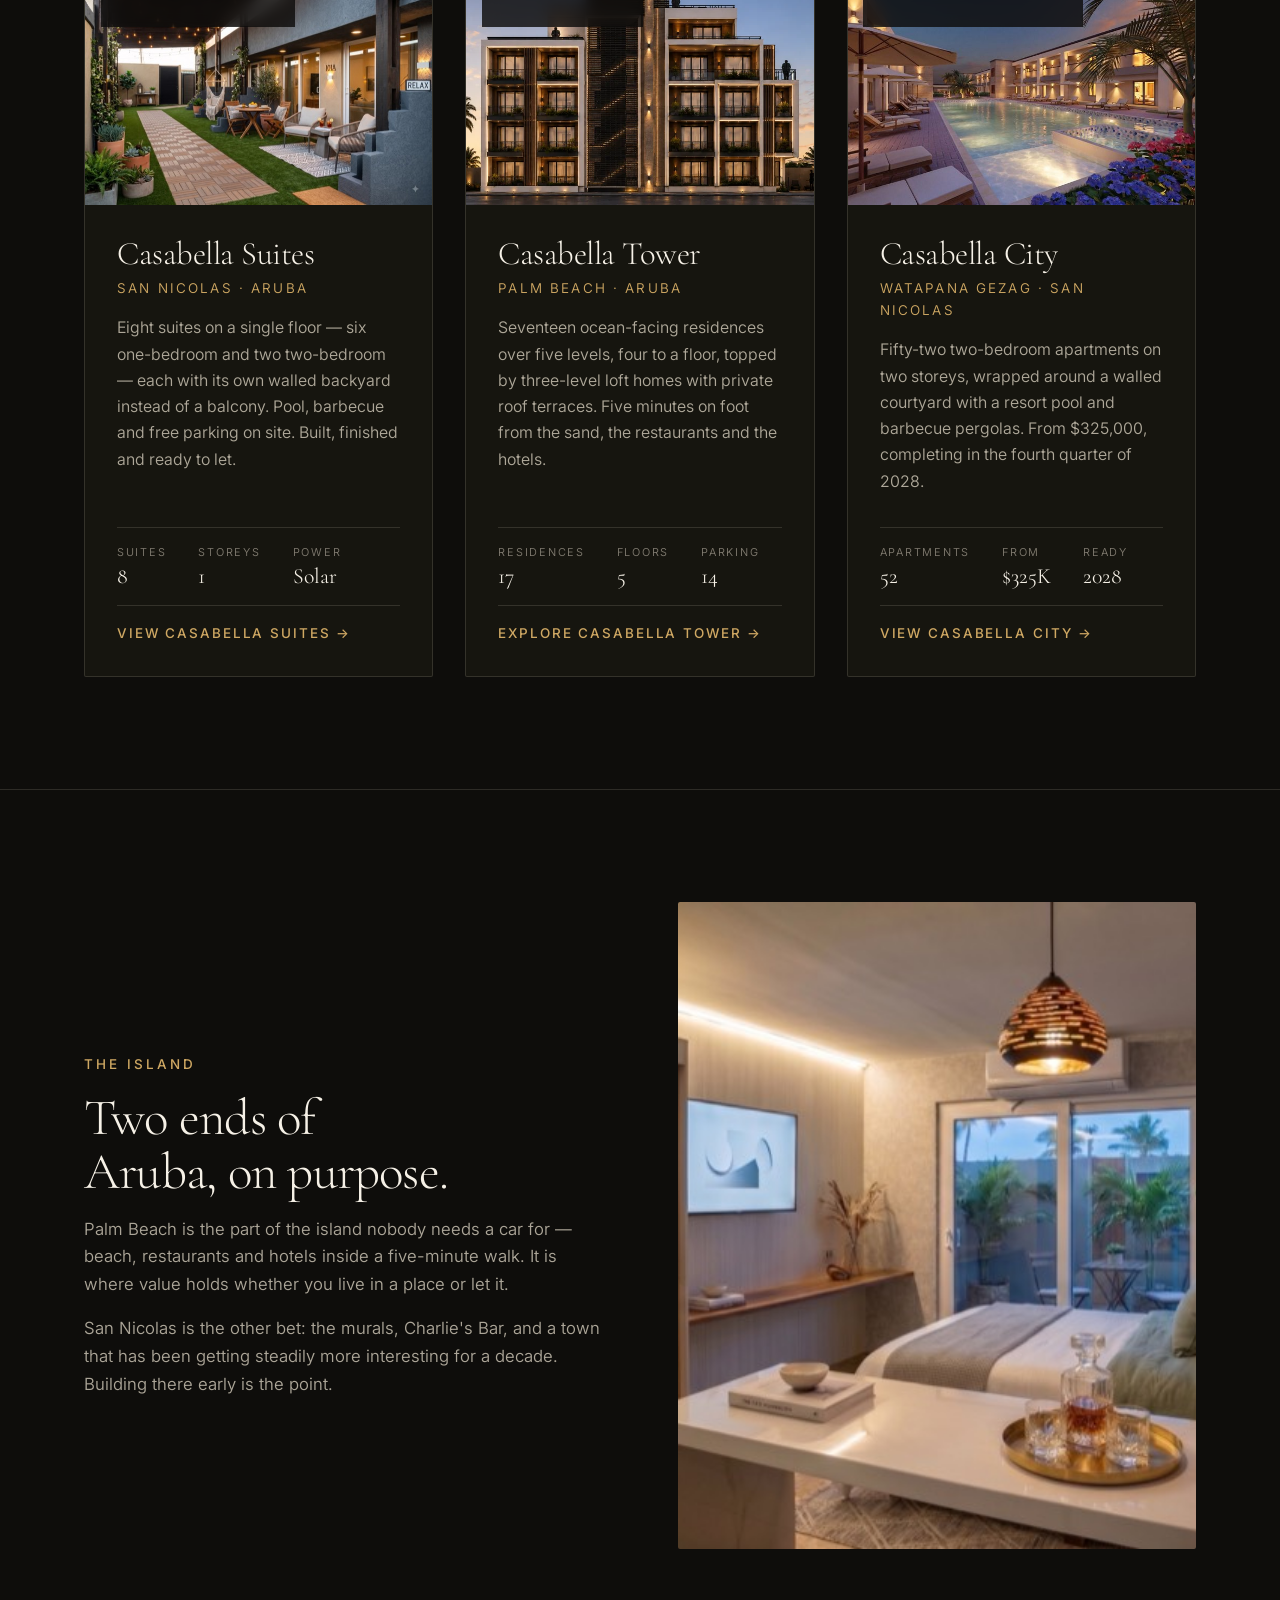
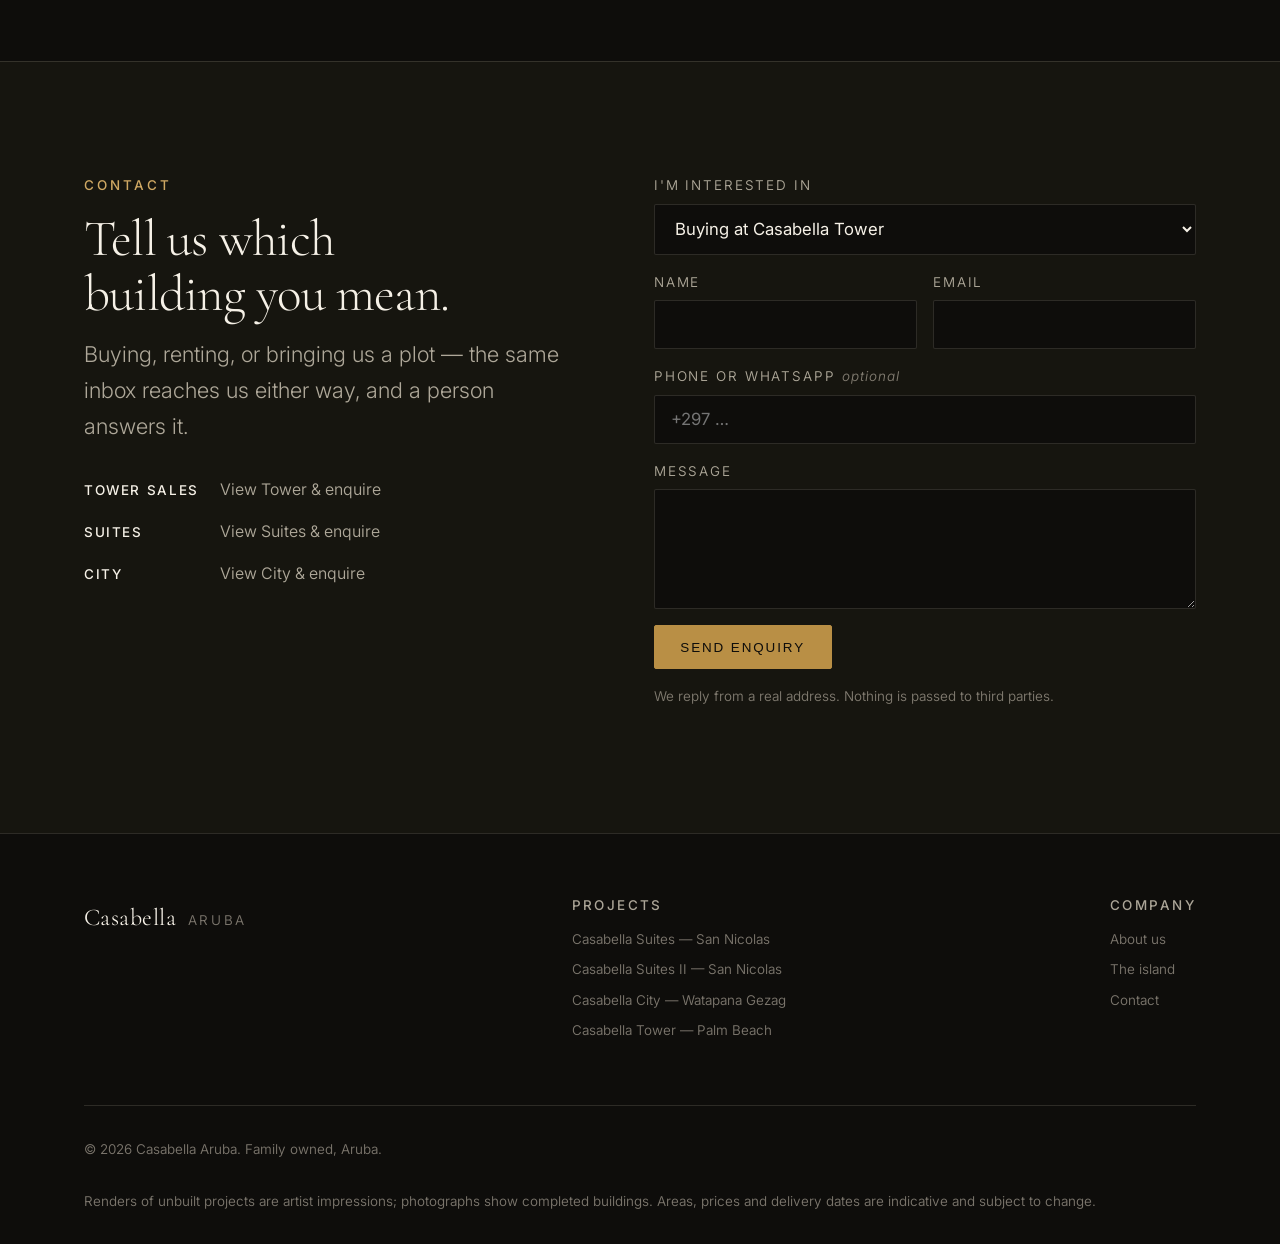
==== commit 2a19acc2: "Add Casabella Suites II page at /suites-ii/ Minimal page next to Casabella Suites: hero, three-photo" ====
--- a/index.html
+++ b/index.html
@@ -578,6 +578,7 @@
             <h3>Projects</h3>
             <ul>
               <li><a href="/suites/">Casabella Suites — San Nicolas</a></li>
+              <li><a href="/suites-ii/">Casabella Suites II — San Nicolas</a></li>
               <li><a href="/city/">Casabella City — Watapana Gezag</a></li>
               <li>
                 <a href="/tower/">
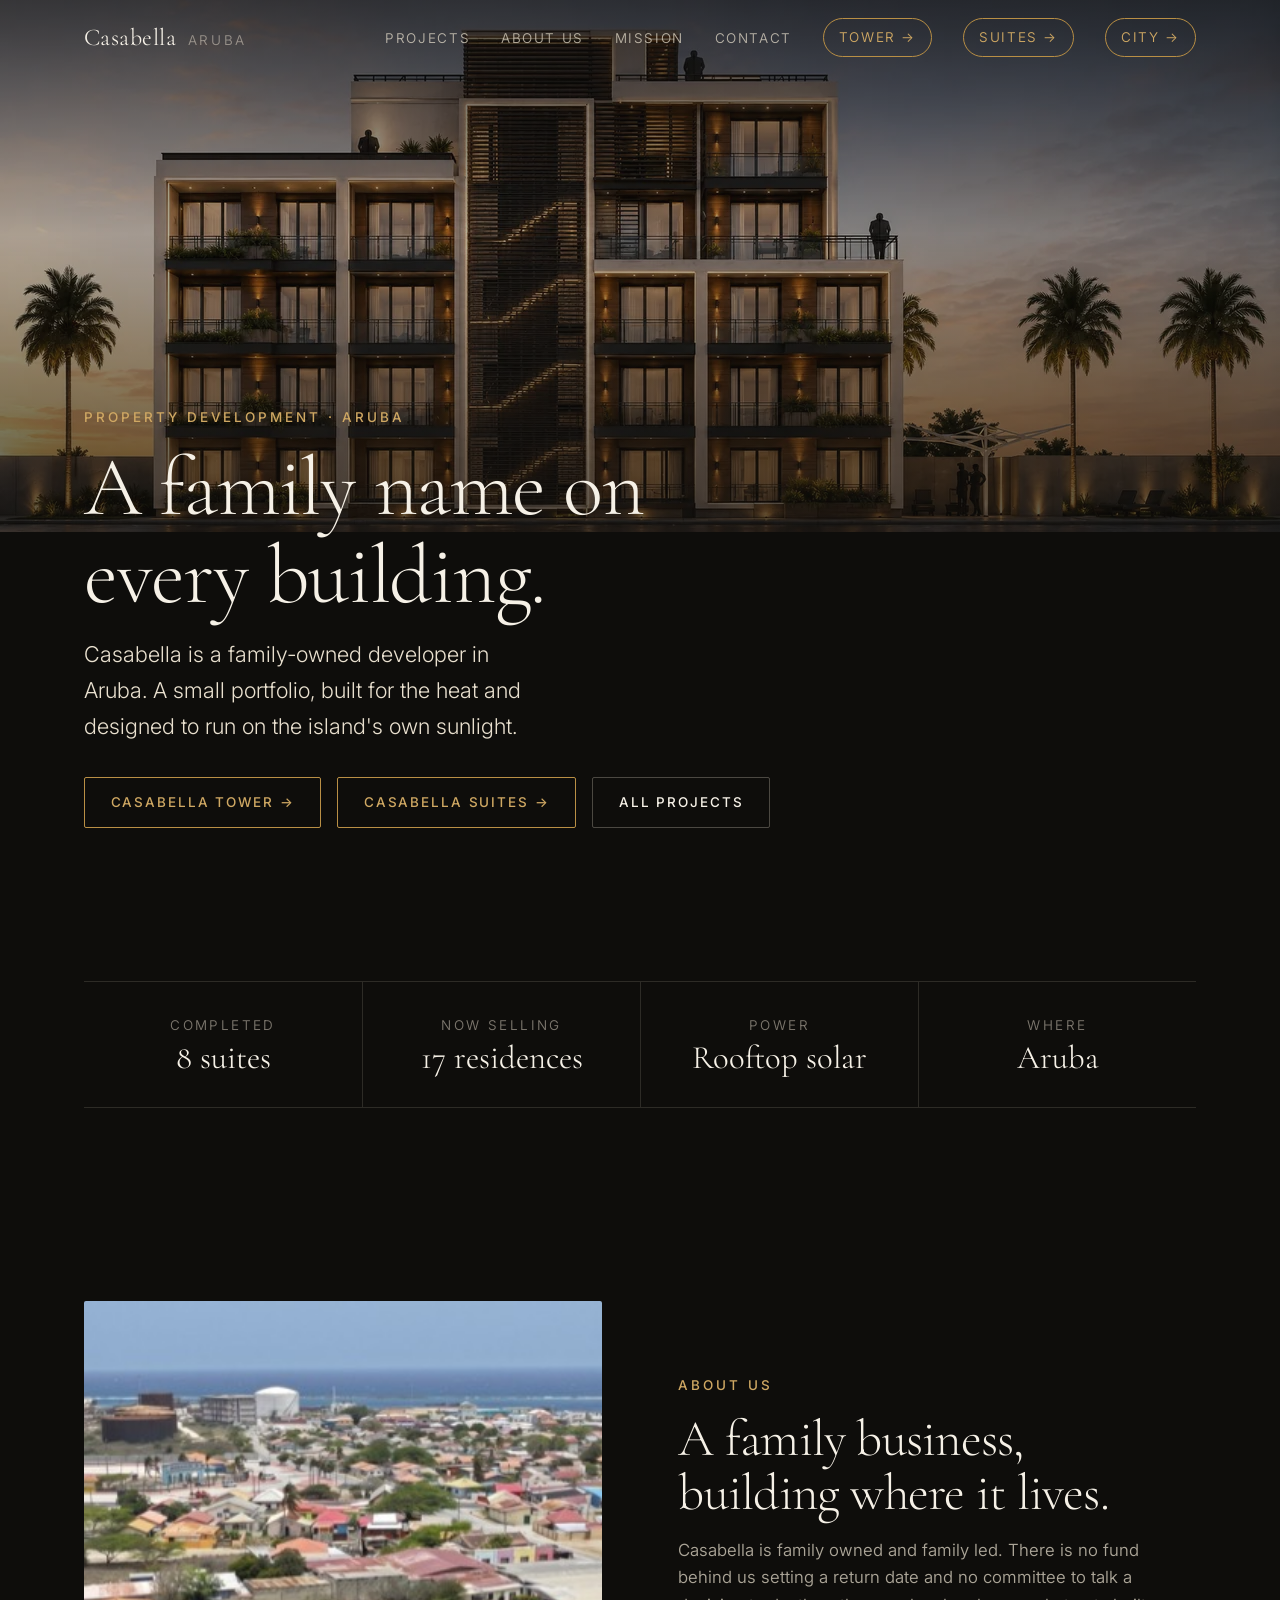
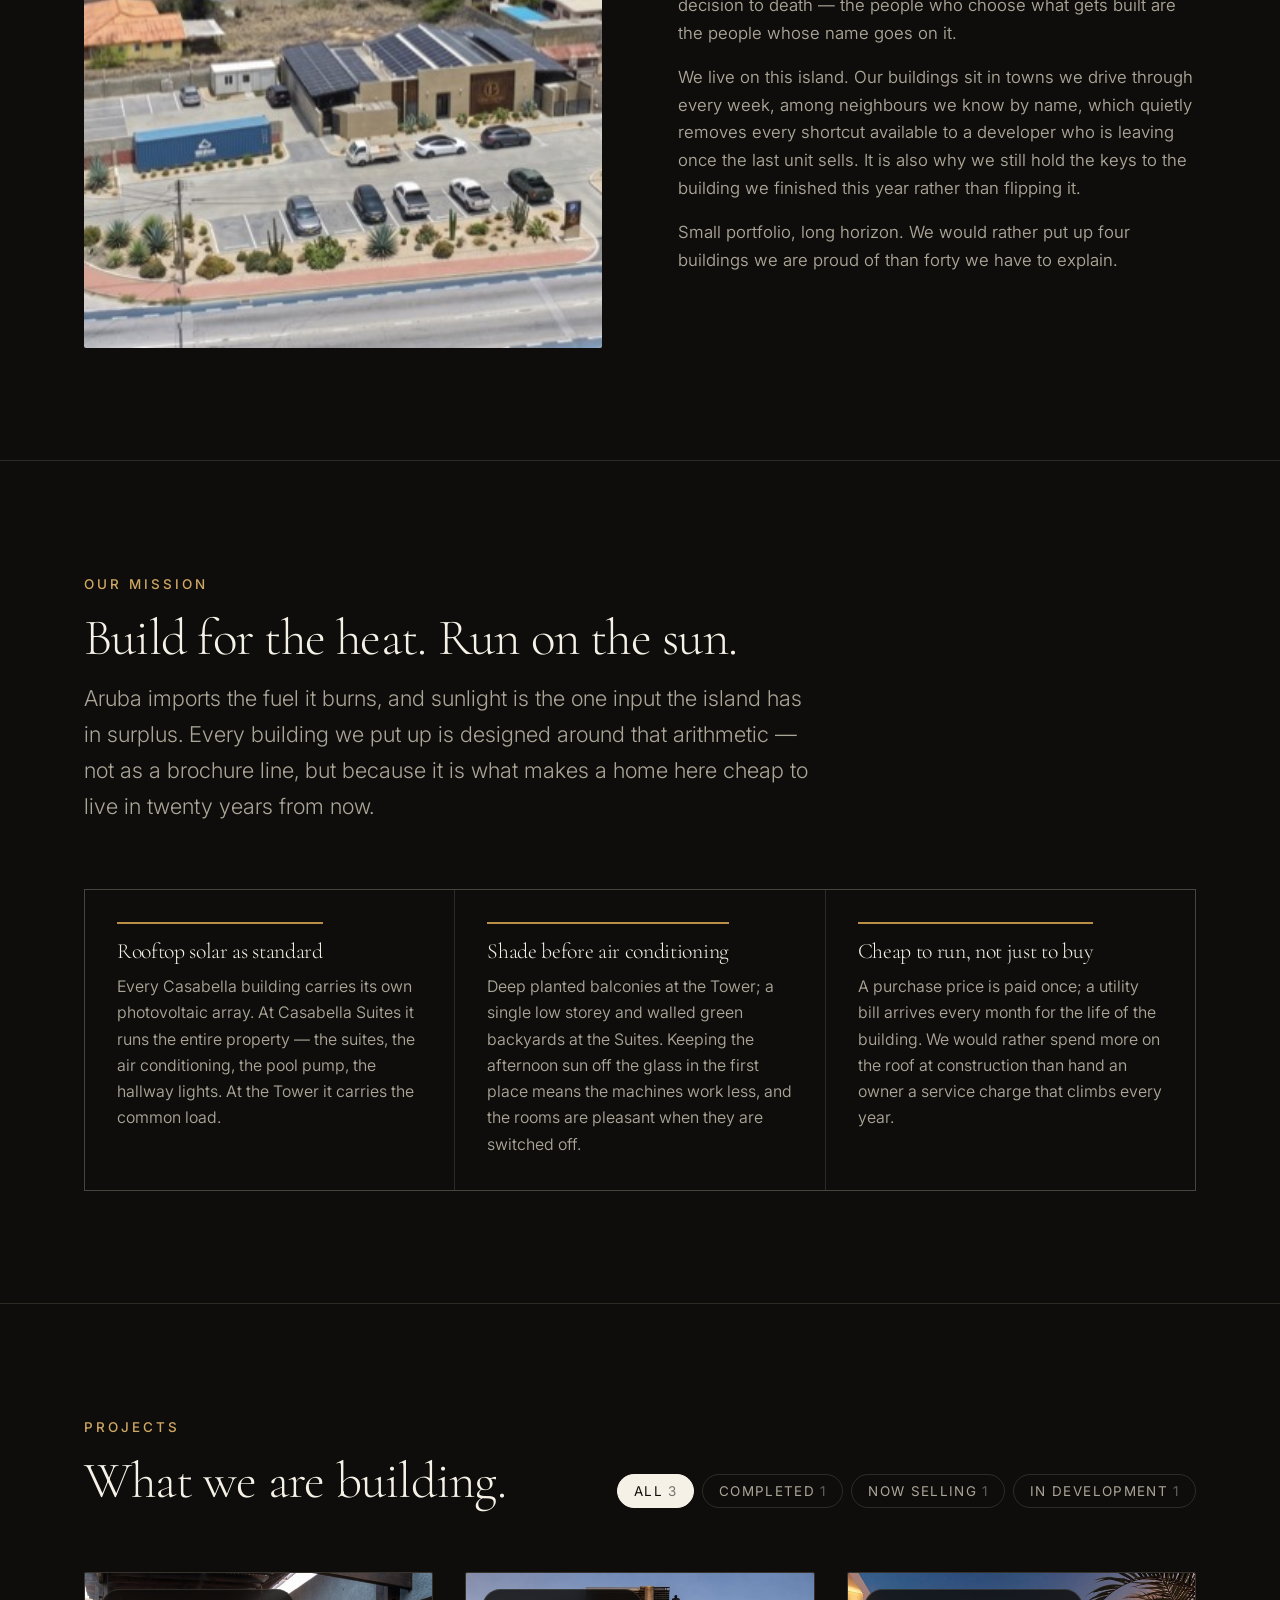
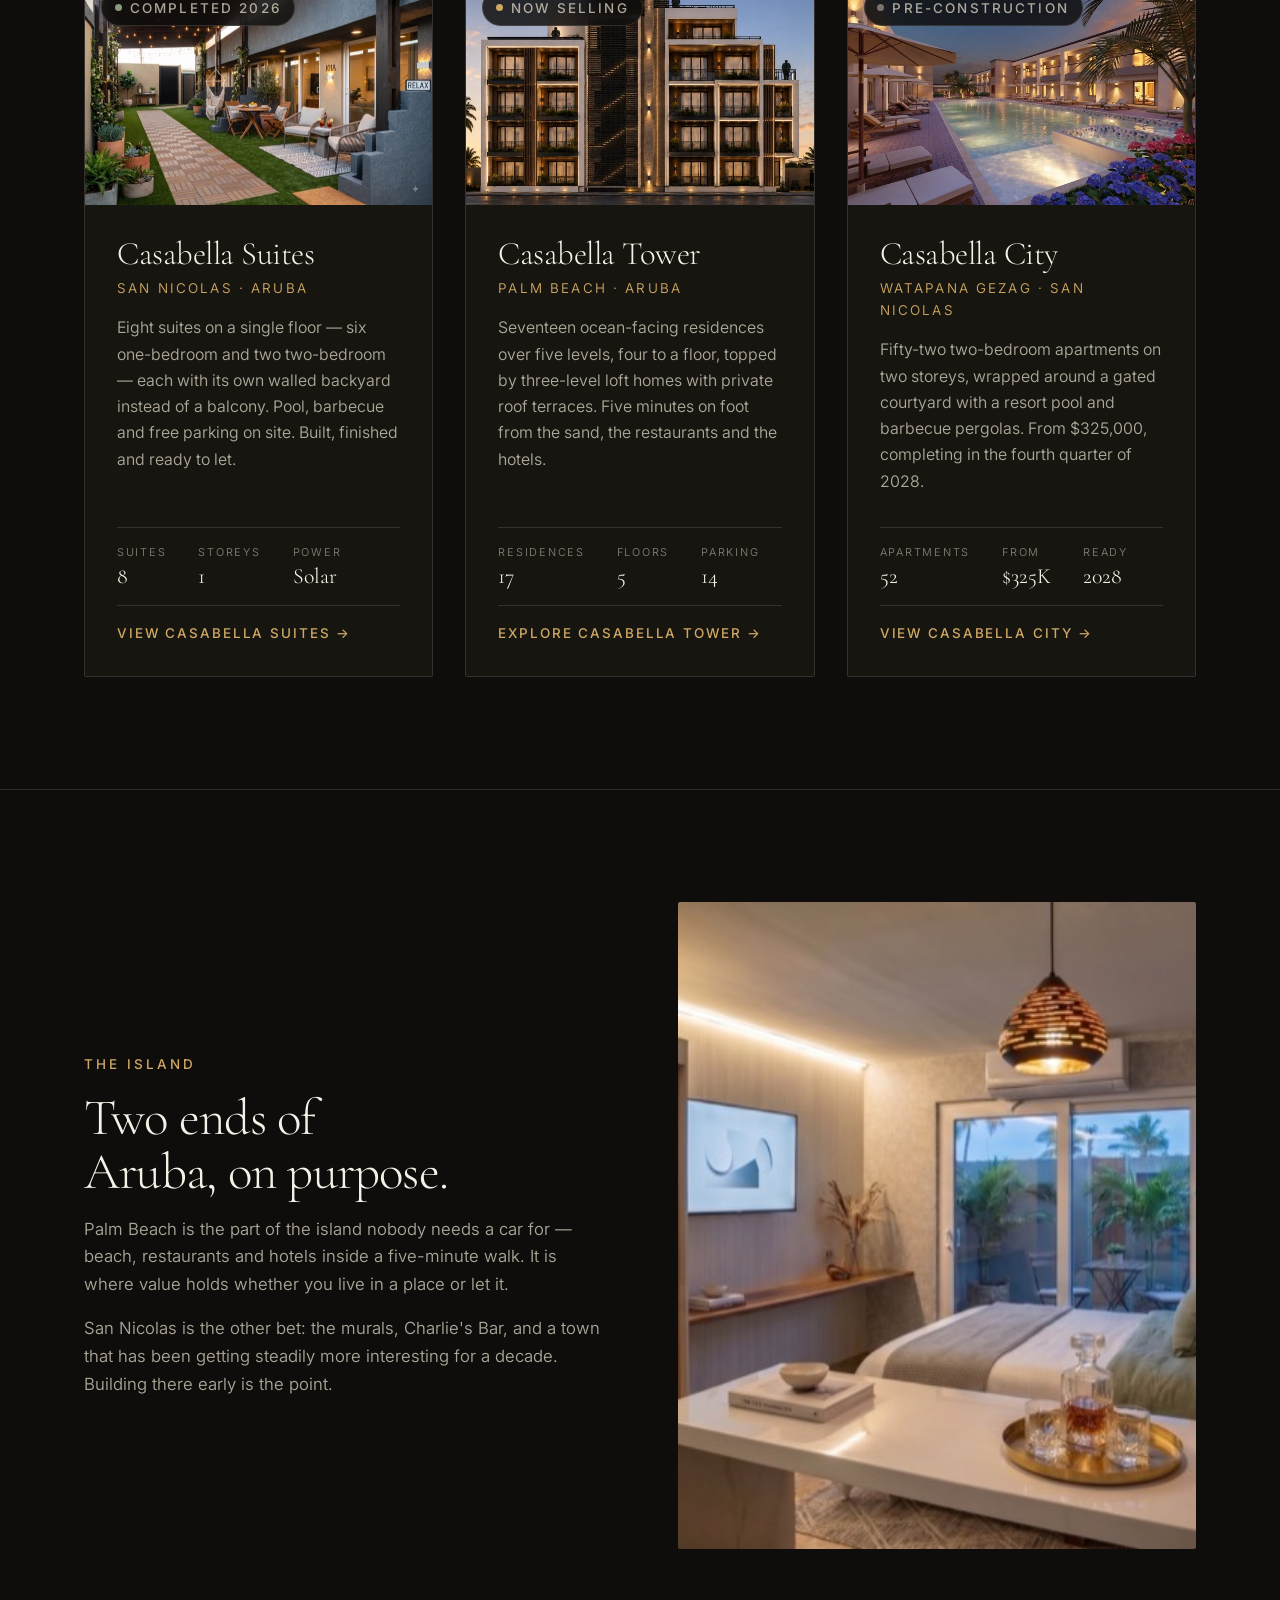
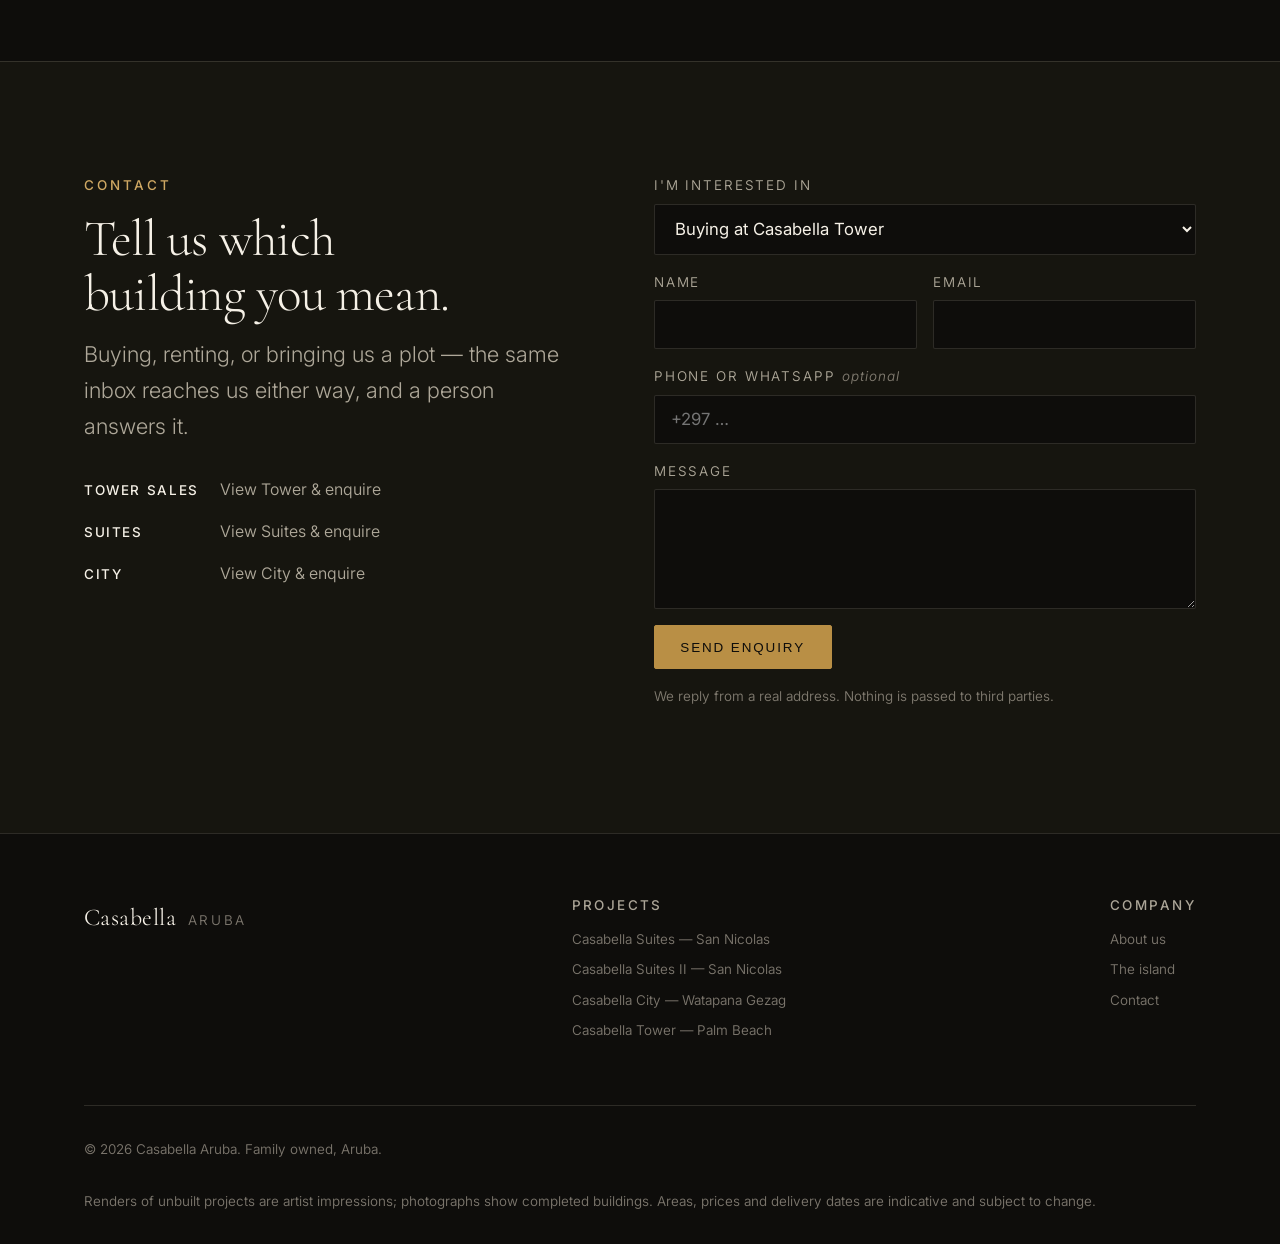
==== commit 48edba0a: "City page: gated courtyard, no title-transfer milestone Brings /city/ and the homepage City card in " ====
--- a/index.html
+++ b/index.html
@@ -428,7 +428,7 @@
                 </div>
                 <p class="project__blurb">
                   Fifty-two two-bedroom apartments on two storeys, wrapped
-                  around a walled courtyard with a resort pool and barbecue
+                  around a gated courtyard with a resort pool and barbecue
                   pergolas. From $325,000, completing in the fourth quarter of
                   2028.
                 </p>
